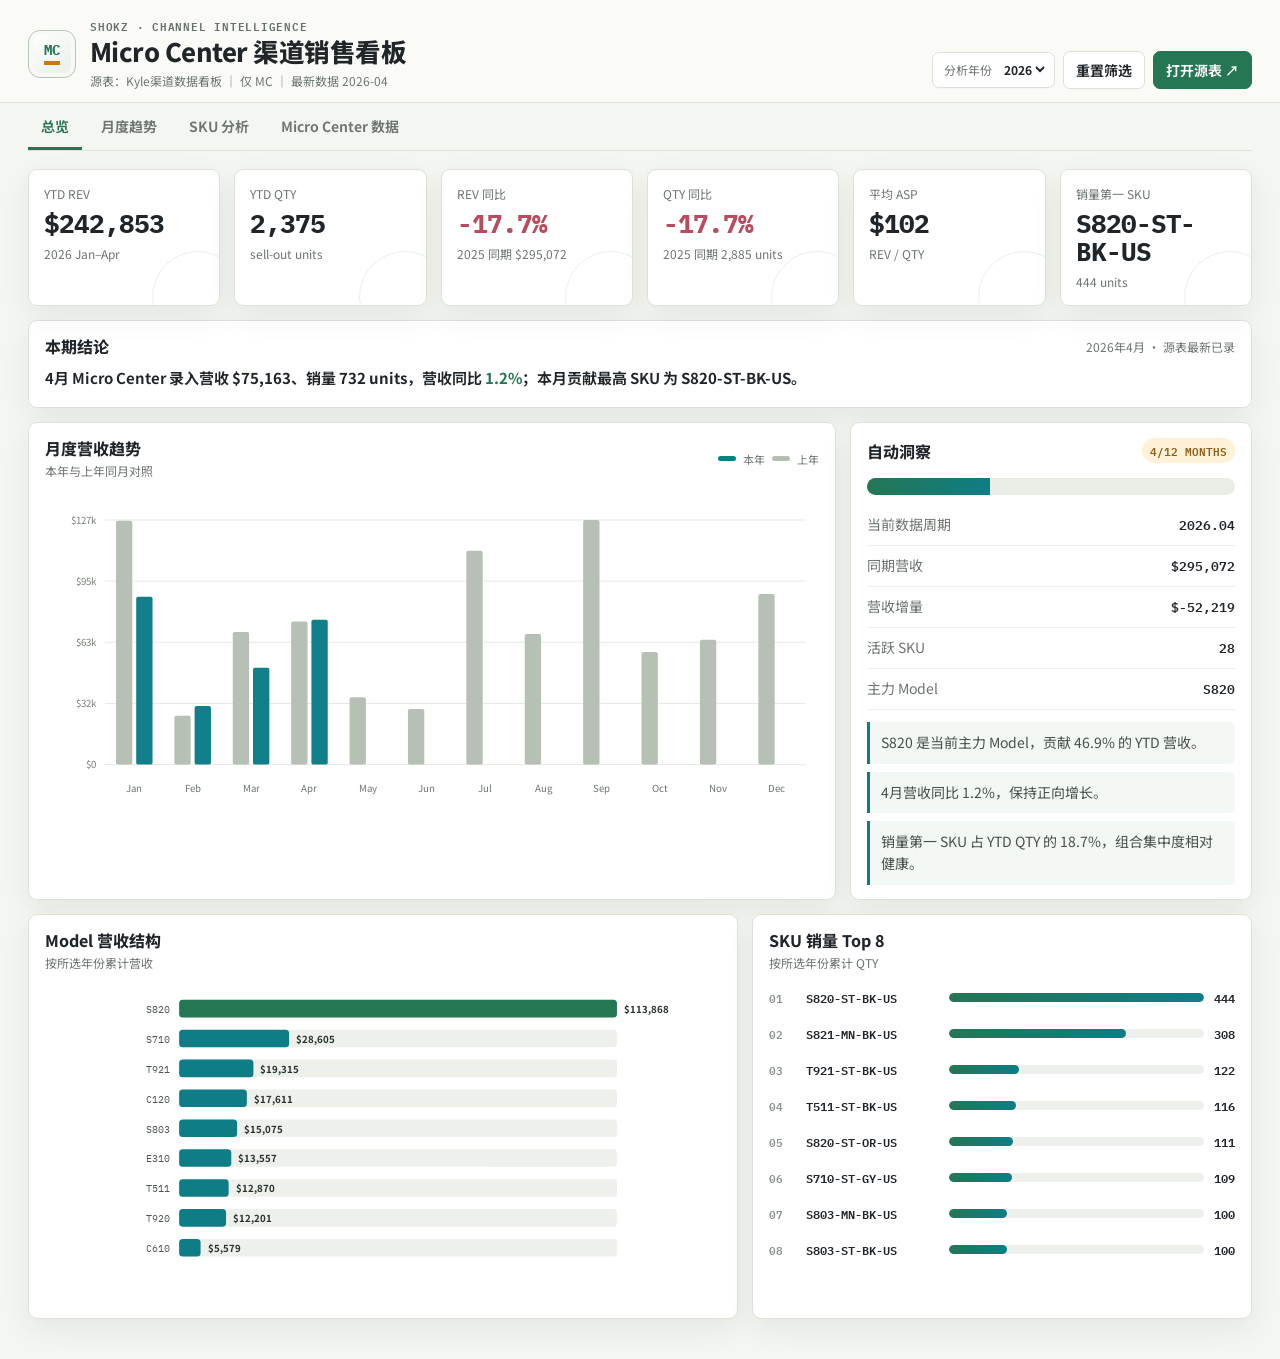
==== microcenter/index.html @ 4c3b42b7 "Add Micro Center channel dashboard" ====
<!doctype html>
<html lang="zh-CN">
  <head>
    <meta charset="utf-8" />
    <meta name="viewport" content="width=device-width, initial-scale=1" />
    <title>Micro Center 渠道销售看板</title>
    <meta name="description" content="Micro Center 渠道月度销售、SKU 与产品结构看板。" />
    <link rel="preconnect" href="https://fonts.googleapis.com" />
    <link rel="preconnect" href="https://fonts.gstatic.com" crossorigin />
    <link href="https://fonts.googleapis.com/css2?family=IBM+Plex+Mono:wght@500;600&family=Noto+Sans+SC:wght@400;500;600;700;800&display=swap" rel="stylesheet" />
    <link rel="stylesheet" href="./styles.css?v=20260821-1" />
  </head>
  <body>
    <header class="site-header">
      <div class="topbar">
        <div class="title-block">
          <div class="channel-mark" aria-hidden="true"><span>MC</span></div>
          <div>
            <p class="eyebrow">SHOKZ · CHANNEL INTELLIGENCE</p>
            <h1>Micro Center 渠道销售看板</h1>
            <p class="subtitle" id="sourceSummary">正在读取 Micro Center 数据…</p>
          </div>
        </div>
        <div class="controls">
          <label class="select-control">分析年份
            <select id="yearSelect" aria-label="分析年份"></select>
          </label>
          <button id="resetFilters" type="button">重置筛选</button>
          <a class="source-link" href="https://docs.google.com/spreadsheets/d/1EOU7HhL5MXJRx6fFAtRk_kKxCL78oFHpvCEOnhtqsZI/edit?gid=559434467#gid=559434467" target="_blank" rel="noopener noreferrer">打开源表 ↗</a>
        </div>
      </div>
    </header>

    <main>
      <nav class="tabs" aria-label="看板页面">
        <button class="tab active" data-view="overview" type="button">总览</button>
        <button class="tab" data-view="monthly" type="button">月度趋势</button>
        <button class="tab" data-view="sku" type="button">SKU 分析</button>
        <button class="tab" data-view="data" type="button">Micro Center 数据</button>
      </nav>

      <section class="view active" id="view-overview">
        <div class="kpi-grid" id="kpiGrid"></div>

        <article class="panel conclusion-panel">
          <div class="panel-head"><h2>本期结论</h2><span class="small-note" id="conclusionPeriod"></span></div>
          <p id="conclusionText"></p>
        </article>

        <div class="dashboard-grid">
          <article class="panel chart-panel">
            <div class="panel-head">
              <div><h2>月度营收趋势</h2><p>本年与上年同月对照</p></div>
              <span class="legend"><i class="current"></i>本年 <i class="prior"></i>上年</span>
            </div>
            <div class="chart" id="overviewMonthlyChart"></div>
          </article>
          <article class="panel insight-panel">
            <div class="panel-head"><h2>自动洞察</h2><span class="status-pill" id="coverageBadge"></span></div>
            <div class="progress-track"><span id="yearProgress"></span></div>
            <dl id="insightMetrics"></dl>
            <div class="insight-notes" id="insightNotes"></div>
          </article>
        </div>

        <div class="dashboard-grid lower-grid">
          <article class="panel chart-panel">
            <div class="panel-head"><div><h2>Model 营收结构</h2><p>按所选年份累计营收</p></div></div>
            <div class="chart" id="modelMixChart"></div>
          </article>
          <article class="panel ranking-panel">
            <div class="panel-head"><div><h2>SKU 销量 Top 8</h2><p>按所选年份累计 QTY</p></div></div>
            <div id="topSkuList"></div>
          </article>
        </div>
      </section>

      <section class="view" id="view-monthly">
        <div class="section-intro">
          <div><p class="eyebrow">MONTHLY PERFORMANCE</p><h2>月度销售表现</h2></div>
          <p>统一使用 sell-out QTY 与 REV 口径，未录月份不补零预测。</p>
        </div>
        <div class="two-chart-grid">
          <article class="panel chart-panel"><div class="panel-head"><h2>月度 REV</h2><span class="small-note">USD</span></div><div class="chart" id="monthlyRevenueChart"></div></article>
          <article class="panel chart-panel"><div class="panel-head"><h2>月度 QTY</h2><span class="small-note">Units</span></div><div class="chart" id="monthlyQtyChart"></div></article>
        </div>
        <article class="panel table-panel">
          <div class="panel-head"><h2>月度明细</h2><span class="small-note">同比按同月对照</span></div>
          <div class="table-wrap"><table><thead><tr><th>月份</th><th>QTY</th><th>QTY 同比</th><th>REV</th><th>REV 同比</th><th>ASP</th><th>活跃 SKU</th><th>销量第一 SKU</th></tr></thead><tbody id="monthlyTableBody"></tbody></table></div>
        </article>
      </section>

      <section class="view" id="view-sku">
        <div class="section-intro sku-intro">
          <div><p class="eyebrow">SKU PORTFOLIO</p><h2>SKU 与产品结构</h2></div>
          <label class="search-control"><span>筛选</span><input id="skuSearch" type="search" placeholder="搜索 SKU 或 Model" /></label>
        </div>
        <div class="dashboard-grid">
          <article class="panel chart-panel"><div class="panel-head"><div><h2>SKU 销量 Pareto</h2><p>柱：QTY · 线：累计占比</p></div></div><div class="chart tall" id="paretoChart"></div></article>
          <article class="panel chart-panel"><div class="panel-head"><div><h2>Model 表现</h2><p>REV 与 QTY 汇总</p></div></div><div class="chart tall" id="modelPerformanceChart"></div></article>
        </div>
        <article class="panel table-panel">
          <div class="panel-head"><h2>SKU 明细</h2><span class="small-note" id="skuCountLabel"></span></div>
          <div class="table-wrap"><table><thead><tr><th>SKU</th><th>Model</th><th>QTY</th><th>REV</th><th>ASP</th><th>营收占比</th><th>上年 QTY</th><th>QTY 同比</th></tr></thead><tbody id="skuTableBody"></tbody></table></div>
        </article>
      </section>

      <section class="view" id="view-data">
        <div class="section-intro">
          <div><p class="eyebrow">SOURCE DATA</p><h2>Micro Center 数据</h2></div>
          <p><span class="status-pill good">MC ONLY</span> 页面数据已按渠道字段严格筛选为 MC。</p>
        </div>
        <article class="panel data-audit">
          <div class="audit-card"><span>渠道筛选</span><strong>MC</strong><small>未混入其他渠道</small></div>
          <div class="audit-card"><span>数据行数</span><strong id="rowCount"></strong><small>SKU × 月份记录</small></div>
          <div class="audit-card"><span>覆盖周期</span><strong id="periodRange"></strong><small>源表已录周期</small></div>
          <div class="audit-card"><span>指标口径</span><strong>QTY / REV</strong><small>sell-out 销量与销售额</small></div>
        </article>
        <article class="panel table-panel">
          <div class="panel-head"><h2>原始明细</h2><span class="small-note">仅展示所选年份的 Micro Center 记录</span></div>
          <div class="table-wrap data-table-wrap"><table><thead><tr><th>Year</th><th>Month</th><th>Channel</th><th>SKU</th><th>Model</th><th>QTY</th><th>REV</th></tr></thead><tbody id="rawTableBody"></tbody></table></div>
        </article>
      </section>
    </main>

    <script src="./data.js?v=20260821-1"></script>
    <script src="./app.js?v=20260821-1"></script>
  </body>
</html>
---- microcenter/styles.css ----
:root {
  --bg: #f4f6f1;
  --panel: #fff;
  --ink: #20252a;
  --muted: #6d756f;
  --line: #dce2da;
  --green: #257653;
  --teal: #0e7d86;
  --amber: #c77a19;
  --rose: #b94b5d;
  --blue: #426ca6;
  --soft-green: #e6f1ea;
  --soft-amber: #fff1d7;
  --shadow: 0 10px 30px rgba(37, 47, 40, .075);
  font-family: "Noto Sans SC", "Microsoft YaHei", sans-serif;
}

* { box-sizing: border-box; }
html { scroll-behavior: smooth; }
body { margin: 0; color: var(--ink); background: var(--bg); font-size: 14px; }
button, input, select { font: inherit; }

.site-header { position: sticky; top: 0; z-index: 20; padding: 19px 28px 13px; border-bottom: 1px solid var(--line); background: rgba(250, 251, 247, .94); backdrop-filter: blur(16px); }
.topbar { max-width: 1500px; margin: 0 auto; display: flex; justify-content: space-between; align-items: end; gap: 24px; }
.title-block { display: flex; align-items: center; gap: 14px; min-width: 0; }
.channel-mark { width: 48px; height: 48px; flex: 0 0 48px; display: grid; place-items: center; border: 1px solid #b8c4b9; border-radius: 12px; background: linear-gradient(145deg, #fff, #e8eee8); box-shadow: inset 0 0 0 4px #f7f9f5; }
.channel-mark span { font: 700 14px/1 "IBM Plex Mono", monospace; color: var(--green); border-bottom: 4px solid var(--amber); padding-bottom: 4px; }
.eyebrow { margin: 0 0 4px; color: #66706a; font: 600 11px/1.2 "IBM Plex Mono", monospace; letter-spacing: .07em; text-transform: uppercase; }
h1 { margin: 0 0 5px; font-size: clamp(21px, 2vw, 27px); line-height: 1.2; font-weight: 800; letter-spacing: -.02em; }
.subtitle { margin: 0; color: var(--muted); font-size: 12px; }
.controls { display: flex; align-items: center; justify-content: flex-end; gap: 8px; flex-wrap: wrap; }
.controls button, .source-link, .select-control { min-height: 36px; border: 1px solid var(--line); border-radius: 7px; background: var(--panel); color: var(--ink); box-shadow: 0 1px 0 rgba(0,0,0,.02); }
.controls button, .source-link { padding: 8px 12px; font-weight: 650; cursor: pointer; text-decoration: none; }
.source-link { color: #fff; background: var(--green); border-color: var(--green); }
.select-control { display: inline-flex; align-items: center; gap: 8px; padding: 5px 6px 5px 11px; color: var(--muted); font-size: 12px; }
.select-control select { border: 0; outline: 0; color: var(--ink); background: transparent; font-weight: 700; }

main { max-width: 1500px; margin: 0 auto; padding: 0 28px 40px; }
.tabs { display: flex; gap: 6px; overflow-x: auto; border-bottom: 1px solid var(--line); margin-bottom: 18px; }
.tab { flex: 0 0 auto; border: 0; border-bottom: 3px solid transparent; padding: 13px 13px 11px; color: var(--muted); background: transparent; font-weight: 650; cursor: pointer; }
.tab.active { color: var(--green); border-bottom-color: var(--green); }
.view { display: none; }
.view.active { display: block; animation: reveal .32s ease both; }
@keyframes reveal { from { opacity: 0; transform: translateY(5px); } to { opacity: 1; transform: none; } }

.kpi-grid { display: grid; grid-template-columns: repeat(6, minmax(150px, 1fr)); gap: 14px; }
.panel { background: var(--panel); border: 1px solid var(--line); border-radius: 9px; box-shadow: var(--shadow); }
.kpi { min-height: 116px; padding: 15px; position: relative; overflow: hidden; }
.kpi::after { content: ""; position: absolute; right: -25px; bottom: -38px; width: 90px; height: 90px; border: 1px solid rgba(37,118,83,.11); border-radius: 50%; }
.kpi-label { color: var(--muted); font-size: 12px; margin-bottom: 8px; white-space: nowrap; }
.kpi-value { font: 700 clamp(21px, 2vw, 26px)/1.1 "IBM Plex Mono", monospace; letter-spacing: -.04em; margin-bottom: 8px; }
.kpi-sub { color: var(--muted); font-size: 12px; line-height: 1.35; }
.positive { color: var(--green); font-weight: 700; }
.negative { color: var(--rose); font-weight: 700; }

.panel-head { display: flex; justify-content: space-between; align-items: center; gap: 14px; padding: 15px 16px 9px; }
.panel-head h2, .section-intro h2 { margin: 0; font-size: 16px; line-height: 1.25; font-weight: 750; }
.panel-head p { margin: 4px 0 0; color: var(--muted); font-size: 12px; }
.small-note { color: var(--muted); font-size: 12px; }
.conclusion-panel { margin-top: 14px; }
.conclusion-panel p { margin: 0; padding: 1px 16px 16px; font-size: 15px; font-weight: 650; line-height: 1.65; }
.dashboard-grid { display: grid; grid-template-columns: minmax(0, 1.65fr) minmax(320px, .82fr); gap: 14px; margin-top: 14px; }
.lower-grid { grid-template-columns: minmax(0, 1.35fr) minmax(330px, .95fr); }
.chart { min-height: 332px; padding: 4px 12px 14px; }
.chart.tall { min-height: 440px; }
.chart svg { display: block; width: 100%; height: 320px; overflow: visible; }
.chart.tall svg { height: 425px; }
.legend { display: flex; align-items: center; gap: 7px; color: var(--muted); font-size: 11px; }
.legend i { width: 18px; height: 5px; border-radius: 6px; display: inline-block; }
.legend .current { background: var(--teal); }
.legend .prior { background: #b5beb2; }

.insight-panel { padding-bottom: 14px; }
.progress-track { height: 17px; margin: 6px 16px 10px; border-radius: 999px; overflow: hidden; background: #e8ede5; }
.progress-track span { display: block; height: 100%; width: 0; background: linear-gradient(90deg, var(--green), var(--teal)); transition: width .5s ease; }
.insight-panel dl { margin: 0 16px; }
.insight-panel dl div { display: flex; justify-content: space-between; gap: 12px; padding: 9px 0; border-bottom: 1px solid #edf0ea; }
.insight-panel dt { color: var(--muted); }
.insight-panel dd { margin: 0; font: 600 13px "IBM Plex Mono", monospace; }
.insight-notes { margin: 12px 16px 0; display: grid; gap: 8px; }
.insight-note { padding: 10px 11px; border-left: 3px solid var(--teal); border-radius: 0 6px 6px 0; background: #f4f8f5; color: #47514b; line-height: 1.55; }
.insight-note.warning { border-left-color: var(--rose); background: #fff6f7; }
.status-pill { display: inline-flex; align-items: center; min-height: 24px; padding: 3px 8px; border-radius: 999px; background: var(--soft-amber); color: #8e5c16; font: 600 11px "IBM Plex Mono", monospace; }
.status-pill.good { background: var(--soft-green); color: var(--green); }

.ranking-panel { padding-bottom: 14px; }
.rank-row { display: grid; grid-template-columns: 27px minmax(110px, 1.15fr) 2.2fr auto; gap: 10px; align-items: center; padding: 8px 16px; }
.rank-number { color: #8a928d; font: 600 11px "IBM Plex Mono", monospace; }
.rank-sku { min-width: 0; font: 600 12px "IBM Plex Mono", monospace; overflow: hidden; text-overflow: ellipsis; white-space: nowrap; }
.rank-track { height: 9px; border-radius: 99px; overflow: hidden; background: #edf0eb; }
.rank-track span { display: block; height: 100%; border-radius: inherit; background: linear-gradient(90deg, var(--green), var(--teal)); }
.rank-value { font: 600 12px "IBM Plex Mono", monospace; }

.section-intro { display: flex; justify-content: space-between; align-items: end; gap: 24px; margin: 1px 0 15px; }
.section-intro h2 { font-size: 20px; }
.section-intro > p { max-width: 620px; margin: 0; color: var(--muted); line-height: 1.55; text-align: right; }
.two-chart-grid { display: grid; grid-template-columns: 1fr 1fr; gap: 14px; }
.table-panel { margin-top: 14px; overflow: hidden; }
.table-wrap { overflow: auto; border-top: 1px solid #edf0ea; }
.data-table-wrap { max-height: 650px; }
table { width: 100%; border-collapse: collapse; min-width: 850px; }
th, td { padding: 10px 12px; border-bottom: 1px solid #e9ede7; text-align: right; white-space: nowrap; }
th { position: sticky; top: 0; z-index: 2; color: #5f6862; background: #f8faf6; font-size: 11px; text-transform: uppercase; letter-spacing: .03em; }
th:first-child, td:first-child, th:nth-child(2), td:nth-child(2) { text-align: left; }
tbody tr:hover { background: #f7faf6; }
td.mono { font-family: "IBM Plex Mono", monospace; font-size: 12px; }
.search-control { min-width: 290px; display: flex; align-items: center; gap: 9px; color: var(--muted); }
.search-control input { width: 100%; min-height: 38px; border: 1px solid var(--line); border-radius: 7px; padding: 8px 11px; outline: 0; background: #fff; }
.search-control input:focus { border-color: var(--green); box-shadow: 0 0 0 3px rgba(37,118,83,.1); }
.data-audit { display: grid; grid-template-columns: repeat(4, 1fr); gap: 1px; overflow: hidden; background: var(--line); }
.audit-card { padding: 18px; background: #fff; }
.audit-card span, .audit-card small { display: block; color: var(--muted); font-size: 12px; }
.audit-card strong { display: block; margin: 7px 0; font: 700 21px "IBM Plex Mono", monospace; }

.empty-chart { display: grid; place-items: center; height: 300px; color: var(--muted); }

@media (max-width: 1100px) {
  .kpi-grid { grid-template-columns: repeat(3, 1fr); }
  .dashboard-grid, .two-chart-grid { grid-template-columns: 1fr; }
  .data-audit { grid-template-columns: repeat(2, 1fr); }
}
@media (max-width: 700px) {
  .site-header { position: static; padding: 16px; }
  .topbar { align-items: stretch; flex-direction: column; }
  .controls { justify-content: flex-start; }
  main { padding: 0 14px 28px; }
  .kpi-grid { grid-template-columns: repeat(2, minmax(0, 1fr)); gap: 9px; }
  .kpi { min-height: 108px; padding: 13px; }
  .kpi-value { font-size: 19px; }
  .section-intro { align-items: stretch; flex-direction: column; }
  .section-intro > p { text-align: left; }
  .sku-intro .search-control { min-width: 0; width: 100%; }
  .data-audit { grid-template-columns: 1fr; }
  .rank-row { grid-template-columns: 24px minmax(100px, 1fr) auto; }
  .rank-track { display: none; }
}
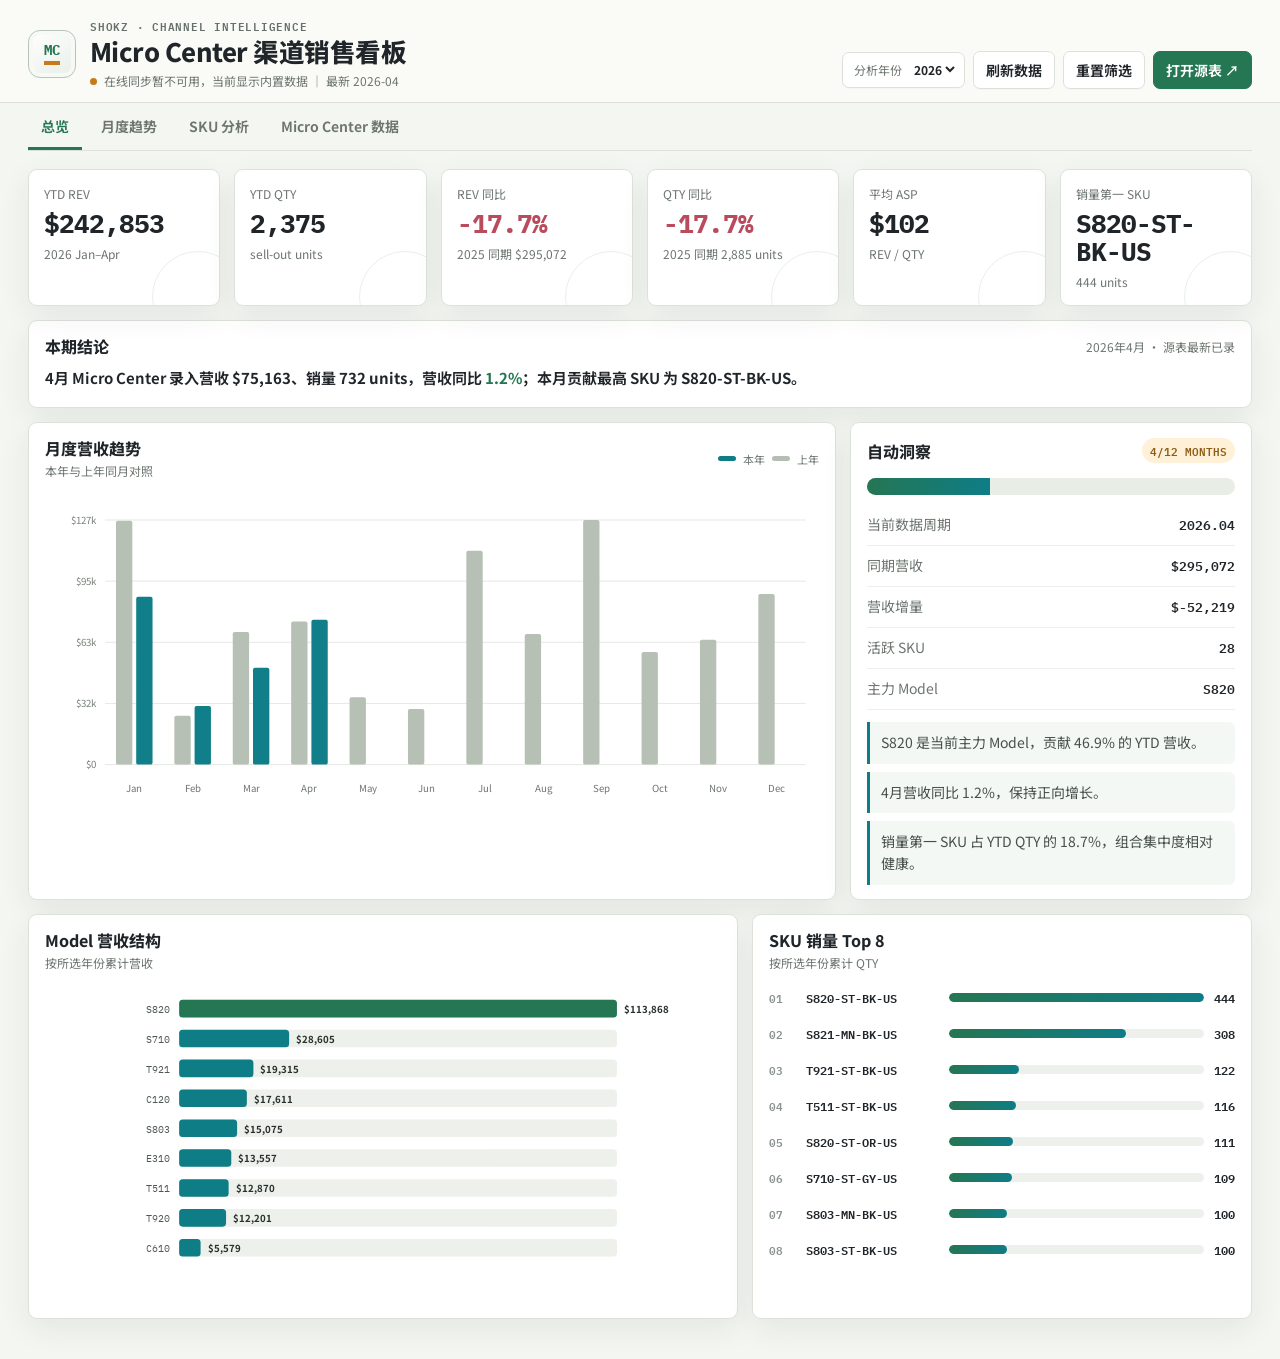
==== commit c109b2bd: "Auto-sync Micro Center dashboard from Google Sheets" ====
--- a/microcenter/index.html
+++ b/microcenter/index.html
@@ -8,7 +8,7 @@
     <link rel="preconnect" href="https://fonts.googleapis.com" />
     <link rel="preconnect" href="https://fonts.gstatic.com" crossorigin />
     <link href="https://fonts.googleapis.com/css2?family=IBM+Plex+Mono:wght@500;600&family=Noto+Sans+SC:wght@400;500;600;700;800&display=swap" rel="stylesheet" />
-    <link rel="stylesheet" href="./styles.css?v=20260821-1" />
+    <link rel="stylesheet" href="./styles.css?v=20260821-2" />
   </head>
   <body>
     <header class="site-header">
@@ -25,6 +25,7 @@
           <label class="select-control">分析年份
             <select id="yearSelect" aria-label="分析年份"></select>
           </label>
+          <button id="refreshData" type="button">刷新数据</button>
           <button id="resetFilters" type="button">重置筛选</button>
           <a class="source-link" href="https://docs.google.com/spreadsheets/d/1EOU7HhL5MXJRx6fFAtRk_kKxCL78oFHpvCEOnhtqsZI/edit?gid=559434467#gid=559434467" target="_blank" rel="noopener noreferrer">打开源表 ↗</a>
         </div>
@@ -124,6 +125,6 @@
     </main>
 
     <script src="./data.js?v=20260821-1"></script>
-    <script src="./app.js?v=20260821-1"></script>
+    <script src="./app.js?v=20260821-2"></script>
   </body>
 </html>
--- a/microcenter/styles.css
+++ b/microcenter/styles.css
@@ -28,6 +28,11 @@
 .eyebrow { margin: 0 0 4px; color: #66706a; font: 600 11px/1.2 "IBM Plex Mono", monospace; letter-spacing: .07em; text-transform: uppercase; }
 h1 { margin: 0 0 5px; font-size: clamp(21px, 2vw, 27px); line-height: 1.2; font-weight: 800; letter-spacing: -.02em; }
 .subtitle { margin: 0; color: var(--muted); font-size: 12px; }
+.subtitle.syncing::before, .subtitle.live::before, .subtitle.fallback::before { content: ""; display: inline-block; width: 7px; height: 7px; margin-right: 7px; border-radius: 50%; vertical-align: 1px; }
+.subtitle.syncing::before { border: 2px solid #b8c2ba; border-top-color: var(--green); animation: spin .8s linear infinite; }
+.subtitle.live::before { background: var(--green); box-shadow: 0 0 0 3px rgba(37,118,83,.12); }
+.subtitle.fallback::before { background: var(--amber); }
+@keyframes spin { to { transform: rotate(360deg); } }
 .controls { display: flex; align-items: center; justify-content: flex-end; gap: 8px; flex-wrap: wrap; }
 .controls button, .source-link, .select-control { min-height: 36px; border: 1px solid var(--line); border-radius: 7px; background: var(--panel); color: var(--ink); box-shadow: 0 1px 0 rgba(0,0,0,.02); }
 .controls button, .source-link { padding: 8px 12px; font-weight: 650; cursor: pointer; text-decoration: none; }
@@ -134,4 +139,3 @@
   .rank-row { grid-template-columns: 24px minmax(100px, 1fr) auto; }
   .rank-track { display: none; }
 }
-
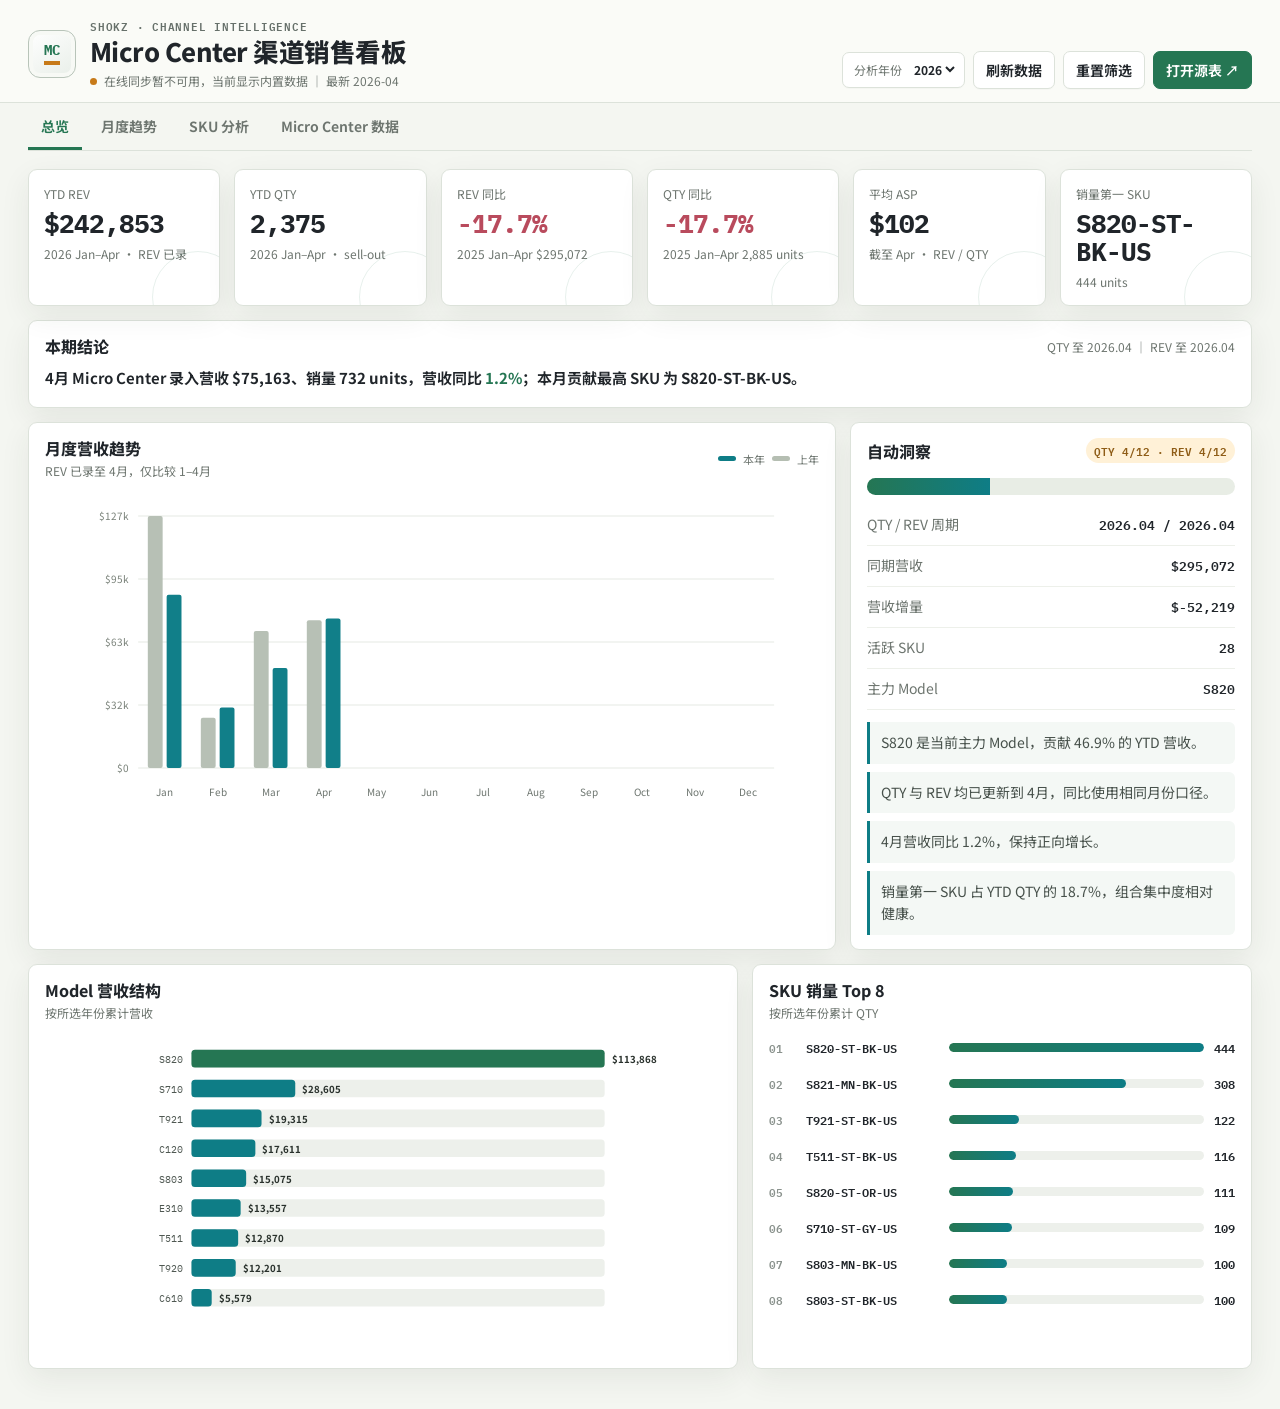
==== commit f71a34ca: "Fix Micro Center revenue period comparisons" ====
--- a/microcenter/index.html
+++ b/microcenter/index.html
@@ -8,9 +8,9 @@
     <link rel="preconnect" href="https://fonts.googleapis.com" />
     <link rel="preconnect" href="https://fonts.gstatic.com" crossorigin />
     <link href="https://fonts.googleapis.com/css2?family=IBM+Plex+Mono:wght@500;600&family=Noto+Sans+SC:wght@400;500;600;700;800&display=swap" rel="stylesheet" />
-    <link rel="stylesheet" href="./styles.css?v=20260821-2" />
+    <link rel="stylesheet" href="./styles.css?v=20260821-3" />
   </head>
-  <body>
+  <body class="initial-sync">
     <header class="site-header">
       <div class="topbar">
         <div class="title-block">
@@ -40,6 +40,11 @@
         <button class="tab" data-view="data" type="button">Micro Center 数据</button>
       </nav>
 
+      <section class="initial-loading" aria-live="polite">
+        <span class="loading-spinner" aria-hidden="true"></span>
+        <div><strong>正在读取 Google Sheet</strong><p>同步 Micro Center 最新 QTY 与 REV 数据…</p></div>
+      </section>
+
       <section class="view active" id="view-overview">
         <div class="kpi-grid" id="kpiGrid"></div>
 
@@ -51,7 +56,7 @@
         <div class="dashboard-grid">
           <article class="panel chart-panel">
             <div class="panel-head">
-              <div><h2>月度营收趋势</h2><p>本年与上年同月对照</p></div>
+              <div><h2>月度营收趋势</h2><p id="overviewRevenueNote">本年与上年同月对照</p></div>
               <span class="legend"><i class="current"></i>本年 <i class="prior"></i>上年</span>
             </div>
             <div class="chart" id="overviewMonthlyChart"></div>
@@ -82,7 +87,7 @@
           <p>统一使用 sell-out QTY 与 REV 口径，未录月份不补零预测。</p>
         </div>
         <div class="two-chart-grid">
-          <article class="panel chart-panel"><div class="panel-head"><h2>月度 REV</h2><span class="small-note">USD</span></div><div class="chart" id="monthlyRevenueChart"></div></article>
+          <article class="panel chart-panel"><div class="panel-head"><h2>月度 REV</h2><span class="small-note" id="monthlyRevenueNote">USD</span></div><div class="chart" id="monthlyRevenueChart"></div></article>
           <article class="panel chart-panel"><div class="panel-head"><h2>月度 QTY</h2><span class="small-note">Units</span></div><div class="chart" id="monthlyQtyChart"></div></article>
         </div>
         <article class="panel table-panel">
@@ -125,6 +130,6 @@
     </main>
 
     <script src="./data.js?v=20260821-1"></script>
-    <script src="./app.js?v=20260821-2"></script>
+    <script src="./app.js?v=20260821-3"></script>
   </body>
 </html>
--- a/microcenter/styles.css
+++ b/microcenter/styles.css
@@ -41,6 +41,12 @@
 .select-control select { border: 0; outline: 0; color: var(--ink); background: transparent; font-weight: 700; }
 
 main { max-width: 1500px; margin: 0 auto; padding: 0 28px 40px; }
+.initial-loading { display: none; min-height: 280px; align-items: center; justify-content: center; gap: 16px; color: var(--muted); }
+.initial-loading strong { display: block; margin-bottom: 5px; color: var(--ink); font-size: 16px; }
+.initial-loading p { margin: 0; }
+.loading-spinner { width: 34px; height: 34px; border: 3px solid #d7dfd7; border-top-color: var(--green); border-radius: 50%; animation: spin .8s linear infinite; }
+.initial-sync .initial-loading { display: flex; }
+.initial-sync .view { display: none !important; }
 .tabs { display: flex; gap: 6px; overflow-x: auto; border-bottom: 1px solid var(--line); margin-bottom: 18px; }
 .tab { flex: 0 0 auto; border: 0; border-bottom: 3px solid transparent; padding: 13px 13px 11px; color: var(--muted); background: transparent; font-weight: 650; cursor: pointer; }
 .tab.active { color: var(--green); border-bottom-color: var(--green); }
@@ -118,6 +124,7 @@
 .audit-card strong { display: block; margin: 7px 0; font: 700 21px "IBM Plex Mono", monospace; }
 
 .empty-chart { display: grid; place-items: center; height: 300px; color: var(--muted); }
+.pending-value { color: var(--amber); font-weight: 650; }
 
 @media (max-width: 1100px) {
   .kpi-grid { grid-template-columns: repeat(3, 1fr); }
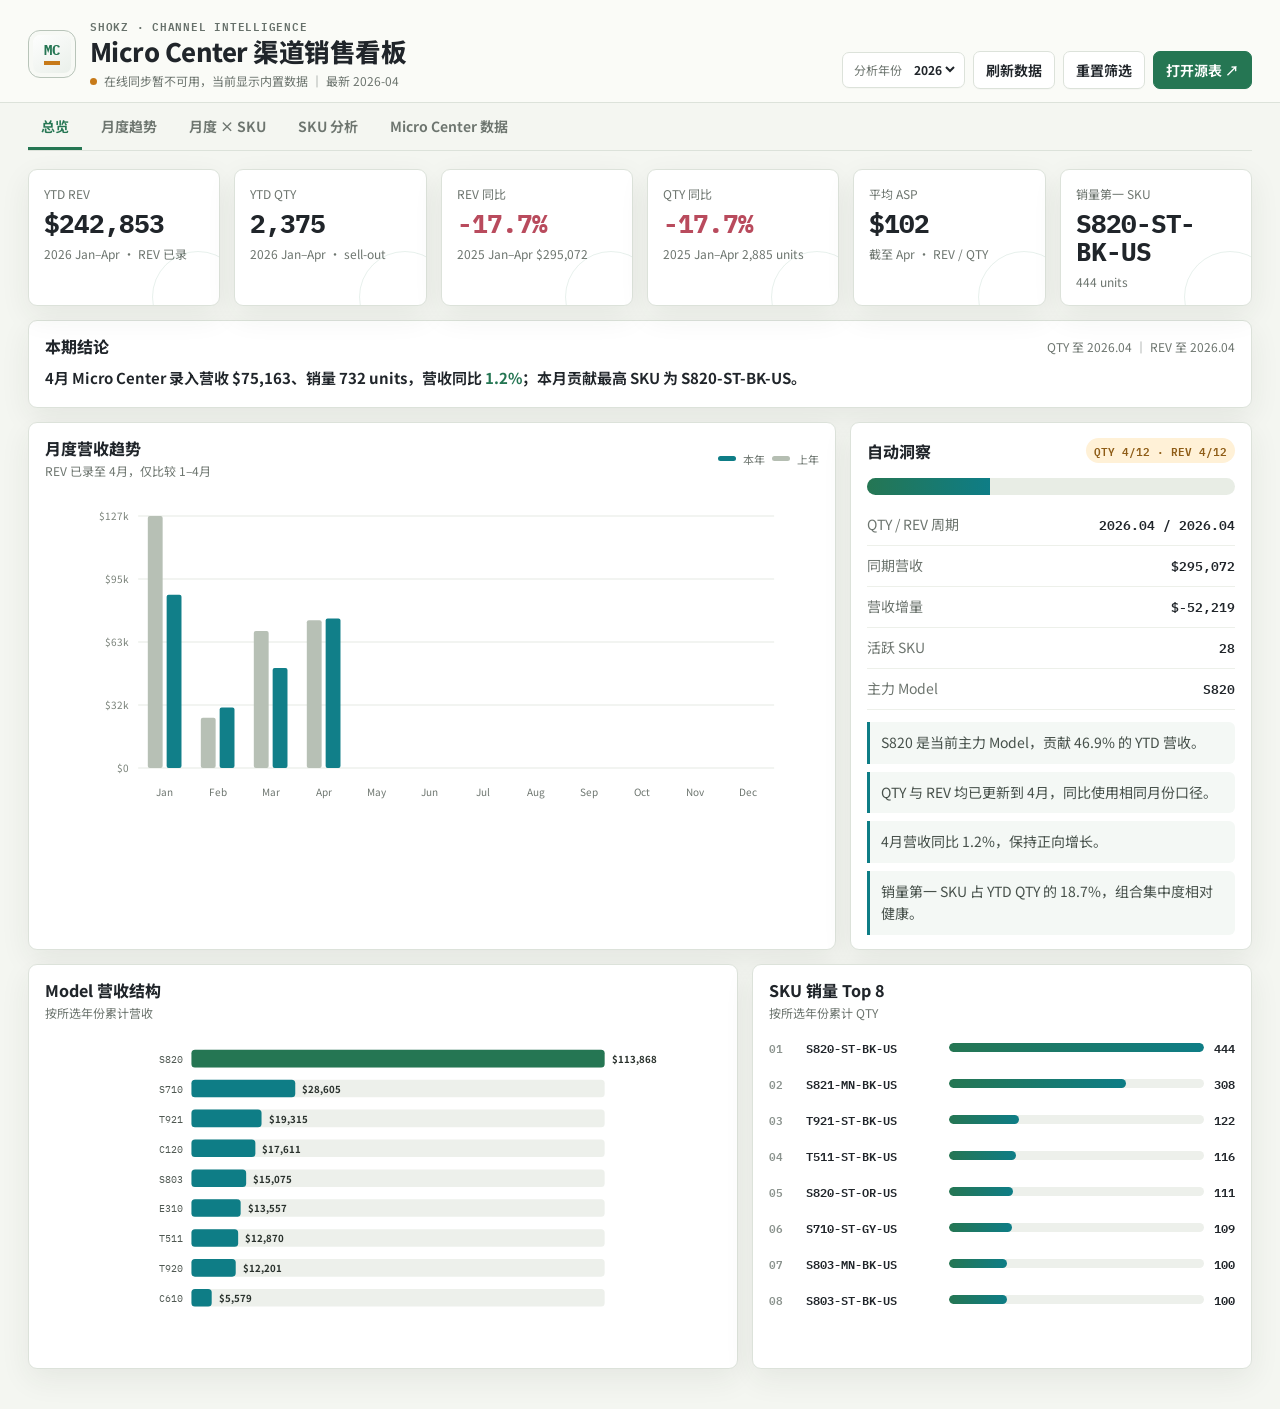
==== commit a304cd7c: "Add monthly SKU drilldown and matrix" ====
--- a/microcenter/index.html
+++ b/microcenter/index.html
@@ -8,7 +8,7 @@
     <link rel="preconnect" href="https://fonts.googleapis.com" />
     <link rel="preconnect" href="https://fonts.gstatic.com" crossorigin />
     <link href="https://fonts.googleapis.com/css2?family=IBM+Plex+Mono:wght@500;600&family=Noto+Sans+SC:wght@400;500;600;700;800&display=swap" rel="stylesheet" />
-    <link rel="stylesheet" href="./styles.css?v=20260821-3" />
+    <link rel="stylesheet" href="./styles.css?v=20260821-4" />
   </head>
   <body class="initial-sync">
     <header class="site-header">
@@ -36,6 +36,7 @@
       <nav class="tabs" aria-label="看板页面">
         <button class="tab active" data-view="overview" type="button">总览</button>
         <button class="tab" data-view="monthly" type="button">月度趋势</button>
+        <button class="tab" data-view="month-sku" type="button">月度 × SKU</button>
         <button class="tab" data-view="sku" type="button">SKU 分析</button>
         <button class="tab" data-view="data" type="button">Micro Center 数据</button>
       </nav>
@@ -96,6 +97,28 @@
         </article>
       </section>
 
+      <section class="view" id="view-month-sku">
+        <div class="section-intro month-sku-intro">
+          <div><p class="eyebrow">MONTH × SKU DETAIL</p><h2>每月每个 SKU 表现</h2></div>
+          <div class="detail-controls">
+            <label class="select-control">查看月份<select id="monthSkuSelect" aria-label="查看月份"></select></label>
+            <label class="search-control compact"><span>筛选</span><input id="monthSkuSearch" type="search" placeholder="搜索 SKU 或 Model" /></label>
+          </div>
+        </div>
+        <div class="month-kpi-grid" id="monthSkuKpis"></div>
+        <article class="panel table-panel">
+          <div class="panel-head"><div><h2 id="monthSkuTableTitle">SKU 月度明细</h2><p id="monthSkuTableNote"></p></div><span class="small-note" id="monthSkuCount"></span></div>
+          <div class="table-wrap month-detail-wrap"><table><thead><tr><th>排名</th><th>SKU</th><th>Model</th><th>QTY</th><th>QTY 占比</th><th>QTY 同比</th><th>REV</th><th>REV 同比</th><th>ASP</th></tr></thead><tbody id="monthSkuTableBody"></tbody></table></div>
+        </article>
+        <article class="panel matrix-panel">
+          <div class="panel-head">
+            <div><h2>SKU 12个月矩阵</h2><p>横向查看每个 SKU 的月度变化，颜色越深代表数值越高</p></div>
+            <div class="metric-toggle" role="group" aria-label="矩阵指标"><button class="active" data-matrix-metric="qty" type="button">QTY</button><button data-matrix-metric="revenue" type="button">REV</button></div>
+          </div>
+          <div class="table-wrap matrix-wrap"><table class="matrix-table"><thead id="monthSkuMatrixHead"></thead><tbody id="monthSkuMatrixBody"></tbody></table></div>
+        </article>
+      </section>
+
       <section class="view" id="view-sku">
         <div class="section-intro sku-intro">
           <div><p class="eyebrow">SKU PORTFOLIO</p><h2>SKU 与产品结构</h2></div>
@@ -130,6 +153,6 @@
     </main>
 
     <script src="./data.js?v=20260821-1"></script>
-    <script src="./app.js?v=20260821-3"></script>
+    <script src="./app.js?v=20260821-4"></script>
   </body>
 </html>
--- a/microcenter/styles.css
+++ b/microcenter/styles.css
@@ -105,6 +105,26 @@
 .section-intro { display: flex; justify-content: space-between; align-items: end; gap: 24px; margin: 1px 0 15px; }
 .section-intro h2 { font-size: 20px; }
 .section-intro > p { max-width: 620px; margin: 0; color: var(--muted); line-height: 1.55; text-align: right; }
+.detail-controls { display: flex; align-items: center; justify-content: flex-end; gap: 9px; flex-wrap: wrap; }
+.search-control.compact { min-width: 255px; }
+.month-kpi-grid { display: grid; grid-template-columns: repeat(5, minmax(150px, 1fr)); gap: 12px; }
+.month-kpi-grid .kpi { min-height: 104px; }
+.month-detail-wrap { max-height: 640px; }
+.matrix-panel { margin-top: 14px; overflow: hidden; }
+.metric-toggle { display: inline-flex; padding: 3px; border: 1px solid var(--line); border-radius: 7px; background: #f2f5f0; }
+.metric-toggle button { min-width: 54px; border: 0; border-radius: 5px; padding: 6px 10px; color: var(--muted); background: transparent; font-weight: 700; cursor: pointer; }
+.metric-toggle button.active { color: #fff; background: var(--green); box-shadow: 0 2px 8px rgba(37,118,83,.18); }
+.matrix-wrap { max-height: 720px; }
+.matrix-table { min-width: 1180px; }
+.matrix-table th:first-child, .matrix-table td:first-child { position: sticky; left: 0; z-index: 3; min-width: 175px; max-width: 175px; background: #fff; text-align: left; }
+.matrix-table th:nth-child(2), .matrix-table td:nth-child(2) { position: sticky; left: 175px; z-index: 3; min-width: 74px; background: #fff; text-align: left; box-shadow: 8px 0 12px rgba(35,45,38,.04); }
+.matrix-table thead th:first-child, .matrix-table thead th:nth-child(2) { z-index: 5; background: #f8faf6; }
+.matrix-table td { min-width: 66px; padding: 9px 8px; font: 600 11px "IBM Plex Mono", monospace; text-align: center; }
+.matrix-cell { background: rgba(14,125,134,var(--heat,0)); }
+.matrix-revenue .matrix-cell { background: rgba(199,122,25,var(--heat,0)); }
+.matrix-cell.zero { color: #a0a8a1; }
+.matrix-cell.pending { color: var(--amber); background: repeating-linear-gradient(135deg,#fff8ea,#fff8ea 5px,#fff 5px,#fff 10px); }
+.matrix-total td { position: sticky; bottom: 0; z-index: 2; background: #eff5ef !important; font-weight: 800; border-top: 2px solid #cdd8ce; }
 .two-chart-grid { display: grid; grid-template-columns: 1fr 1fr; gap: 14px; }
 .table-panel { margin-top: 14px; overflow: hidden; }
 .table-wrap { overflow: auto; border-top: 1px solid #edf0ea; }
@@ -142,6 +162,8 @@
   .section-intro { align-items: stretch; flex-direction: column; }
   .section-intro > p { text-align: left; }
   .sku-intro .search-control { min-width: 0; width: 100%; }
+  .detail-controls, .detail-controls .search-control { width: 100%; min-width: 0; }
+  .month-kpi-grid { grid-template-columns: repeat(2, minmax(0, 1fr)); }
   .data-audit { grid-template-columns: 1fr; }
   .rank-row { grid-template-columns: 24px minmax(100px, 1fr) auto; }
   .rank-track { display: none; }
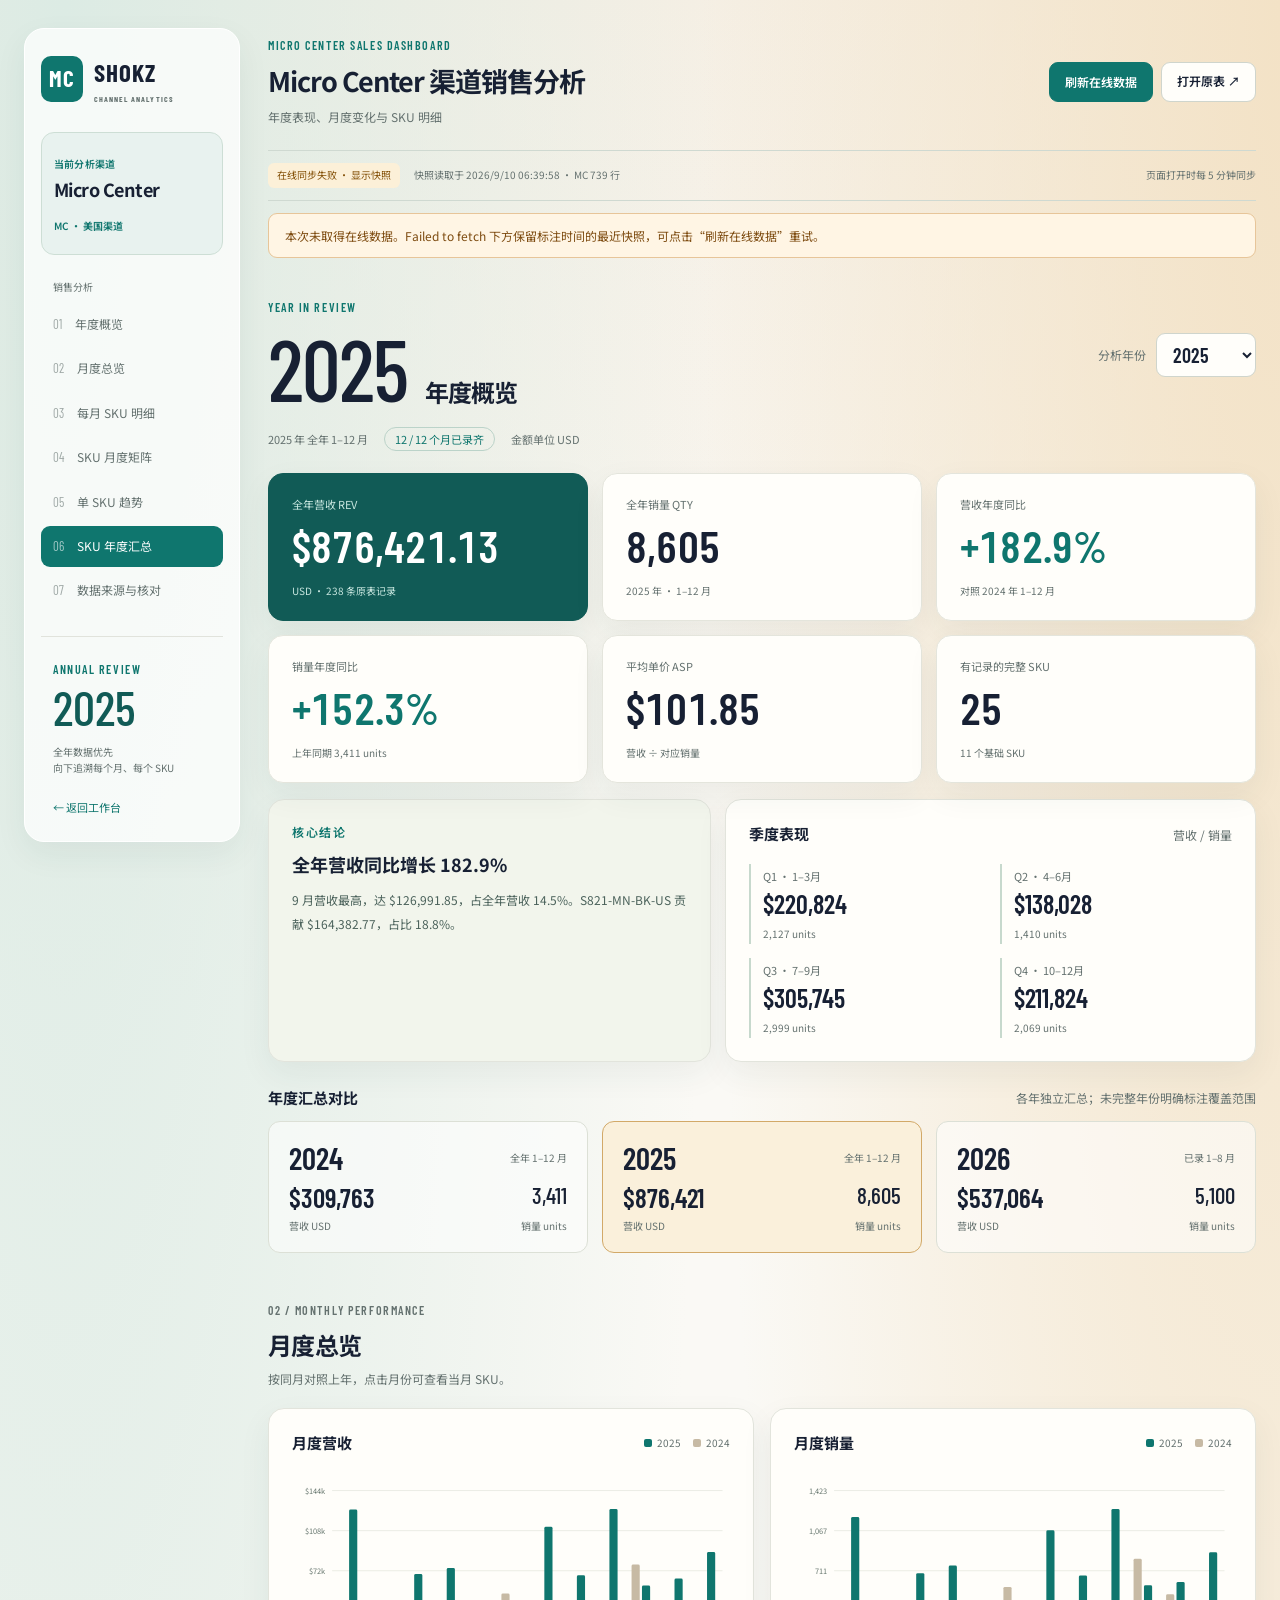
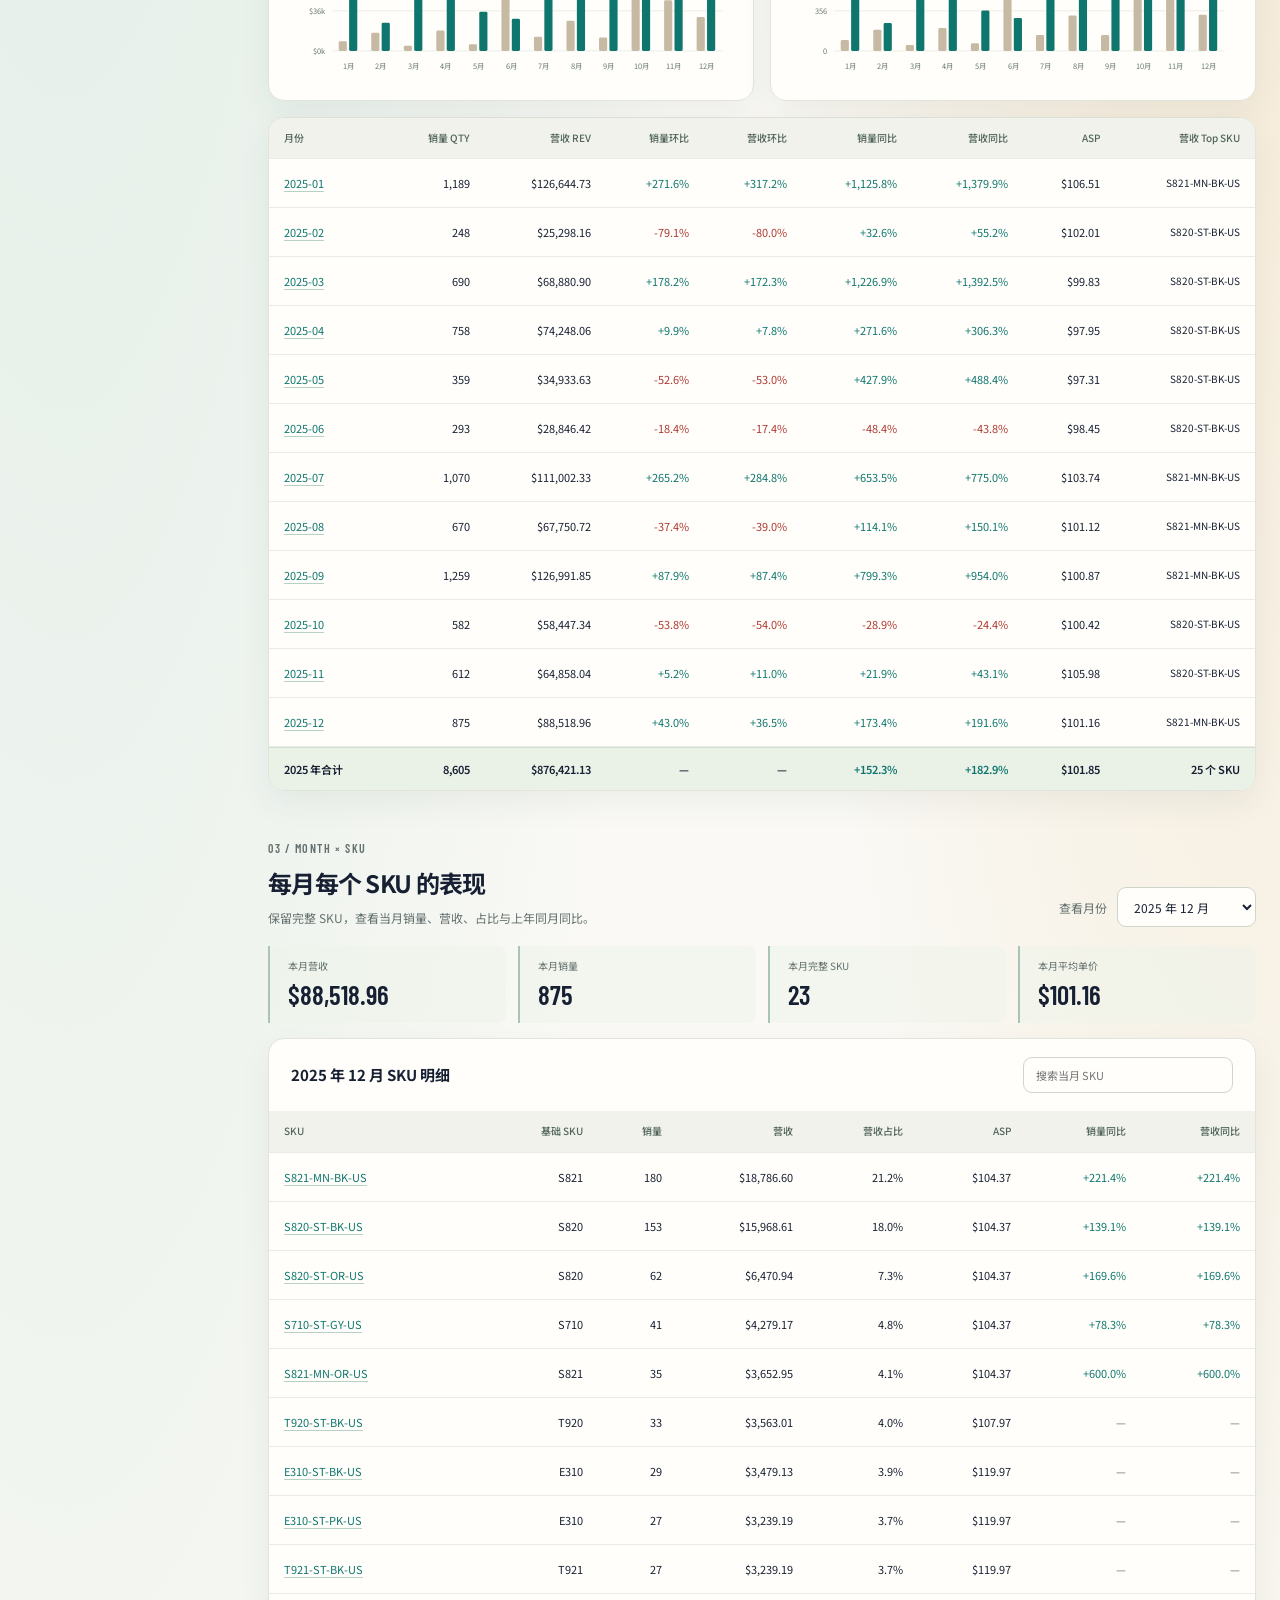
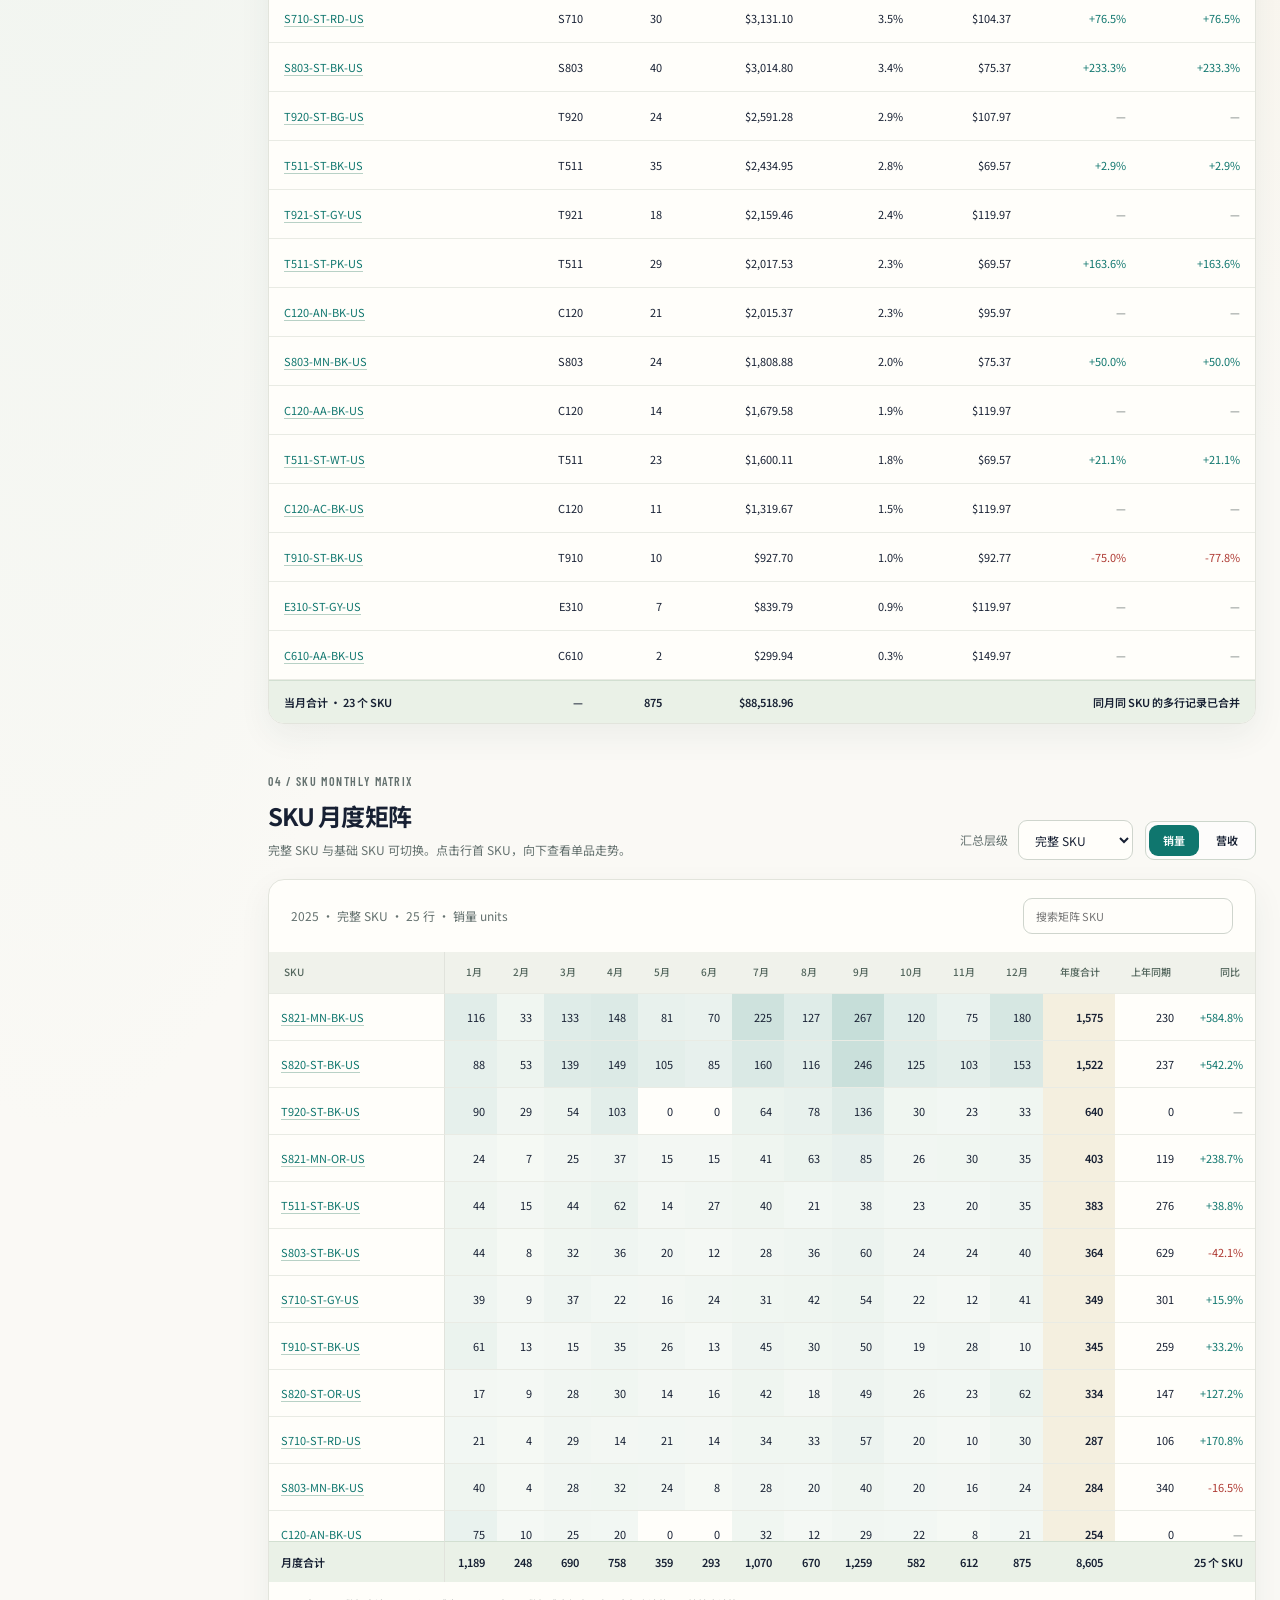
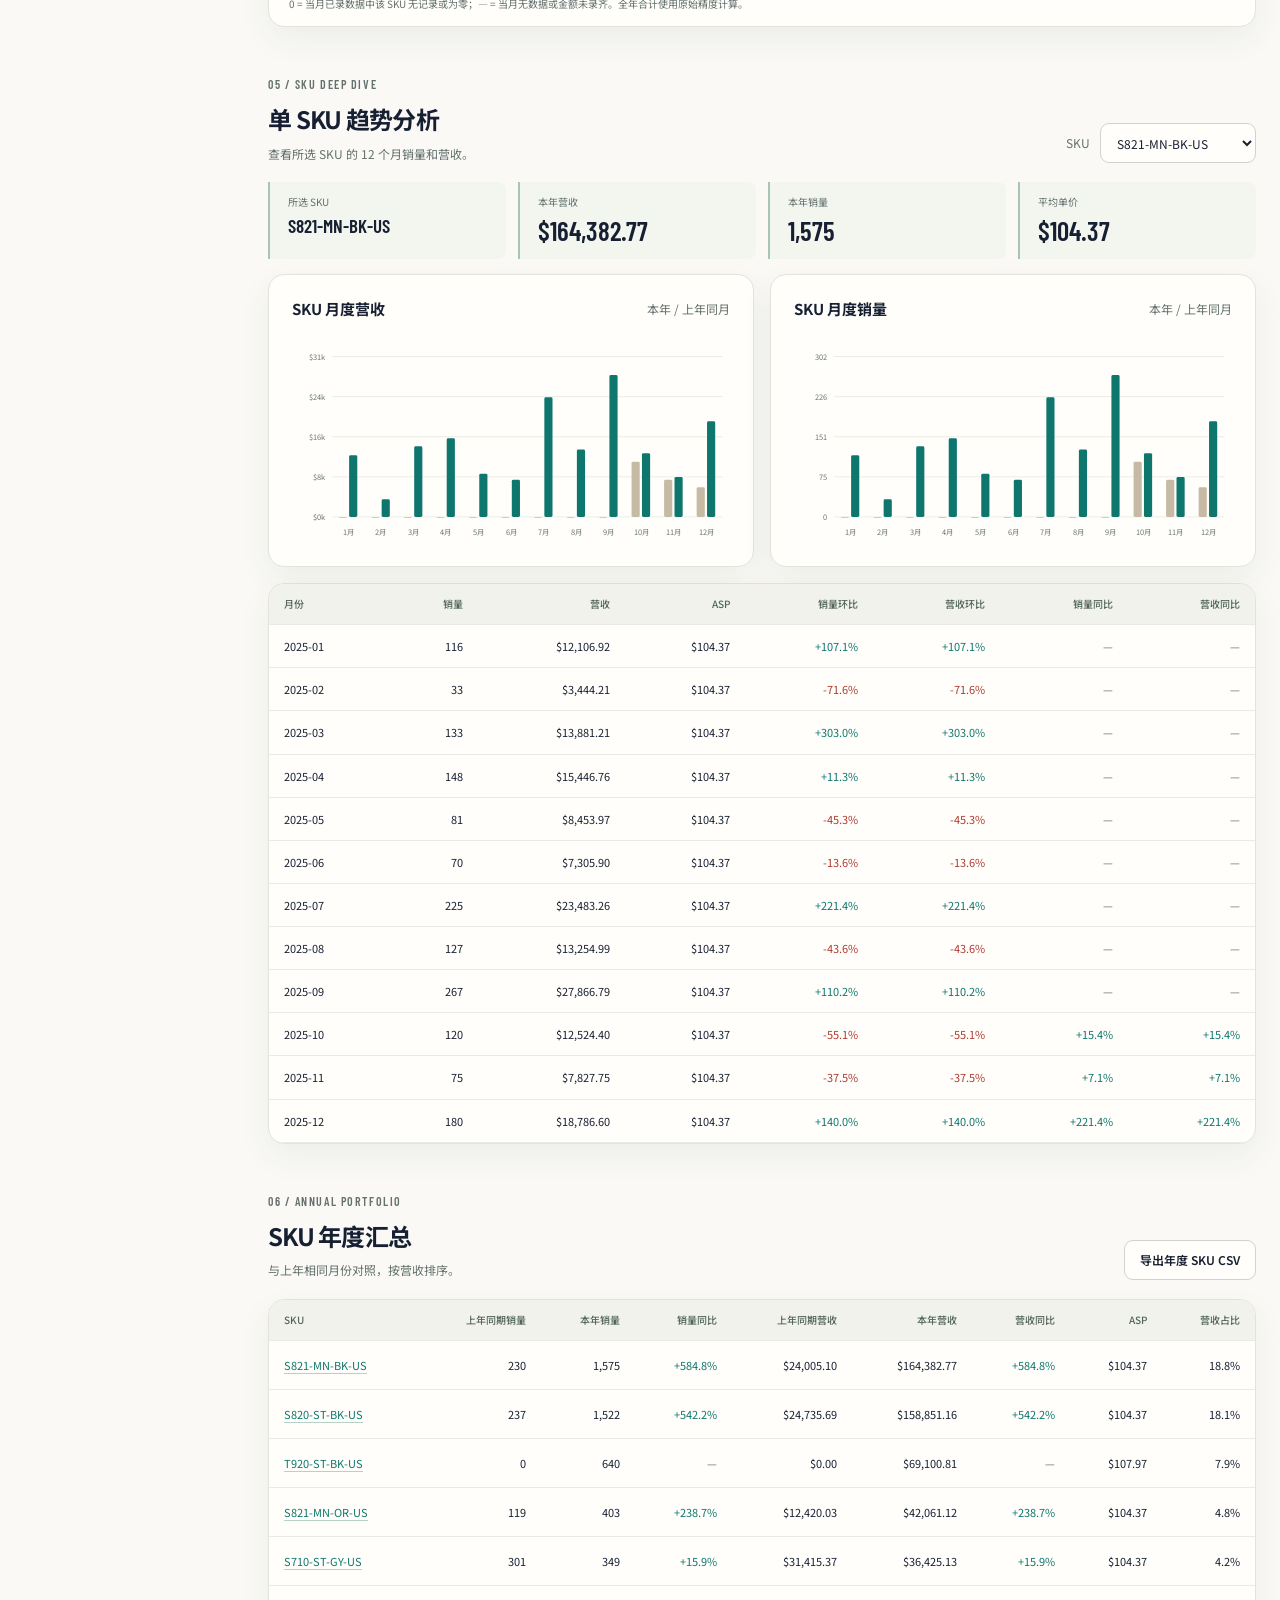
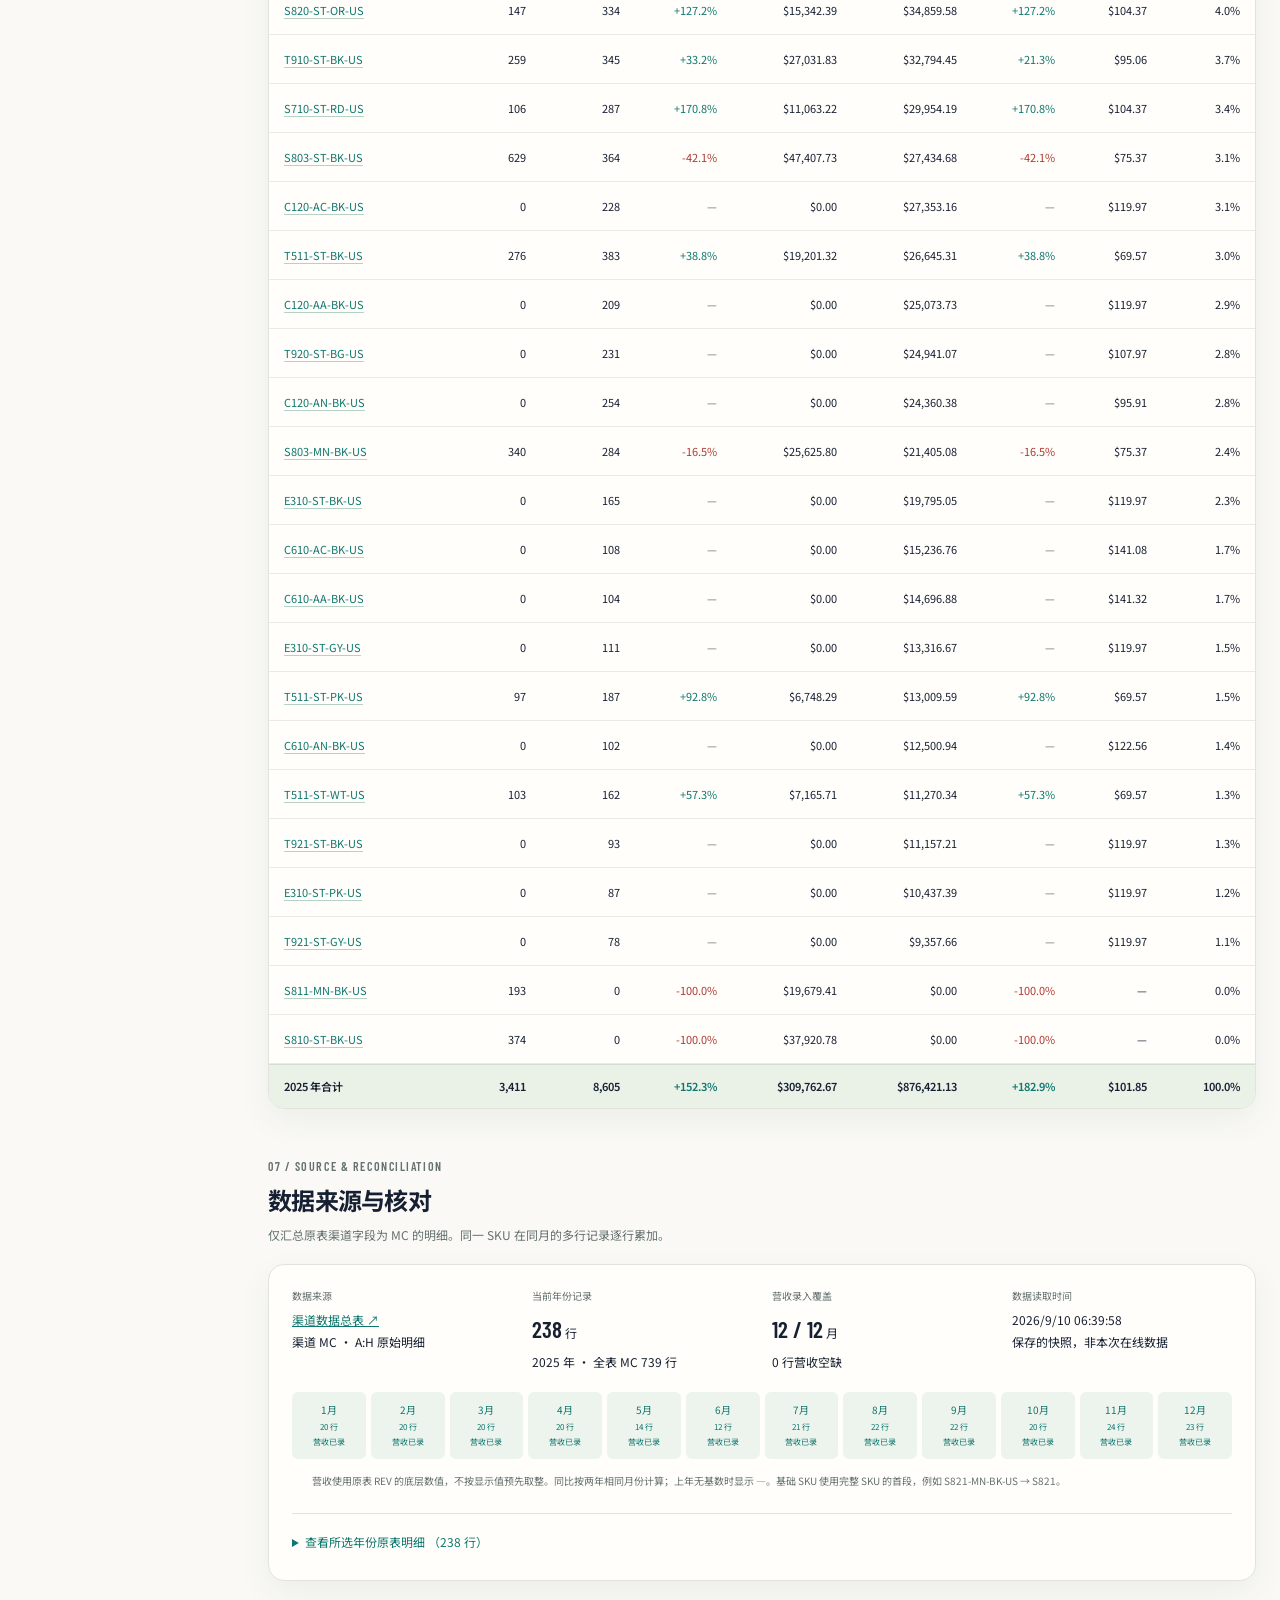
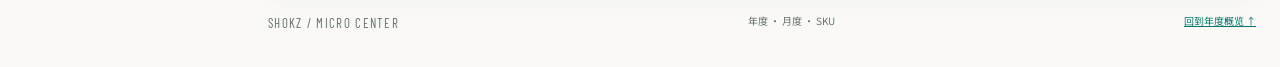
==== commit f61d3694: "Rebuild Micro Center annual dashboard around 2025 with raw workbook sync" ====
--- a/microcenter/index.html
+++ b/microcenter/index.html
@@ -1,158 +1,91 @@
 <!doctype html>
 <html lang="zh-CN">
-  <head>
-    <meta charset="utf-8" />
-    <meta name="viewport" content="width=device-width, initial-scale=1" />
-    <title>Micro Center 渠道销售看板</title>
-    <meta name="description" content="Micro Center 渠道月度销售、SKU 与产品结构看板。" />
-    <link rel="preconnect" href="https://fonts.googleapis.com" />
-    <link rel="preconnect" href="https://fonts.gstatic.com" crossorigin />
-    <link href="https://fonts.googleapis.com/css2?family=IBM+Plex+Mono:wght@500;600&family=Noto+Sans+SC:wght@400;500;600;700;800&display=swap" rel="stylesheet" />
-    <link rel="stylesheet" href="./styles.css?v=20260821-4" />
-  </head>
-  <body class="initial-sync">
-    <header class="site-header">
-      <div class="topbar">
-        <div class="title-block">
-          <div class="channel-mark" aria-hidden="true"><span>MC</span></div>
-          <div>
-            <p class="eyebrow">SHOKZ · CHANNEL INTELLIGENCE</p>
-            <h1>Micro Center 渠道销售看板</h1>
-            <p class="subtitle" id="sourceSummary">正在读取 Micro Center 数据…</p>
-          </div>
-        </div>
-        <div class="controls">
-          <label class="select-control">分析年份
-            <select id="yearSelect" aria-label="分析年份"></select>
-          </label>
-          <button id="refreshData" type="button">刷新数据</button>
-          <button id="resetFilters" type="button">重置筛选</button>
-          <a class="source-link" href="https://docs.google.com/spreadsheets/d/1EOU7HhL5MXJRx6fFAtRk_kKxCL78oFHpvCEOnhtqsZI/edit?gid=559434467#gid=559434467" target="_blank" rel="noopener noreferrer">打开源表 ↗</a>
-        </div>
-      </div>
-    </header>
+<head>
+  <meta charset="utf-8" />
+  <meta name="viewport" content="width=device-width,initial-scale=1" />
+  <title>Micro Center | 2025 年度销售看板</title>
+  <meta name="description" content="Micro Center 年度销售、月度趋势与逐 SKU 明细。默认呈现 2025 全年，自动同步 Google Sheet。" />
+  <link rel="preconnect" href="https://fonts.googleapis.com" />
+  <link rel="preconnect" href="https://fonts.gstatic.com" crossorigin />
+  <link href="https://fonts.googleapis.com/css2?family=Barlow+Condensed:wght@500;600;700&family=Noto+Sans+SC:wght@400;500;600;700&display=swap" rel="stylesheet" />
+  <link rel="stylesheet" href="./styles.css?v=20260910-1" />
+  <script defer src="./vendor/jszip.min.js"></script>
+  <script defer src="./data-core.js?v=20260910-1"></script>
+  <script defer src="./data-source.js?v=20260910-1"></script>
+  <script defer src="./data.js?v=20260910-1"></script>
+  <script defer src="./app.js?v=20260910-1"></script>
+</head>
+<body>
+  <a class="skip-link" href="#activeChannelSection">跳到年度概览</a>
+  <div class="layout-shell">
+    <aside class="page-nav">
+      <a class="brand" href="../"><span class="brand-mark">MC</span><span>SHOKZ<small>CHANNEL ANALYTICS</small></span></a>
+      <div class="channel-card"><span class="eyebrow">当前分析渠道</span><strong>Micro Center</strong><span class="channel-tag">MC · 美国渠道</span></div>
+      <nav aria-label="销售分析导航">
+        <p class="nav-label">销售分析</p>
+        <a class="nav-link active" href="#activeChannelSection"><span>01</span>年度概览</a>
+        <a class="nav-link" href="#monthlySection"><span>02</span>月度总览</a>
+        <a class="nav-link" href="#monthSkuSection"><span>03</span>每月 SKU 明细</a>
+        <a class="nav-link" href="#matrixSection"><span>04</span>SKU 月度矩阵</a>
+        <a class="nav-link" href="#skuTrendSection"><span>05</span>单 SKU 趋势</a>
+        <a class="nav-link" href="#skuSummarySection"><span>06</span>SKU 年度汇总</a>
+        <a class="nav-link" href="#sourceSection"><span>07</span>数据来源与核对</a>
+      </nav>
+      <div class="nav-footer"><span class="eyebrow">ANNUAL REVIEW</span><strong id="navYear">2025</strong><p>全年数据优先<br />向下追溯每个月、每个 SKU</p><a href="../">← 返回工作台</a></div>
+    </aside>
 
     <main>
-      <nav class="tabs" aria-label="看板页面">
-        <button class="tab active" data-view="overview" type="button">总览</button>
-        <button class="tab" data-view="monthly" type="button">月度趋势</button>
-        <button class="tab" data-view="month-sku" type="button">月度 × SKU</button>
-        <button class="tab" data-view="sku" type="button">SKU 分析</button>
-        <button class="tab" data-view="data" type="button">Micro Center 数据</button>
-      </nav>
+      <header class="page-header">
+        <div><p class="eyebrow">MICRO CENTER SALES DASHBOARD</p><h1>Micro Center 渠道销售分析</h1><p class="muted">年度表现、月度变化与 SKU 明细</p></div>
+        <div class="header-actions"><button type="button" id="refreshData" class="primary">刷新在线数据</button><a class="button" id="sourceLink" target="_blank" rel="noopener noreferrer">打开原表 ↗</a></div>
+      </header>
+      <div class="sync-strip" aria-live="polite"><span class="status loading" id="sourceStatus">正在同步原表</span><span id="sourceSummary">正在读取 Micro Center 数据…</span><span class="sync-frequency">页面打开时每 5 分钟同步</span></div>
+      <p id="syncError" class="error-note" role="status" hidden></p>
+      <noscript><p class="error-note">请启用 JavaScript 以读取销售看板。</p></noscript>
 
-      <section class="initial-loading" aria-live="polite">
-        <span class="loading-spinner" aria-hidden="true"></span>
-        <div><strong>正在读取 Google Sheet</strong><p>同步 Micro Center 最新 QTY 与 REV 数据…</p></div>
+      <section id="activeChannelSection" class="section">
+        <div class="annual-heading"><div><p class="eyebrow">YEAR IN REVIEW</p><h2><span id="annualYear">2025</span><span class="year-label">年度概览</span></h2></div><label class="year-control">分析年份<select id="yearSelect"><option value="2025">2025</option></select></label></div>
+        <div class="period-line"><span id="annualPeriod">2025 年 1–12 月</span><span id="coverageBadge" class="coverage">等待核对</span><span>金额单位 USD</span></div>
+        <div id="kpiGrid" class="kpi-grid"></div>
+        <div class="insight-grid"><article class="panel conclusion"><p class="eyebrow">核心结论</p><h3 id="conclusionTitle">正在汇总全年表现</h3><p id="conclusionText"></p></article><article class="panel quarter-panel"><div class="panel-head"><h3>季度表现</h3><span class="muted">营收 / 销量</span></div><div id="quarterGrid" class="quarter-grid"></div></article></div>
+        <div class="section-head compact"><h3>年度汇总对比</h3><p>各年独立汇总；未完整年份明确标注覆盖范围</p></div><div id="yearComparison" class="year-comparison"></div>
       </section>
 
-      <section class="view active" id="view-overview">
-        <div class="kpi-grid" id="kpiGrid"></div>
-
-        <article class="panel conclusion-panel">
-          <div class="panel-head"><h2>本期结论</h2><span class="small-note" id="conclusionPeriod"></span></div>
-          <p id="conclusionText"></p>
-        </article>
-
-        <div class="dashboard-grid">
-          <article class="panel chart-panel">
-            <div class="panel-head">
-              <div><h2>月度营收趋势</h2><p id="overviewRevenueNote">本年与上年同月对照</p></div>
-              <span class="legend"><i class="current"></i>本年 <i class="prior"></i>上年</span>
-            </div>
-            <div class="chart" id="overviewMonthlyChart"></div>
-          </article>
-          <article class="panel insight-panel">
-            <div class="panel-head"><h2>自动洞察</h2><span class="status-pill" id="coverageBadge"></span></div>
-            <div class="progress-track"><span id="yearProgress"></span></div>
-            <dl id="insightMetrics"></dl>
-            <div class="insight-notes" id="insightNotes"></div>
-          </article>
-        </div>
-
-        <div class="dashboard-grid lower-grid">
-          <article class="panel chart-panel">
-            <div class="panel-head"><div><h2>Model 营收结构</h2><p>按所选年份累计营收</p></div></div>
-            <div class="chart" id="modelMixChart"></div>
-          </article>
-          <article class="panel ranking-panel">
-            <div class="panel-head"><div><h2>SKU 销量 Top 8</h2><p>按所选年份累计 QTY</p></div></div>
-            <div id="topSkuList"></div>
-          </article>
-        </div>
+      <section id="monthlySection" class="section">
+        <div class="section-head"><div><p class="eyebrow">02 / MONTHLY PERFORMANCE</p><h2>月度总览</h2><p>按同月对照上年，点击月份可查看当月 SKU。</p></div></div>
+        <div class="two-charts"><article class="panel"><div class="panel-head"><h3>月度营收</h3><div class="legend"><span><i class="teal"></i><b class="selected-year">2025</b></span><span><i class="sand"></i><b class="prior-year">2024</b></span></div></div><div class="chart" id="revenueChart"></div></article><article class="panel"><div class="panel-head"><h3>月度销量</h3><div class="legend"><span><i class="teal"></i><b class="selected-year">2025</b></span><span><i class="sand"></i><b class="prior-year">2024</b></span></div></div><div class="chart" id="qtyChart"></div></article></div>
+        <article class="panel table-panel"><div class="table-wrap"><table id="monthlyTable"><caption class="sr-only">所选年份各月营收与销量</caption><thead><tr><th>月份</th><th>销量 QTY</th><th>营收 REV</th><th>销量环比</th><th>营收环比</th><th>销量同比</th><th>营收同比</th><th>ASP</th><th>营收 Top SKU</th></tr></thead><tbody id="monthlyBody"></tbody><tfoot id="monthlyFoot"></tfoot></table></div></article>
       </section>
 
-      <section class="view" id="view-monthly">
-        <div class="section-intro">
-          <div><p class="eyebrow">MONTHLY PERFORMANCE</p><h2>月度销售表现</h2></div>
-          <p>统一使用 sell-out QTY 与 REV 口径，未录月份不补零预测。</p>
-        </div>
-        <div class="two-chart-grid">
-          <article class="panel chart-panel"><div class="panel-head"><h2>月度 REV</h2><span class="small-note" id="monthlyRevenueNote">USD</span></div><div class="chart" id="monthlyRevenueChart"></div></article>
-          <article class="panel chart-panel"><div class="panel-head"><h2>月度 QTY</h2><span class="small-note">Units</span></div><div class="chart" id="monthlyQtyChart"></div></article>
-        </div>
-        <article class="panel table-panel">
-          <div class="panel-head"><h2>月度明细</h2><span class="small-note">同比按同月对照</span></div>
-          <div class="table-wrap"><table><thead><tr><th>月份</th><th>QTY</th><th>QTY 同比</th><th>REV</th><th>REV 同比</th><th>ASP</th><th>活跃 SKU</th><th>销量第一 SKU</th></tr></thead><tbody id="monthlyTableBody"></tbody></table></div>
-        </article>
+      <section id="monthSkuSection" class="section">
+        <div class="section-head"><div><p class="eyebrow">03 / MONTH × SKU</p><h2>每月每个 SKU 的表现</h2><p>保留完整 SKU，查看当月销量、营收、占比与上年同月同比。</p></div><label>查看月份<select id="monthSelect" aria-label="查看月份"></select></label></div>
+        <div id="monthMetrics" class="mini-metrics"></div>
+        <article class="panel table-panel"><div class="panel-head padded"><h3 id="monthDetailTitle">月度 SKU 明细</h3><label class="search"><span class="sr-only">搜索当月 SKU</span><input type="search" id="monthSearch" placeholder="搜索当月 SKU" /></label></div><div class="table-wrap"><table id="monthSkuTable"><caption class="sr-only">当月逐 SKU 明细</caption><thead><tr><th>SKU</th><th>基础 SKU</th><th>销量</th><th>营收</th><th>营收占比</th><th>ASP</th><th>销量同比</th><th>营收同比</th></tr></thead><tbody id="monthSkuBody"></tbody><tfoot id="monthSkuFoot"></tfoot></table></div></article>
       </section>
 
-      <section class="view" id="view-month-sku">
-        <div class="section-intro month-sku-intro">
-          <div><p class="eyebrow">MONTH × SKU DETAIL</p><h2>每月每个 SKU 表现</h2></div>
-          <div class="detail-controls">
-            <label class="select-control">查看月份<select id="monthSkuSelect" aria-label="查看月份"></select></label>
-            <label class="search-control compact"><span>筛选</span><input id="monthSkuSearch" type="search" placeholder="搜索 SKU 或 Model" /></label>
-          </div>
-        </div>
-        <div class="month-kpi-grid" id="monthSkuKpis"></div>
-        <article class="panel table-panel">
-          <div class="panel-head"><div><h2 id="monthSkuTableTitle">SKU 月度明细</h2><p id="monthSkuTableNote"></p></div><span class="small-note" id="monthSkuCount"></span></div>
-          <div class="table-wrap month-detail-wrap"><table><thead><tr><th>排名</th><th>SKU</th><th>Model</th><th>QTY</th><th>QTY 占比</th><th>QTY 同比</th><th>REV</th><th>REV 同比</th><th>ASP</th></tr></thead><tbody id="monthSkuTableBody"></tbody></table></div>
-        </article>
-        <article class="panel matrix-panel">
-          <div class="panel-head">
-            <div><h2>SKU 12个月矩阵</h2><p>横向查看每个 SKU 的月度变化，颜色越深代表数值越高</p></div>
-            <div class="metric-toggle" role="group" aria-label="矩阵指标"><button class="active" data-matrix-metric="qty" type="button">QTY</button><button data-matrix-metric="revenue" type="button">REV</button></div>
-          </div>
-          <div class="table-wrap matrix-wrap"><table class="matrix-table"><thead id="monthSkuMatrixHead"></thead><tbody id="monthSkuMatrixBody"></tbody></table></div>
-        </article>
+      <section id="matrixSection" class="section">
+        <div class="section-head"><div><p class="eyebrow">04 / SKU MONTHLY MATRIX</p><h2>SKU 月度矩阵</h2><p>完整 SKU 与基础 SKU 可切换。点击行首 SKU，向下查看单品走势。</p></div><div class="controls"><label>汇总层级<select id="levelSelect"><option value="sku">完整 SKU</option><option value="baseSku">基础 SKU</option></select></label><div class="metric-toggle" role="group" aria-label="矩阵指标"><button type="button" data-metric="qty" aria-pressed="true">销量</button><button type="button" data-metric="revenue" aria-pressed="false">营收</button></div></div></div>
+        <article class="panel table-panel"><div class="panel-head padded"><span class="muted" id="matrixNote"></span><label class="search"><span class="sr-only">搜索矩阵 SKU</span><input type="search" id="matrixSearch" placeholder="搜索矩阵 SKU" /></label></div><div class="table-wrap matrix-wrap"><table id="matrixTable"><caption class="sr-only">SKU 全年月度矩阵</caption><thead id="matrixHead"></thead><tbody id="matrixBody"></tbody><tfoot id="matrixFoot"></tfoot></table></div><p class="table-note">0 = 当月已录数据中该 SKU 无记录或为零；— = 当月无数据或金额未录齐。全年合计使用原始精度计算。</p></article>
       </section>
 
-      <section class="view" id="view-sku">
-        <div class="section-intro sku-intro">
-          <div><p class="eyebrow">SKU PORTFOLIO</p><h2>SKU 与产品结构</h2></div>
-          <label class="search-control"><span>筛选</span><input id="skuSearch" type="search" placeholder="搜索 SKU 或 Model" /></label>
-        </div>
-        <div class="dashboard-grid">
-          <article class="panel chart-panel"><div class="panel-head"><div><h2>SKU 销量 Pareto</h2><p>柱：QTY · 线：累计占比</p></div></div><div class="chart tall" id="paretoChart"></div></article>
-          <article class="panel chart-panel"><div class="panel-head"><div><h2>Model 表现</h2><p>REV 与 QTY 汇总</p></div></div><div class="chart tall" id="modelPerformanceChart"></div></article>
-        </div>
-        <article class="panel table-panel">
-          <div class="panel-head"><h2>SKU 明细</h2><span class="small-note" id="skuCountLabel"></span></div>
-          <div class="table-wrap"><table><thead><tr><th>SKU</th><th>Model</th><th>QTY</th><th>REV</th><th>ASP</th><th>营收占比</th><th>上年 QTY</th><th>QTY 同比</th></tr></thead><tbody id="skuTableBody"></tbody></table></div>
-        </article>
+      <section id="skuTrendSection" class="section">
+        <div class="section-head"><div><p class="eyebrow">05 / SKU DEEP DIVE</p><h2>单 SKU 趋势分析</h2><p>查看所选 SKU 的 12 个月销量和营收。</p></div><label>SKU<select id="skuSelect" aria-label="分析 SKU"></select></label></div>
+        <div id="skuMetrics" class="mini-metrics"></div>
+        <div class="two-charts"><article class="panel"><div class="panel-head"><h3>SKU 月度营收</h3><span class="muted">本年 / 上年同月</span></div><div class="chart" id="skuRevenueChart"></div></article><article class="panel"><div class="panel-head"><h3>SKU 月度销量</h3><span class="muted">本年 / 上年同月</span></div><div class="chart" id="skuQtyChart"></div></article></div>
+        <article class="panel table-panel"><div class="table-wrap"><table><caption class="sr-only">所选 SKU 月度变化</caption><thead><tr><th>月份</th><th>销量</th><th>营收</th><th>ASP</th><th>销量环比</th><th>营收环比</th><th>销量同比</th><th>营收同比</th></tr></thead><tbody id="skuTrendBody"></tbody></table></div></article>
       </section>
 
-      <section class="view" id="view-data">
-        <div class="section-intro">
-          <div><p class="eyebrow">SOURCE DATA</p><h2>Micro Center 数据</h2></div>
-          <p><span class="status-pill good">MC ONLY</span> 页面数据已按渠道字段严格筛选为 MC。</p>
-        </div>
-        <article class="panel data-audit">
-          <div class="audit-card"><span>渠道筛选</span><strong>MC</strong><small>未混入其他渠道</small></div>
-          <div class="audit-card"><span>数据行数</span><strong id="rowCount"></strong><small>SKU × 月份记录</small></div>
-          <div class="audit-card"><span>覆盖周期</span><strong id="periodRange"></strong><small>源表已录周期</small></div>
-          <div class="audit-card"><span>指标口径</span><strong>QTY / REV</strong><small>sell-out 销量与销售额</small></div>
-        </article>
-        <article class="panel table-panel">
-          <div class="panel-head"><h2>原始明细</h2><span class="small-note">仅展示所选年份的 Micro Center 记录</span></div>
-          <div class="table-wrap data-table-wrap"><table><thead><tr><th>Year</th><th>Month</th><th>Channel</th><th>SKU</th><th>Model</th><th>QTY</th><th>REV</th></tr></thead><tbody id="rawTableBody"></tbody></table></div>
-        </article>
+      <section id="skuSummarySection" class="section">
+        <div class="section-head"><div><p class="eyebrow">06 / ANNUAL PORTFOLIO</p><h2>SKU 年度汇总</h2><p>与上年相同月份对照，按营收排序。</p></div><button type="button" id="exportSummary">导出年度 SKU CSV</button></div>
+        <article class="panel table-panel"><div class="table-wrap"><table id="skuSummaryTable"><caption class="sr-only">SKU 年度汇总与同比</caption><thead><tr><th>SKU</th><th>上年同期销量</th><th>本年销量</th><th>销量同比</th><th>上年同期营收</th><th>本年营收</th><th>营收同比</th><th>ASP</th><th>营收占比</th></tr></thead><tbody id="skuSummaryBody"></tbody><tfoot id="skuSummaryFoot"></tfoot></table></div></article>
       </section>
+
+      <section id="sourceSection" class="section">
+        <div class="section-head"><div><p class="eyebrow">07 / SOURCE & RECONCILIATION</p><h2>数据来源与核对</h2><p>仅汇总原表渠道字段为 MC 的明细。同一 SKU 在同月的多行记录逐行累加。</p></div></div>
+        <article class="panel"><dl class="source-grid" id="auditGrid"></dl><div id="coverageGrid" class="coverage-grid"></div><p class="table-note">营收使用原表 REV 的底层数值，不按显示值预先取整。同比按两年相同月份计算；上年无基数时显示 —。基础 SKU 使用完整 SKU 的首段，例如 S821-MN-BK-US → S821。</p><details id="rawDetails"><summary>查看所选年份原表明细 <span id="rawCount"></span></summary><div class="table-wrap raw-wrap"><table><caption class="sr-only">原表 MC 逐行明细</caption><thead><tr><th>原表行号</th><th>年份</th><th>月份</th><th>渠道</th><th>SKU</th><th>原表 Model</th><th>QTY</th><th>REV</th></tr></thead><tbody id="rawBody"></tbody></table></div></details></article>
+      </section>
+      <footer><span>SHOKZ / MICRO CENTER</span><span>年度 · 月度 · SKU</span><a href="#activeChannelSection">回到年度概览 ↑</a></footer>
     </main>
-
-    <script src="./data.js?v=20260821-1"></script>
-    <script src="./app.js?v=20260821-4"></script>
-  </body>
+  </div>
+</body>
 </html>
--- a/microcenter/styles.css
+++ b/microcenter/styles.css
@@ -1,170 +1,7 @@
-:root {
-  --bg: #f4f6f1;
-  --panel: #fff;
-  --ink: #20252a;
-  --muted: #6d756f;
-  --line: #dce2da;
-  --green: #257653;
-  --teal: #0e7d86;
-  --amber: #c77a19;
-  --rose: #b94b5d;
-  --blue: #426ca6;
-  --soft-green: #e6f1ea;
-  --soft-amber: #fff1d7;
-  --shadow: 0 10px 30px rgba(37, 47, 40, .075);
-  font-family: "Noto Sans SC", "Microsoft YaHei", sans-serif;
-}
-
-* { box-sizing: border-box; }
-html { scroll-behavior: smooth; }
-body { margin: 0; color: var(--ink); background: var(--bg); font-size: 14px; }
-button, input, select { font: inherit; }
-
-.site-header { position: sticky; top: 0; z-index: 20; padding: 19px 28px 13px; border-bottom: 1px solid var(--line); background: rgba(250, 251, 247, .94); backdrop-filter: blur(16px); }
-.topbar { max-width: 1500px; margin: 0 auto; display: flex; justify-content: space-between; align-items: end; gap: 24px; }
-.title-block { display: flex; align-items: center; gap: 14px; min-width: 0; }
-.channel-mark { width: 48px; height: 48px; flex: 0 0 48px; display: grid; place-items: center; border: 1px solid #b8c4b9; border-radius: 12px; background: linear-gradient(145deg, #fff, #e8eee8); box-shadow: inset 0 0 0 4px #f7f9f5; }
-.channel-mark span { font: 700 14px/1 "IBM Plex Mono", monospace; color: var(--green); border-bottom: 4px solid var(--amber); padding-bottom: 4px; }
-.eyebrow { margin: 0 0 4px; color: #66706a; font: 600 11px/1.2 "IBM Plex Mono", monospace; letter-spacing: .07em; text-transform: uppercase; }
-h1 { margin: 0 0 5px; font-size: clamp(21px, 2vw, 27px); line-height: 1.2; font-weight: 800; letter-spacing: -.02em; }
-.subtitle { margin: 0; color: var(--muted); font-size: 12px; }
-.subtitle.syncing::before, .subtitle.live::before, .subtitle.fallback::before { content: ""; display: inline-block; width: 7px; height: 7px; margin-right: 7px; border-radius: 50%; vertical-align: 1px; }
-.subtitle.syncing::before { border: 2px solid #b8c2ba; border-top-color: var(--green); animation: spin .8s linear infinite; }
-.subtitle.live::before { background: var(--green); box-shadow: 0 0 0 3px rgba(37,118,83,.12); }
-.subtitle.fallback::before { background: var(--amber); }
-@keyframes spin { to { transform: rotate(360deg); } }
-.controls { display: flex; align-items: center; justify-content: flex-end; gap: 8px; flex-wrap: wrap; }
-.controls button, .source-link, .select-control { min-height: 36px; border: 1px solid var(--line); border-radius: 7px; background: var(--panel); color: var(--ink); box-shadow: 0 1px 0 rgba(0,0,0,.02); }
-.controls button, .source-link { padding: 8px 12px; font-weight: 650; cursor: pointer; text-decoration: none; }
-.source-link { color: #fff; background: var(--green); border-color: var(--green); }
-.select-control { display: inline-flex; align-items: center; gap: 8px; padding: 5px 6px 5px 11px; color: var(--muted); font-size: 12px; }
-.select-control select { border: 0; outline: 0; color: var(--ink); background: transparent; font-weight: 700; }
-
-main { max-width: 1500px; margin: 0 auto; padding: 0 28px 40px; }
-.initial-loading { display: none; min-height: 280px; align-items: center; justify-content: center; gap: 16px; color: var(--muted); }
-.initial-loading strong { display: block; margin-bottom: 5px; color: var(--ink); font-size: 16px; }
-.initial-loading p { margin: 0; }
-.loading-spinner { width: 34px; height: 34px; border: 3px solid #d7dfd7; border-top-color: var(--green); border-radius: 50%; animation: spin .8s linear infinite; }
-.initial-sync .initial-loading { display: flex; }
-.initial-sync .view { display: none !important; }
-.tabs { display: flex; gap: 6px; overflow-x: auto; border-bottom: 1px solid var(--line); margin-bottom: 18px; }
-.tab { flex: 0 0 auto; border: 0; border-bottom: 3px solid transparent; padding: 13px 13px 11px; color: var(--muted); background: transparent; font-weight: 650; cursor: pointer; }
-.tab.active { color: var(--green); border-bottom-color: var(--green); }
-.view { display: none; }
-.view.active { display: block; animation: reveal .32s ease both; }
-@keyframes reveal { from { opacity: 0; transform: translateY(5px); } to { opacity: 1; transform: none; } }
-
-.kpi-grid { display: grid; grid-template-columns: repeat(6, minmax(150px, 1fr)); gap: 14px; }
-.panel { background: var(--panel); border: 1px solid var(--line); border-radius: 9px; box-shadow: var(--shadow); }
-.kpi { min-height: 116px; padding: 15px; position: relative; overflow: hidden; }
-.kpi::after { content: ""; position: absolute; right: -25px; bottom: -38px; width: 90px; height: 90px; border: 1px solid rgba(37,118,83,.11); border-radius: 50%; }
-.kpi-label { color: var(--muted); font-size: 12px; margin-bottom: 8px; white-space: nowrap; }
-.kpi-value { font: 700 clamp(21px, 2vw, 26px)/1.1 "IBM Plex Mono", monospace; letter-spacing: -.04em; margin-bottom: 8px; }
-.kpi-sub { color: var(--muted); font-size: 12px; line-height: 1.35; }
-.positive { color: var(--green); font-weight: 700; }
-.negative { color: var(--rose); font-weight: 700; }
-
-.panel-head { display: flex; justify-content: space-between; align-items: center; gap: 14px; padding: 15px 16px 9px; }
-.panel-head h2, .section-intro h2 { margin: 0; font-size: 16px; line-height: 1.25; font-weight: 750; }
-.panel-head p { margin: 4px 0 0; color: var(--muted); font-size: 12px; }
-.small-note { color: var(--muted); font-size: 12px; }
-.conclusion-panel { margin-top: 14px; }
-.conclusion-panel p { margin: 0; padding: 1px 16px 16px; font-size: 15px; font-weight: 650; line-height: 1.65; }
-.dashboard-grid { display: grid; grid-template-columns: minmax(0, 1.65fr) minmax(320px, .82fr); gap: 14px; margin-top: 14px; }
-.lower-grid { grid-template-columns: minmax(0, 1.35fr) minmax(330px, .95fr); }
-.chart { min-height: 332px; padding: 4px 12px 14px; }
-.chart.tall { min-height: 440px; }
-.chart svg { display: block; width: 100%; height: 320px; overflow: visible; }
-.chart.tall svg { height: 425px; }
-.legend { display: flex; align-items: center; gap: 7px; color: var(--muted); font-size: 11px; }
-.legend i { width: 18px; height: 5px; border-radius: 6px; display: inline-block; }
-.legend .current { background: var(--teal); }
-.legend .prior { background: #b5beb2; }
-
-.insight-panel { padding-bottom: 14px; }
-.progress-track { height: 17px; margin: 6px 16px 10px; border-radius: 999px; overflow: hidden; background: #e8ede5; }
-.progress-track span { display: block; height: 100%; width: 0; background: linear-gradient(90deg, var(--green), var(--teal)); transition: width .5s ease; }
-.insight-panel dl { margin: 0 16px; }
-.insight-panel dl div { display: flex; justify-content: space-between; gap: 12px; padding: 9px 0; border-bottom: 1px solid #edf0ea; }
-.insight-panel dt { color: var(--muted); }
-.insight-panel dd { margin: 0; font: 600 13px "IBM Plex Mono", monospace; }
-.insight-notes { margin: 12px 16px 0; display: grid; gap: 8px; }
-.insight-note { padding: 10px 11px; border-left: 3px solid var(--teal); border-radius: 0 6px 6px 0; background: #f4f8f5; color: #47514b; line-height: 1.55; }
-.insight-note.warning { border-left-color: var(--rose); background: #fff6f7; }
-.status-pill { display: inline-flex; align-items: center; min-height: 24px; padding: 3px 8px; border-radius: 999px; background: var(--soft-amber); color: #8e5c16; font: 600 11px "IBM Plex Mono", monospace; }
-.status-pill.good { background: var(--soft-green); color: var(--green); }
-
-.ranking-panel { padding-bottom: 14px; }
-.rank-row { display: grid; grid-template-columns: 27px minmax(110px, 1.15fr) 2.2fr auto; gap: 10px; align-items: center; padding: 8px 16px; }
-.rank-number { color: #8a928d; font: 600 11px "IBM Plex Mono", monospace; }
-.rank-sku { min-width: 0; font: 600 12px "IBM Plex Mono", monospace; overflow: hidden; text-overflow: ellipsis; white-space: nowrap; }
-.rank-track { height: 9px; border-radius: 99px; overflow: hidden; background: #edf0eb; }
-.rank-track span { display: block; height: 100%; border-radius: inherit; background: linear-gradient(90deg, var(--green), var(--teal)); }
-.rank-value { font: 600 12px "IBM Plex Mono", monospace; }
-
-.section-intro { display: flex; justify-content: space-between; align-items: end; gap: 24px; margin: 1px 0 15px; }
-.section-intro h2 { font-size: 20px; }
-.section-intro > p { max-width: 620px; margin: 0; color: var(--muted); line-height: 1.55; text-align: right; }
-.detail-controls { display: flex; align-items: center; justify-content: flex-end; gap: 9px; flex-wrap: wrap; }
-.search-control.compact { min-width: 255px; }
-.month-kpi-grid { display: grid; grid-template-columns: repeat(5, minmax(150px, 1fr)); gap: 12px; }
-.month-kpi-grid .kpi { min-height: 104px; }
-.month-detail-wrap { max-height: 640px; }
-.matrix-panel { margin-top: 14px; overflow: hidden; }
-.metric-toggle { display: inline-flex; padding: 3px; border: 1px solid var(--line); border-radius: 7px; background: #f2f5f0; }
-.metric-toggle button { min-width: 54px; border: 0; border-radius: 5px; padding: 6px 10px; color: var(--muted); background: transparent; font-weight: 700; cursor: pointer; }
-.metric-toggle button.active { color: #fff; background: var(--green); box-shadow: 0 2px 8px rgba(37,118,83,.18); }
-.matrix-wrap { max-height: 720px; }
-.matrix-table { min-width: 1180px; }
-.matrix-table th:first-child, .matrix-table td:first-child { position: sticky; left: 0; z-index: 3; min-width: 175px; max-width: 175px; background: #fff; text-align: left; }
-.matrix-table th:nth-child(2), .matrix-table td:nth-child(2) { position: sticky; left: 175px; z-index: 3; min-width: 74px; background: #fff; text-align: left; box-shadow: 8px 0 12px rgba(35,45,38,.04); }
-.matrix-table thead th:first-child, .matrix-table thead th:nth-child(2) { z-index: 5; background: #f8faf6; }
-.matrix-table td { min-width: 66px; padding: 9px 8px; font: 600 11px "IBM Plex Mono", monospace; text-align: center; }
-.matrix-cell { background: rgba(14,125,134,var(--heat,0)); }
-.matrix-revenue .matrix-cell { background: rgba(199,122,25,var(--heat,0)); }
-.matrix-cell.zero { color: #a0a8a1; }
-.matrix-cell.pending { color: var(--amber); background: repeating-linear-gradient(135deg,#fff8ea,#fff8ea 5px,#fff 5px,#fff 10px); }
-.matrix-total td { position: sticky; bottom: 0; z-index: 2; background: #eff5ef !important; font-weight: 800; border-top: 2px solid #cdd8ce; }
-.two-chart-grid { display: grid; grid-template-columns: 1fr 1fr; gap: 14px; }
-.table-panel { margin-top: 14px; overflow: hidden; }
-.table-wrap { overflow: auto; border-top: 1px solid #edf0ea; }
-.data-table-wrap { max-height: 650px; }
-table { width: 100%; border-collapse: collapse; min-width: 850px; }
-th, td { padding: 10px 12px; border-bottom: 1px solid #e9ede7; text-align: right; white-space: nowrap; }
-th { position: sticky; top: 0; z-index: 2; color: #5f6862; background: #f8faf6; font-size: 11px; text-transform: uppercase; letter-spacing: .03em; }
-th:first-child, td:first-child, th:nth-child(2), td:nth-child(2) { text-align: left; }
-tbody tr:hover { background: #f7faf6; }
-td.mono { font-family: "IBM Plex Mono", monospace; font-size: 12px; }
-.search-control { min-width: 290px; display: flex; align-items: center; gap: 9px; color: var(--muted); }
-.search-control input { width: 100%; min-height: 38px; border: 1px solid var(--line); border-radius: 7px; padding: 8px 11px; outline: 0; background: #fff; }
-.search-control input:focus { border-color: var(--green); box-shadow: 0 0 0 3px rgba(37,118,83,.1); }
-.data-audit { display: grid; grid-template-columns: repeat(4, 1fr); gap: 1px; overflow: hidden; background: var(--line); }
-.audit-card { padding: 18px; background: #fff; }
-.audit-card span, .audit-card small { display: block; color: var(--muted); font-size: 12px; }
-.audit-card strong { display: block; margin: 7px 0; font: 700 21px "IBM Plex Mono", monospace; }
-
-.empty-chart { display: grid; place-items: center; height: 300px; color: var(--muted); }
-.pending-value { color: var(--amber); font-weight: 650; }
-
-@media (max-width: 1100px) {
-  .kpi-grid { grid-template-columns: repeat(3, 1fr); }
-  .dashboard-grid, .two-chart-grid { grid-template-columns: 1fr; }
-  .data-audit { grid-template-columns: repeat(2, 1fr); }
-}
-@media (max-width: 700px) {
-  .site-header { position: static; padding: 16px; }
-  .topbar { align-items: stretch; flex-direction: column; }
-  .controls { justify-content: flex-start; }
-  main { padding: 0 14px 28px; }
-  .kpi-grid { grid-template-columns: repeat(2, minmax(0, 1fr)); gap: 9px; }
-  .kpi { min-height: 108px; padding: 13px; }
-  .kpi-value { font-size: 19px; }
-  .section-intro { align-items: stretch; flex-direction: column; }
-  .section-intro > p { text-align: left; }
-  .sku-intro .search-control { min-width: 0; width: 100%; }
-  .detail-controls, .detail-controls .search-control { width: 100%; min-width: 0; }
-  .month-kpi-grid { grid-template-columns: repeat(2, minmax(0, 1fr)); }
-  .data-audit { grid-template-columns: 1fr; }
-  .rank-row { grid-template-columns: 24px minmax(100px, 1fr) auto; }
-  .rank-track { display: none; }
-}
+:root{--bg:#f5efe4;--paper:#fffefa;--ink:#172033;--muted:#64716f;--teal:#0f766e;--teal-dark:#115b56;--teal-soft:#e8f2ef;--amber:#ae5c17;--sand:#c7baa4;--red:#ae3932;--line:#e1e3dc;--shadow:0 12px 32px #263b3910;--display:"Barlow Condensed","Noto Sans SC",sans-serif}
+*{box-sizing:border-box}html{scroll-behavior:smooth;scroll-padding-top:24px}body{margin:0;color:var(--ink);font:14px/1.65 "Noto Sans SC",sans-serif;background:radial-gradient(ellipse at 5% 0,#dcebe4 0,transparent 38%),radial-gradient(ellipse at 100% 0,#f3e2c6 0,transparent 32%),linear-gradient(var(--bg),#faf9f5 1000px);min-height:100vh}button,input,select{font:inherit}button,.button,select,input{border:1px solid #cfd5cd;background:var(--paper);border-radius:9px;color:var(--ink);min-height:40px}button,.button{padding:8px 15px;cursor:pointer;font-size:12px;font-weight:600;white-space:nowrap;text-decoration:none}button:hover,.button:hover{border-color:var(--teal);background:var(--teal-soft)}button:disabled{cursor:wait;opacity:.6}.primary{background:var(--teal);color:white;border-color:var(--teal)}.primary:hover{background:var(--teal-dark);color:white}a{color:var(--teal)}button:focus-visible,a:focus-visible,input:focus-visible,select:focus-visible,summary:focus-visible{outline:3px solid #cc8b37;outline-offset:3px}select{padding:8px 30px 8px 12px;cursor:pointer}input{padding:8px 12px;max-width:100%}h1,h2,h3,p{margin:0}h1{font-size:27px;line-height:1.35;letter-spacing:-.04em}h2{font-size:24px;line-height:1.4;letter-spacing:-.03em}h3{font-size:15px;line-height:1.5}label{display:flex;gap:10px;align-items:center;color:var(--muted);font-size:12px}.muted,.section-head p,.table-note{color:var(--muted);font-size:12px}.eyebrow{font-family:var(--display);font-size:12px;font-weight:600;letter-spacing:.13em;color:var(--teal);margin-bottom:7px}.layout-shell{width:min(1680px,calc(100% - 48px));margin:28px auto;display:grid;grid-template-columns:216px minmax(0,1fr);gap:28px;align-items:start}.page-nav{position:sticky;top:24px;padding:23px 16px;background:#ffffffbb;border:1px solid #ffffff;border-radius:20px;box-shadow:var(--shadow)}.brand{display:flex;gap:11px;align-items:center;text-decoration:none;color:var(--ink);font-family:var(--display);font-size:25px;font-weight:700;letter-spacing:.04em}.brand small{display:block;font-size:8px;color:var(--muted);letter-spacing:.13em}.brand-mark{display:grid;place-items:center;background:var(--teal);color:#fff;border-radius:10px;width:42px;height:46px;font-size:23px}.channel-card{margin:26px 0 24px;padding:18px 12px;border-radius:13px;background:var(--teal-soft);border:1px solid #cdded5}.channel-card strong{display:block;font-size:18px;margin-bottom:9px;letter-spacing:-.03em}.channel-card .eyebrow{font-family:inherit;letter-spacing:.02em;font-size:10px}.channel-tag{font-size:10px;color:var(--teal);font-weight:600}.nav-label{font-size:10px;color:var(--muted);margin:0 12px 8px}.nav-link{display:flex;gap:13px;padding:10px 12px;border-radius:9px;font-size:12px;color:var(--muted);text-decoration:none;margin:3px 0}.nav-link span{font-family:var(--display);font-size:13px;opacity:.6}.nav-link:hover,.nav-link.active{background:var(--teal);color:white}.nav-footer{border-top:1px solid var(--line);margin-top:24px;padding:20px 12px 0}.nav-footer strong{display:block;font-family:var(--display);font-size:49px;font-weight:500;line-height:1.1;color:var(--teal-dark)}.nav-footer p{color:var(--muted);font-size:10px;margin:10px 0 18px}.nav-footer a{font-size:11px;text-decoration:none}main{min-width:0}.page-header{display:flex;justify-content:space-between;gap:20px;align-items:center;padding:8px 0 23px}.page-header .muted{margin-top:8px}.header-actions{display:flex;gap:8px}.sync-strip{display:flex;gap:14px;align-items:center;flex-wrap:wrap;font-size:10px;color:var(--muted);border-block:1px solid #cfd9d1;padding:12px 0}.sync-frequency{margin-left:auto}.status{font-size:10px;white-space:nowrap;padding:4px 9px;border-radius:6px;background:#e6e9e4;color:var(--muted)}.status.live{background:var(--teal-soft);color:var(--teal-dark)}.status.live:before{content:"";display:inline-block;width:6px;height:6px;background:var(--teal);border-radius:50%;margin-right:6px}.status.loading,.status.cached{background:#fcf0d8;color:#845109}.error-note{border:1px solid #e7c599;background:#fff5e4;padding:12px 16px;border-radius:9px;margin-top:12px;font-size:12px;color:#7e4c11}.section{margin-top:40px;scroll-margin-top:24px}.annual-heading{display:flex;align-items:center;justify-content:space-between}.annual-heading h2{display:flex;align-items:baseline;gap:18px}.annual-heading h2>span:first-child{font:500 86px/1 var(--display);letter-spacing:-.02em}.year-label{font-size:24px;letter-spacing:-.04em}.year-control select{font:600 20px var(--display);min-width:100px}.period-line{display:flex;gap:16px;align-items:center;flex-wrap:wrap;color:var(--muted);font-size:11px;margin:16px 0 22px}.coverage{border:1px solid #bbd3c9;border-radius:99px;color:var(--teal);padding:2px 10px}.coverage.incomplete{color:var(--amber);border-color:#e7c79c}.kpi-grid{display:grid;grid-template-columns:repeat(3,minmax(0,1fr));gap:14px}.kpi{background:var(--paper);border:1px solid #e4e5dc;border-radius:15px;padding:21px 23px;box-shadow:var(--shadow);min-width:0;position:relative}.kpi:first-child{background:var(--teal-dark);color:white;border-color:var(--teal-dark)}.kpi:first-child .kpi-label,.kpi:first-child small{color:#c7e6df}.kpi-label{display:block;font-size:11px;color:var(--muted);margin-bottom:9px}.kpi-value{font-family:var(--display);font-size:44px;font-weight:600;line-height:1.1;letter-spacing:.005em;font-variant-numeric:tabular-nums}.kpi small{display:block;color:var(--muted);font-size:10px;margin-top:12px}.positive{color:var(--teal)}.negative{color:var(--red)}.neutral{color:var(--muted)}.kpi small strong{font-weight:500}.panel{background:var(--paper);border:1px solid #e2e4dc;border-radius:16px;padding:23px;box-shadow:var(--shadow);min-width:0}.insight-grid{display:grid;grid-template-columns:1fr 1.2fr;gap:14px;margin-top:16px}.conclusion{background:#f2f5ec}.conclusion h3{font-size:18px;margin:8px 0 10px}.conclusion>p:last-child{font-size:12px;color:#4b625b;line-height:1.95}.panel-head{display:flex;align-items:center;justify-content:space-between;gap:16px;margin-bottom:18px}.quarter-grid{display:grid;grid-template-columns:repeat(2,1fr);gap:14px 20px}.quarter{border-left:2px solid #c7d9cd;padding-left:12px;min-width:0}.quarter span{font-size:11px;color:var(--muted)}.quarter strong{display:block;font:600 26px/1.3 var(--display)}.quarter small{font-size:10px;color:var(--muted)}.section-head{display:flex;align-items:end;justify-content:space-between;gap:20px;margin-bottom:19px}.section-head p{margin-top:8px}.section-head.compact{margin:25px 0 12px;align-items:center}.section-head.compact p{margin:0}.year-comparison{display:grid;grid-template-columns:repeat(3,minmax(0,1fr));gap:14px}.year-card{border:1px solid #dce0d6;border-radius:12px;background:#ffffff91;padding:17px 20px;display:grid;grid-template-columns:1fr 1fr;gap:5px 12px}.year-card.selected{border-color:#d2a968;background:#faf0db}.year-card .year-name{font:600 31px var(--display)}.year-card .year-period{font-size:10px;text-align:right;color:var(--muted);align-self:center}.year-card strong{font:600 27px var(--display)}.year-card .year-qty{font:500 23px var(--display);text-align:right}.year-card small{font-size:10px;color:var(--muted)}.year-card .right{text-align:right}.two-charts{display:grid;grid-template-columns:repeat(2,minmax(0,1fr));gap:16px;margin-bottom:16px}.legend{display:flex;gap:12px;font-size:10px;color:var(--muted)}.legend span{display:flex;gap:5px;align-items:center}.legend b{font-weight:400}.legend i{width:8px;height:8px;border-radius:2px;display:inline-block}.teal{background:var(--teal)}.sand{background:var(--sand)}.chart svg{display:block;width:100%;height:auto;overflow:visible}.chart{min-height:160px}.chart text{font-family:"Noto Sans SC",sans-serif;font-size:10px;fill:#687870}.chart .chart-title{font-size:10px}.chart .chart-hit:hover rect{opacity:.7}.chart .chart-hit:focus{outline:none}.chart .chart-hit:focus rect{stroke:var(--amber);stroke-width:2px}.table-panel{padding:0;overflow:hidden}.table-wrap{overflow:auto;scrollbar-width:thin;scrollbar-color:#bbc8be #f4f4ed}table{width:100%;border-collapse:separate;border-spacing:0;font-variant-numeric:tabular-nums;font-size:11px;white-space:nowrap}th,td{padding:12px 15px;text-align:right;border-bottom:1px solid #e9ebe4}th{background:#f0f2eb;font-size:10px;font-weight:500;color:#52655c;position:sticky;top:0;z-index:2}td:first-child,th:first-child{text-align:left}tbody tr:hover td{background:#eef5ef}tfoot td{font-weight:600;background:#eaf1e7;border-top:1px solid #d2dfd1;border-bottom:0}td.product{font-size:10px}td small{display:block;font-size:9px;color:var(--muted)}.table-note{font-size:10px;padding:13px 20px;margin:0;line-height:1.8}.text-button{border:0;background:transparent;color:var(--teal);min-height:24px;padding:0;font:inherit;text-align:left;border-radius:2px;text-decoration:underline;text-decoration-color:#b8d1c6;text-underline-offset:3px}.text-button:hover{background:transparent;color:var(--amber)}.table-wrap .empty{text-align:center;padding:26px;color:var(--muted)}.padded{padding:18px 22px 0}.mini-metrics{display:grid;grid-template-columns:repeat(4,minmax(0,1fr));gap:12px;margin-bottom:15px}.mini-metric{padding:12px 18px;border-left:2px solid #a8c4b6;background:#eef3e980;border-radius:0 8px 8px 0;min-width:0}.mini-metric small{display:block;font-size:10px;color:var(--muted);margin-bottom:3px}.mini-metric strong{font:600 27px var(--display);word-break:break-word}.mini-metric strong.product{font-size:19px}.controls{display:flex;align-items:center;gap:12px;flex-wrap:wrap}.metric-toggle{display:flex;border:1px solid #cdd6cc;padding:3px;border-radius:9px;gap:3px;background:#ffffff99}.metric-toggle button{border:0;min-height:31px;padding:5px 14px;font-size:11px;background:transparent}.metric-toggle button[aria-pressed=true]{background:var(--teal);color:white}.matrix-wrap{max-height:630px}.matrix-wrap th:first-child,.matrix-wrap td:first-child{position:sticky;left:0;background:var(--paper);z-index:1;min-width:172px;border-right:1px solid var(--line)}.matrix-wrap th:first-child{background:#f0f2eb;z-index:3}.matrix-wrap tfoot td{position:sticky;bottom:0;z-index:2;background:#eaf1e7}.matrix-wrap tfoot td:first-child{z-index:3;background:#eaf1e7}.matrix-wrap td{padding:11px 12px}.matrix-total{font-weight:600;background:#f4efdf}.search input{width:210px;font-size:11px;min-height:36px}.source-grid{display:grid;grid-template-columns:repeat(4,minmax(0,1fr));gap:20px;margin:0 0 20px}.source-grid dt{font-size:10px;color:var(--muted);margin-bottom:5px}.source-grid dd{margin:0;font-size:12px;line-height:1.8;overflow-wrap:anywhere}.source-grid strong{font-family:var(--display);font-size:23px;font-weight:600}.coverage-grid{display:grid;grid-template-columns:repeat(12,minmax(0,1fr));gap:5px}.month-cover{text-align:center;padding:10px 3px;background:#ecf4ed;border-radius:6px;font-size:10px;color:var(--teal)}.month-cover.incomplete{background:#fbefd8;color:var(--amber)}.month-cover small{display:block;font-size:8px;line-height:1.9}details{border-top:1px solid var(--line);margin-top:10px;padding-top:13px}summary{cursor:pointer;font-size:12px;color:var(--teal);padding:5px 0}.raw-wrap{max-height:450px;margin-top:15px}.source-row-link{font-size:11px}footer{display:flex;justify-content:space-between;gap:15px;flex-wrap:wrap;padding:32px 0 5px;color:var(--muted);font-size:10px}footer>span:first-child{font-family:var(--display);letter-spacing:.1em;font-size:13px}.sr-only{position:absolute;width:1px;height:1px;padding:0;margin:-1px;overflow:hidden;clip:rect(0,0,0,0);white-space:nowrap;border:0}.skip-link{position:fixed;top:-100px;left:20px;z-index:100;background:white;padding:12px}.skip-link:focus{top:12px}[hidden]{display:none!important}
+@media(max-width:1150px){.layout-shell{grid-template-columns:176px minmax(0,1fr);gap:20px;width:calc(100% - 32px)}.page-nav{padding:20px 10px}.brand{font-size:21px}.header-actions{flex-wrap:wrap;justify-content:flex-end}.page-header h1{font-size:22px}.kpi{padding:18px}.kpi-value{font-size:38px}.insight-grid{grid-template-columns:1fr}.quarter-grid{grid-template-columns:repeat(4,1fr)}.two-charts{grid-template-columns:1fr}.chart svg{max-height:290px}.year-comparison{gap:10px}.year-card{padding:15px 12px}.year-card strong{font-size:23px}.year-card .year-qty{font-size:21px}.source-grid{grid-template-columns:repeat(2,1fr)}.section-head{flex-wrap:wrap}}
+@media(max-width:760px){.layout-shell{display:block;width:calc(100% - 28px);margin:15px auto}.page-nav{position:static;padding:13px;border-radius:13px;margin-bottom:22px}.brand{font-size:22px}.brand-mark{width:34px;height:38px}.channel-card,.nav-footer,.nav-label{display:none}.page-nav nav{display:flex;overflow-x:auto;margin-top:13px;gap:4px;scrollbar-width:none}.nav-link{white-space:nowrap;font-size:10px;padding:7px 10px;gap:6px;flex-shrink:0}.page-header{display:block;padding-top:0}.page-header h1{font-size:24px}.header-actions{justify-content:flex-start;margin-top:18px}.sync-strip{gap:8px 10px;align-items:flex-start}.sync-frequency{width:100%;margin:0}.section{margin-top:30px}.annual-heading h2>span:first-child{font-size:65px}.year-label{font-size:18px}.annual-heading h2{gap:10px}.annual-heading .eyebrow{font-size:10px}.year-control{display:grid;gap:3px}.year-control select{font-size:18px;min-width:84px}.kpi-grid{grid-template-columns:repeat(2,minmax(0,1fr));gap:10px}.kpi{padding:17px 15px;border-radius:12px}.kpi-value{font-size:37px}.kpi small{font-size:9px}.period-line{gap:8px;font-size:10px}.panel{padding:18px;border-radius:12px}.table-panel{padding:0}.quarter-grid{grid-template-columns:repeat(2,1fr)}.year-comparison{grid-template-columns:1fr}.year-card{grid-template-columns:1fr 1fr 1fr;align-items:center;padding:12px 16px}.year-card .year-name{grid-row:span 2}.year-card .year-period{order:5}.year-card .right{display:none}.year-card strong{font-size:25px}.section-head.compact{display:block}.section-head.compact p{margin-top:6px}.section-head p{font-size:11px}h2{font-size:21px}.section-head{gap:12px}.mini-metrics{grid-template-columns:repeat(2,minmax(0,1fr));gap:10px}.mini-metric{padding:9px 12px}.mini-metric strong{font-size:25px}.controls{gap:8px}.coverage-grid{grid-template-columns:repeat(6,1fr);gap:7px}.source-grid{gap:20px 12px}.source-grid dd{font-size:11px}.padded{padding:15px 15px 0;flex-wrap:wrap}.table-note{padding:13px 15px}.matrix-wrap td:first-child,.matrix-wrap th:first-child{min-width:148px}.search input{width:180px}.chart{min-height:140px}footer{font-size:9px}.chart text{font-size:11px}}
+@media(prefers-reduced-motion:reduce){html{scroll-behavior:auto}}
+@media(max-width:760px){.kpi:first-child,.kpi:last-child{grid-column:1/-1}}
+@media print{.page-nav,.header-actions,.sync-frequency,#sourceSection,footer,button,.controls,.search{display:none!important}.layout-shell{display:block;width:100%;margin:0}body{background:#fff;font-size:10px}.panel,.kpi{box-shadow:none;break-inside:avoid}.section{margin-top:25px}.table-wrap{overflow:visible;max-height:none}table{font-size:8px}th,td{padding:6px}.two-charts{grid-template-columns:1fr 1fr}}
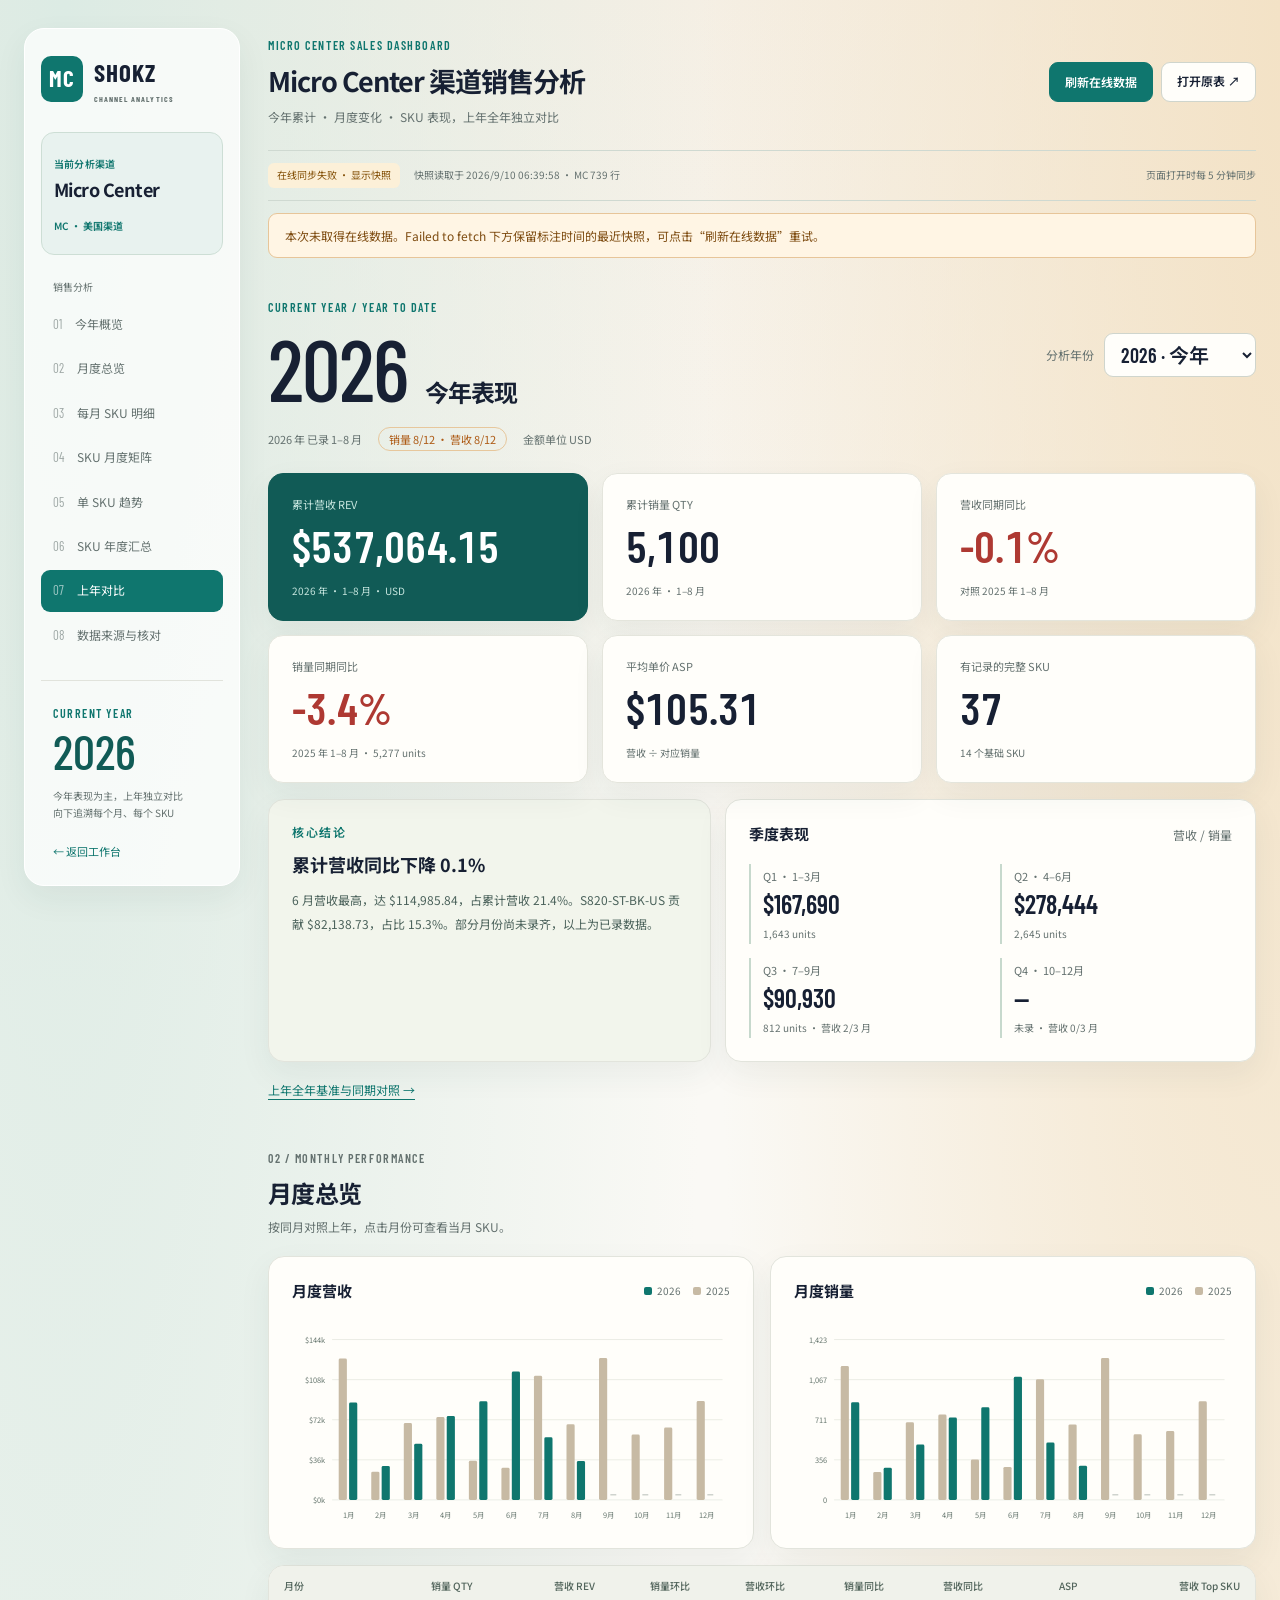
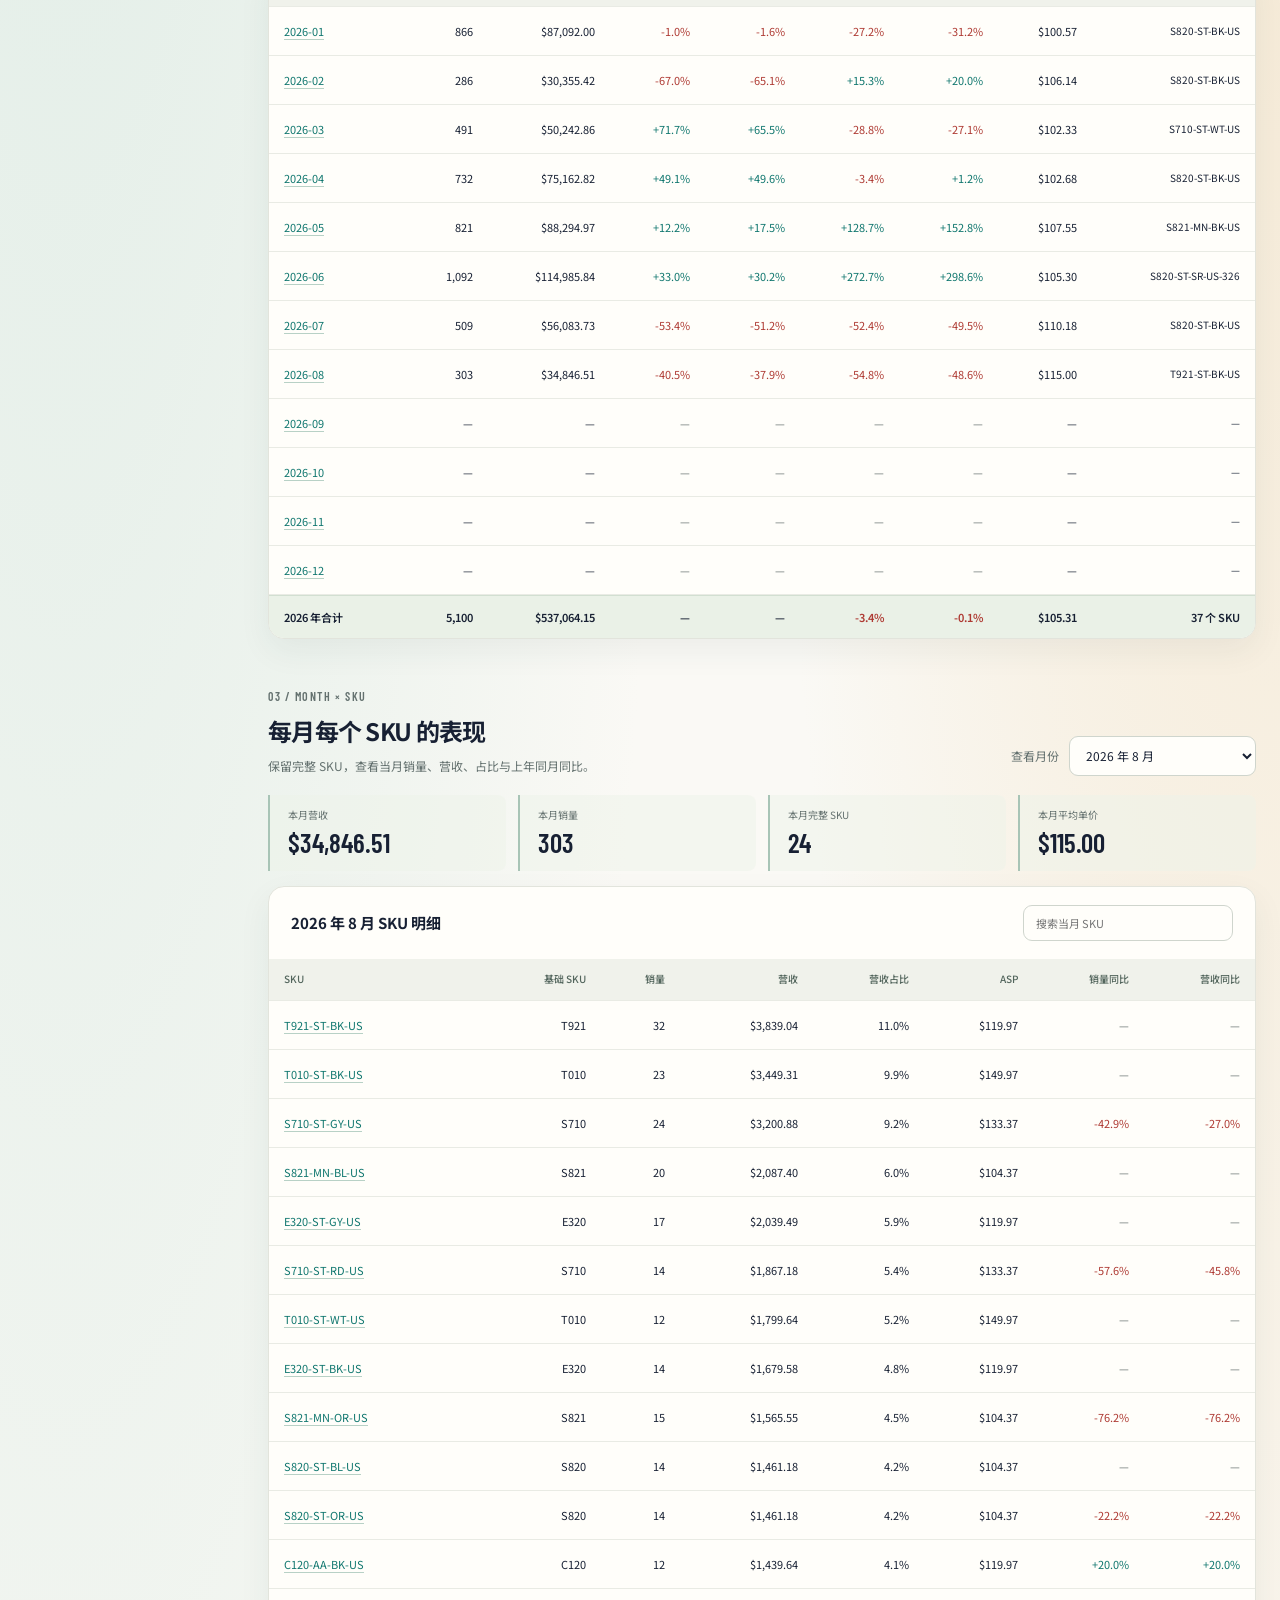
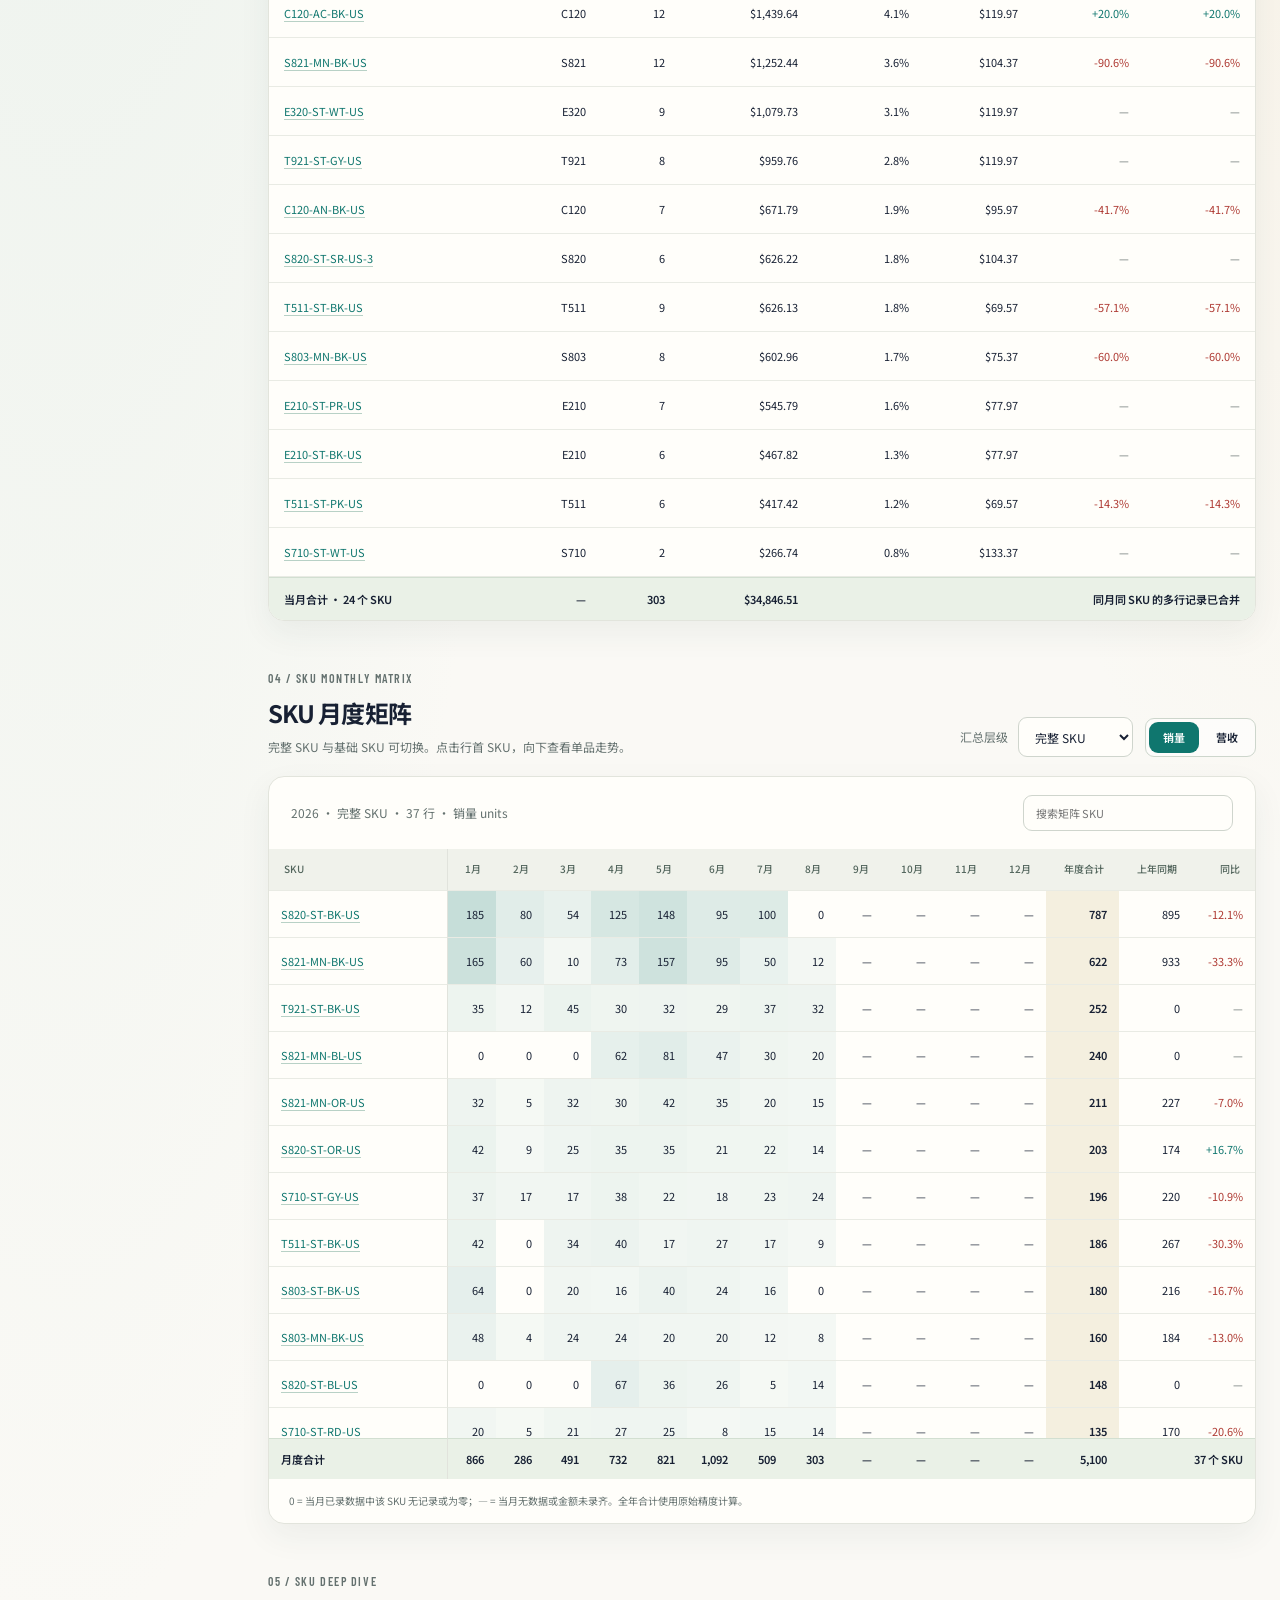
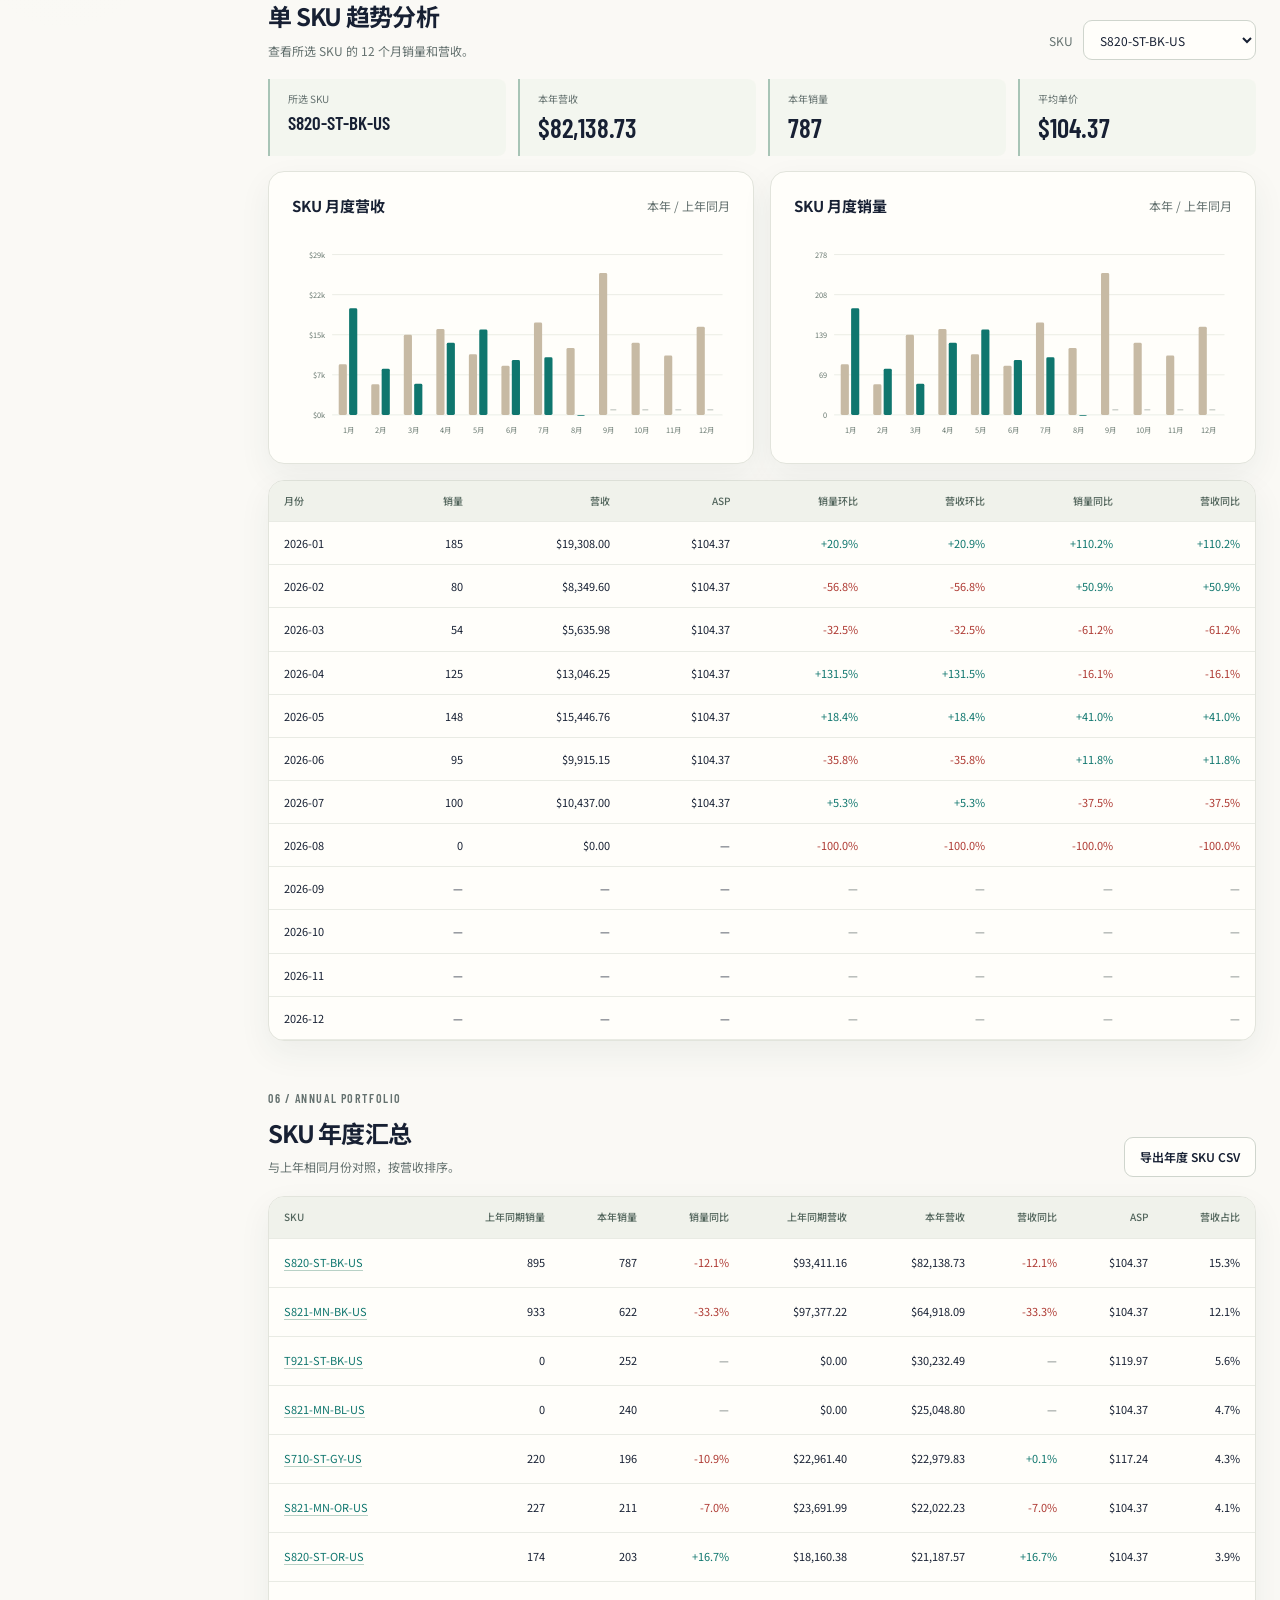
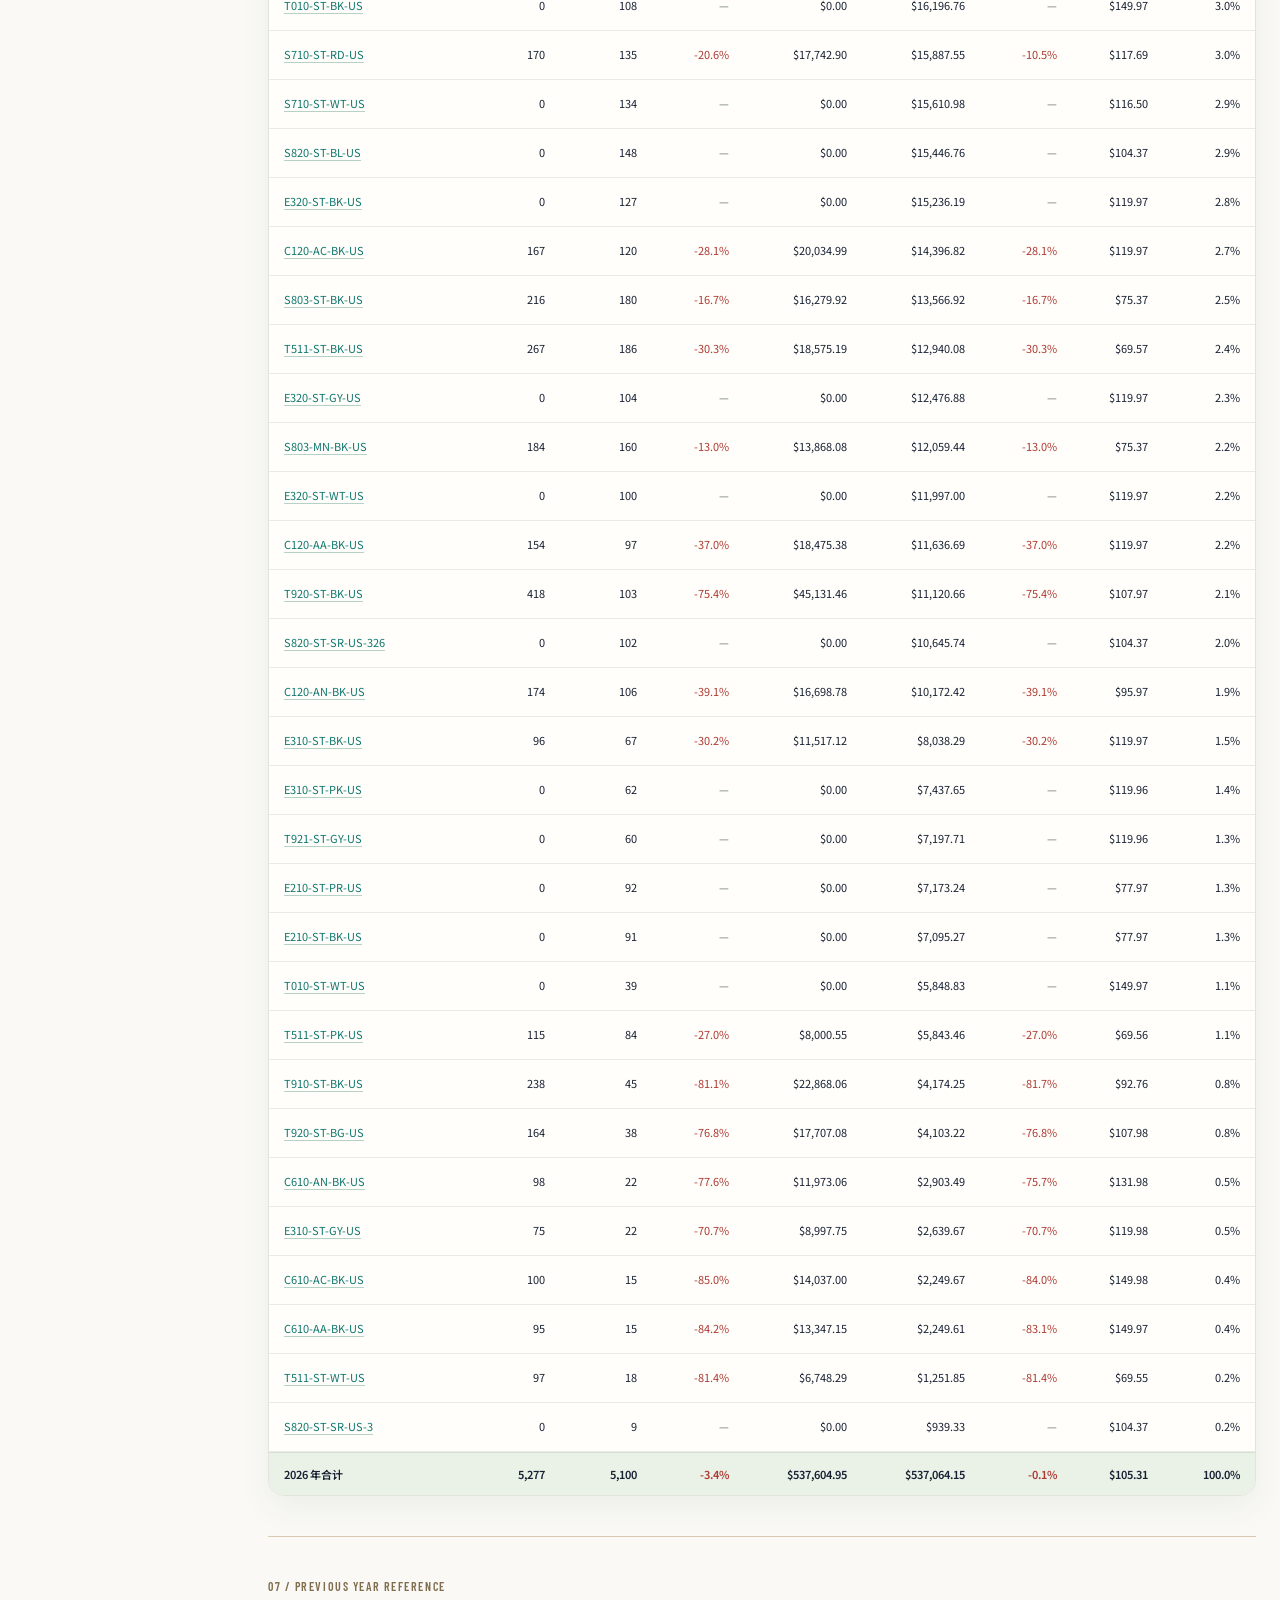
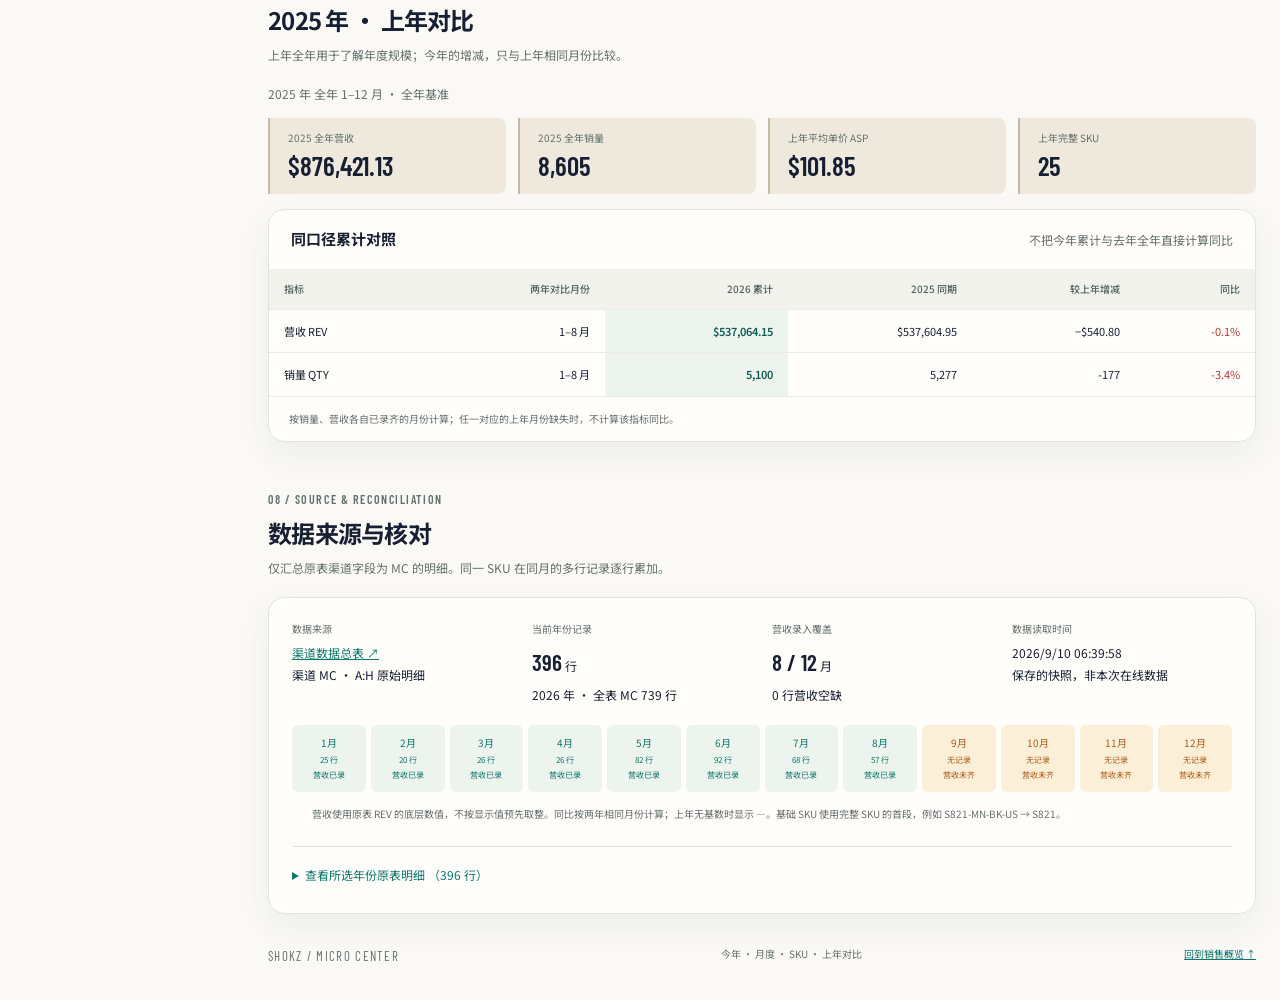
==== commit ab960113: "Prioritize current-year Micro Center performance and separate prior-year reference" ====
--- a/microcenter/index.html
+++ b/microcenter/index.html
@@ -3,40 +3,41 @@
 <head>
   <meta charset="utf-8" />
   <meta name="viewport" content="width=device-width,initial-scale=1" />
-  <title>Micro Center | 2025 年度销售看板</title>
-  <meta name="description" content="Micro Center 年度销售、月度趋势与逐 SKU 明细。默认呈现 2025 全年，自动同步 Google Sheet。" />
+  <title>Micro Center | 今年销售看板</title>
+  <meta name="description" content="Micro Center 今年累计销售、月度趋势与逐 SKU 明细。上年全年独立作为对比，自动同步 Google Sheet。" />
   <link rel="preconnect" href="https://fonts.googleapis.com" />
   <link rel="preconnect" href="https://fonts.gstatic.com" crossorigin />
   <link href="https://fonts.googleapis.com/css2?family=Barlow+Condensed:wght@500;600;700&family=Noto+Sans+SC:wght@400;500;600;700&display=swap" rel="stylesheet" />
-  <link rel="stylesheet" href="./styles.css?v=20260910-1" />
+  <link rel="stylesheet" href="./styles.css?v=20260910-2" />
   <script defer src="./vendor/jszip.min.js"></script>
   <script defer src="./data-core.js?v=20260910-1"></script>
   <script defer src="./data-source.js?v=20260910-1"></script>
   <script defer src="./data.js?v=20260910-1"></script>
-  <script defer src="./app.js?v=20260910-1"></script>
+  <script defer src="./app.js?v=20260910-2"></script>
 </head>
 <body>
-  <a class="skip-link" href="#activeChannelSection">跳到年度概览</a>
+  <a class="skip-link" href="#activeChannelSection">跳到销售概览</a>
   <div class="layout-shell">
     <aside class="page-nav">
       <a class="brand" href="../"><span class="brand-mark">MC</span><span>SHOKZ<small>CHANNEL ANALYTICS</small></span></a>
       <div class="channel-card"><span class="eyebrow">当前分析渠道</span><strong>Micro Center</strong><span class="channel-tag">MC · 美国渠道</span></div>
       <nav aria-label="销售分析导航">
         <p class="nav-label">销售分析</p>
-        <a class="nav-link active" href="#activeChannelSection"><span>01</span>年度概览</a>
+        <a class="nav-link active" href="#activeChannelSection"><span>01</span><b id="overviewNavLabel">今年概览</b></a>
         <a class="nav-link" href="#monthlySection"><span>02</span>月度总览</a>
         <a class="nav-link" href="#monthSkuSection"><span>03</span>每月 SKU 明细</a>
         <a class="nav-link" href="#matrixSection"><span>04</span>SKU 月度矩阵</a>
         <a class="nav-link" href="#skuTrendSection"><span>05</span>单 SKU 趋势</a>
         <a class="nav-link" href="#skuSummarySection"><span>06</span>SKU 年度汇总</a>
-        <a class="nav-link" href="#sourceSection"><span>07</span>数据来源与核对</a>
+        <a class="nav-link" href="#previousYearSection"><span>07</span>上年对比</a>
+        <a class="nav-link" href="#sourceSection"><span>08</span>数据来源与核对</a>
       </nav>
-      <div class="nav-footer"><span class="eyebrow">ANNUAL REVIEW</span><strong id="navYear">2025</strong><p>全年数据优先<br />向下追溯每个月、每个 SKU</p><a href="../">← 返回工作台</a></div>
+      <div class="nav-footer"><span class="eyebrow" id="navPeriodLabel">CURRENT YEAR</span><strong id="navYear">—</strong><p>今年表现为主，上年独立对比<br />向下追溯每个月、每个 SKU</p><a href="../">← 返回工作台</a></div>
     </aside>
 
     <main>
       <header class="page-header">
-        <div><p class="eyebrow">MICRO CENTER SALES DASHBOARD</p><h1>Micro Center 渠道销售分析</h1><p class="muted">年度表现、月度变化与 SKU 明细</p></div>
+        <div><p class="eyebrow">MICRO CENTER SALES DASHBOARD</p><h1>Micro Center 渠道销售分析</h1><p class="muted">今年累计 · 月度变化 · SKU 表现，上年全年独立对比</p></div>
         <div class="header-actions"><button type="button" id="refreshData" class="primary">刷新在线数据</button><a class="button" id="sourceLink" target="_blank" rel="noopener noreferrer">打开原表 ↗</a></div>
       </header>
       <div class="sync-strip" aria-live="polite"><span class="status loading" id="sourceStatus">正在同步原表</span><span id="sourceSummary">正在读取 Micro Center 数据…</span><span class="sync-frequency">页面打开时每 5 分钟同步</span></div>
@@ -44,16 +45,16 @@
       <noscript><p class="error-note">请启用 JavaScript 以读取销售看板。</p></noscript>
 
       <section id="activeChannelSection" class="section">
-        <div class="annual-heading"><div><p class="eyebrow">YEAR IN REVIEW</p><h2><span id="annualYear">2025</span><span class="year-label">年度概览</span></h2></div><label class="year-control">分析年份<select id="yearSelect"><option value="2025">2025</option></select></label></div>
-        <div class="period-line"><span id="annualPeriod">2025 年 1–12 月</span><span id="coverageBadge" class="coverage">等待核对</span><span>金额单位 USD</span></div>
+        <div class="annual-heading"><div><p class="eyebrow" id="overviewEyebrow">CURRENT YEAR / YEAR TO DATE</p><h2><span id="annualYear">—</span><span class="year-label" id="annualLabel">今年表现</span></h2></div><label class="year-control">分析年份<select id="yearSelect"><option>正在读取</option></select></label></div>
+        <div class="period-line"><span id="annualPeriod">正在核对今年数据范围</span><span id="coverageBadge" class="coverage">等待核对</span><span>金额单位 USD</span></div>
         <div id="kpiGrid" class="kpi-grid"></div>
-        <div class="insight-grid"><article class="panel conclusion"><p class="eyebrow">核心结论</p><h3 id="conclusionTitle">正在汇总全年表现</h3><p id="conclusionText"></p></article><article class="panel quarter-panel"><div class="panel-head"><h3>季度表现</h3><span class="muted">营收 / 销量</span></div><div id="quarterGrid" class="quarter-grid"></div></article></div>
-        <div class="section-head compact"><h3>年度汇总对比</h3><p>各年独立汇总；未完整年份明确标注覆盖范围</p></div><div id="yearComparison" class="year-comparison"></div>
+        <div class="insight-grid"><article class="panel conclusion"><p class="eyebrow">核心结论</p><h3 id="conclusionTitle">正在汇总累计表现</h3><p id="conclusionText"></p></article><article class="panel quarter-panel"><div class="panel-head"><h3>季度表现</h3><span class="muted">营收 / 销量</span></div><div id="quarterGrid" class="quarter-grid"></div></article></div>
+        <a class="comparison-jump" href="#previousYearSection">上年全年基准与同期对照 →</a>
       </section>
 
       <section id="monthlySection" class="section">
         <div class="section-head"><div><p class="eyebrow">02 / MONTHLY PERFORMANCE</p><h2>月度总览</h2><p>按同月对照上年，点击月份可查看当月 SKU。</p></div></div>
-        <div class="two-charts"><article class="panel"><div class="panel-head"><h3>月度营收</h3><div class="legend"><span><i class="teal"></i><b class="selected-year">2025</b></span><span><i class="sand"></i><b class="prior-year">2024</b></span></div></div><div class="chart" id="revenueChart"></div></article><article class="panel"><div class="panel-head"><h3>月度销量</h3><div class="legend"><span><i class="teal"></i><b class="selected-year">2025</b></span><span><i class="sand"></i><b class="prior-year">2024</b></span></div></div><div class="chart" id="qtyChart"></div></article></div>
+        <div class="two-charts"><article class="panel"><div class="panel-head"><h3>月度营收</h3><div class="legend"><span><i class="teal"></i><b class="selected-year">本年</b></span><span><i class="sand"></i><b class="prior-year">上年</b></span></div></div><div class="chart" id="revenueChart"></div></article><article class="panel"><div class="panel-head"><h3>月度销量</h3><div class="legend"><span><i class="teal"></i><b class="selected-year">本年</b></span><span><i class="sand"></i><b class="prior-year">上年</b></span></div></div><div class="chart" id="qtyChart"></div></article></div>
         <article class="panel table-panel"><div class="table-wrap"><table id="monthlyTable"><caption class="sr-only">所选年份各月营收与销量</caption><thead><tr><th>月份</th><th>销量 QTY</th><th>营收 REV</th><th>销量环比</th><th>营收环比</th><th>销量同比</th><th>营收同比</th><th>ASP</th><th>营收 Top SKU</th></tr></thead><tbody id="monthlyBody"></tbody><tfoot id="monthlyFoot"></tfoot></table></div></article>
       </section>
 
@@ -80,11 +81,18 @@
         <article class="panel table-panel"><div class="table-wrap"><table id="skuSummaryTable"><caption class="sr-only">SKU 年度汇总与同比</caption><thead><tr><th>SKU</th><th>上年同期销量</th><th>本年销量</th><th>销量同比</th><th>上年同期营收</th><th>本年营收</th><th>营收同比</th><th>ASP</th><th>营收占比</th></tr></thead><tbody id="skuSummaryBody"></tbody><tfoot id="skuSummaryFoot"></tfoot></table></div></article>
       </section>
 
+      <section id="previousYearSection" class="section previous-year-section">
+        <div class="section-head"><div><p class="eyebrow">07 / PREVIOUS YEAR REFERENCE</p><h2 id="previousYearTitle">上年对比</h2><p>上年全年用于了解年度规模；今年的增减，只与上年相同月份比较。</p></div></div>
+        <p class="reference-period" id="previousYearPeriod"></p>
+        <div id="previousYearMetrics" class="mini-metrics"></div>
+        <article class="panel table-panel"><div class="panel-head padded"><h3>同口径累计对照</h3><span class="muted">不把今年累计与去年全年直接计算同比</span></div><div class="table-wrap"><table><caption class="sr-only">本年累计与上年相同月份对比</caption><thead><tr><th>指标</th><th>两年对比月份</th><th id="comparisonCurrentYear">本年累计</th><th id="comparisonPriorYear">上年同期</th><th>较上年增减</th><th>同比</th></tr></thead><tbody id="comparisonBody"></tbody></table></div><p class="table-note">按销量、营收各自已录齐的月份计算；任一对应的上年月份缺失时，不计算该指标同比。</p></article>
+      </section>
+
       <section id="sourceSection" class="section">
-        <div class="section-head"><div><p class="eyebrow">07 / SOURCE & RECONCILIATION</p><h2>数据来源与核对</h2><p>仅汇总原表渠道字段为 MC 的明细。同一 SKU 在同月的多行记录逐行累加。</p></div></div>
+        <div class="section-head"><div><p class="eyebrow">08 / SOURCE & RECONCILIATION</p><h2>数据来源与核对</h2><p>仅汇总原表渠道字段为 MC 的明细。同一 SKU 在同月的多行记录逐行累加。</p></div></div>
         <article class="panel"><dl class="source-grid" id="auditGrid"></dl><div id="coverageGrid" class="coverage-grid"></div><p class="table-note">营收使用原表 REV 的底层数值，不按显示值预先取整。同比按两年相同月份计算；上年无基数时显示 —。基础 SKU 使用完整 SKU 的首段，例如 S821-MN-BK-US → S821。</p><details id="rawDetails"><summary>查看所选年份原表明细 <span id="rawCount"></span></summary><div class="table-wrap raw-wrap"><table><caption class="sr-only">原表 MC 逐行明细</caption><thead><tr><th>原表行号</th><th>年份</th><th>月份</th><th>渠道</th><th>SKU</th><th>原表 Model</th><th>QTY</th><th>REV</th></tr></thead><tbody id="rawBody"></tbody></table></div></details></article>
       </section>
-      <footer><span>SHOKZ / MICRO CENTER</span><span>年度 · 月度 · SKU</span><a href="#activeChannelSection">回到年度概览 ↑</a></footer>
+      <footer><span>SHOKZ / MICRO CENTER</span><span>今年 · 月度 · SKU · 上年对比</span><a href="#activeChannelSection">回到销售概览 ↑</a></footer>
     </main>
   </div>
 </body>
--- a/microcenter/styles.css
+++ b/microcenter/styles.css
@@ -1,7 +1,8 @@
 :root{--bg:#f5efe4;--paper:#fffefa;--ink:#172033;--muted:#64716f;--teal:#0f766e;--teal-dark:#115b56;--teal-soft:#e8f2ef;--amber:#ae5c17;--sand:#c7baa4;--red:#ae3932;--line:#e1e3dc;--shadow:0 12px 32px #263b3910;--display:"Barlow Condensed","Noto Sans SC",sans-serif}
-*{box-sizing:border-box}html{scroll-behavior:smooth;scroll-padding-top:24px}body{margin:0;color:var(--ink);font:14px/1.65 "Noto Sans SC",sans-serif;background:radial-gradient(ellipse at 5% 0,#dcebe4 0,transparent 38%),radial-gradient(ellipse at 100% 0,#f3e2c6 0,transparent 32%),linear-gradient(var(--bg),#faf9f5 1000px);min-height:100vh}button,input,select{font:inherit}button,.button,select,input{border:1px solid #cfd5cd;background:var(--paper);border-radius:9px;color:var(--ink);min-height:40px}button,.button{padding:8px 15px;cursor:pointer;font-size:12px;font-weight:600;white-space:nowrap;text-decoration:none}button:hover,.button:hover{border-color:var(--teal);background:var(--teal-soft)}button:disabled{cursor:wait;opacity:.6}.primary{background:var(--teal);color:white;border-color:var(--teal)}.primary:hover{background:var(--teal-dark);color:white}a{color:var(--teal)}button:focus-visible,a:focus-visible,input:focus-visible,select:focus-visible,summary:focus-visible{outline:3px solid #cc8b37;outline-offset:3px}select{padding:8px 30px 8px 12px;cursor:pointer}input{padding:8px 12px;max-width:100%}h1,h2,h3,p{margin:0}h1{font-size:27px;line-height:1.35;letter-spacing:-.04em}h2{font-size:24px;line-height:1.4;letter-spacing:-.03em}h3{font-size:15px;line-height:1.5}label{display:flex;gap:10px;align-items:center;color:var(--muted);font-size:12px}.muted,.section-head p,.table-note{color:var(--muted);font-size:12px}.eyebrow{font-family:var(--display);font-size:12px;font-weight:600;letter-spacing:.13em;color:var(--teal);margin-bottom:7px}.layout-shell{width:min(1680px,calc(100% - 48px));margin:28px auto;display:grid;grid-template-columns:216px minmax(0,1fr);gap:28px;align-items:start}.page-nav{position:sticky;top:24px;padding:23px 16px;background:#ffffffbb;border:1px solid #ffffff;border-radius:20px;box-shadow:var(--shadow)}.brand{display:flex;gap:11px;align-items:center;text-decoration:none;color:var(--ink);font-family:var(--display);font-size:25px;font-weight:700;letter-spacing:.04em}.brand small{display:block;font-size:8px;color:var(--muted);letter-spacing:.13em}.brand-mark{display:grid;place-items:center;background:var(--teal);color:#fff;border-radius:10px;width:42px;height:46px;font-size:23px}.channel-card{margin:26px 0 24px;padding:18px 12px;border-radius:13px;background:var(--teal-soft);border:1px solid #cdded5}.channel-card strong{display:block;font-size:18px;margin-bottom:9px;letter-spacing:-.03em}.channel-card .eyebrow{font-family:inherit;letter-spacing:.02em;font-size:10px}.channel-tag{font-size:10px;color:var(--teal);font-weight:600}.nav-label{font-size:10px;color:var(--muted);margin:0 12px 8px}.nav-link{display:flex;gap:13px;padding:10px 12px;border-radius:9px;font-size:12px;color:var(--muted);text-decoration:none;margin:3px 0}.nav-link span{font-family:var(--display);font-size:13px;opacity:.6}.nav-link:hover,.nav-link.active{background:var(--teal);color:white}.nav-footer{border-top:1px solid var(--line);margin-top:24px;padding:20px 12px 0}.nav-footer strong{display:block;font-family:var(--display);font-size:49px;font-weight:500;line-height:1.1;color:var(--teal-dark)}.nav-footer p{color:var(--muted);font-size:10px;margin:10px 0 18px}.nav-footer a{font-size:11px;text-decoration:none}main{min-width:0}.page-header{display:flex;justify-content:space-between;gap:20px;align-items:center;padding:8px 0 23px}.page-header .muted{margin-top:8px}.header-actions{display:flex;gap:8px}.sync-strip{display:flex;gap:14px;align-items:center;flex-wrap:wrap;font-size:10px;color:var(--muted);border-block:1px solid #cfd9d1;padding:12px 0}.sync-frequency{margin-left:auto}.status{font-size:10px;white-space:nowrap;padding:4px 9px;border-radius:6px;background:#e6e9e4;color:var(--muted)}.status.live{background:var(--teal-soft);color:var(--teal-dark)}.status.live:before{content:"";display:inline-block;width:6px;height:6px;background:var(--teal);border-radius:50%;margin-right:6px}.status.loading,.status.cached{background:#fcf0d8;color:#845109}.error-note{border:1px solid #e7c599;background:#fff5e4;padding:12px 16px;border-radius:9px;margin-top:12px;font-size:12px;color:#7e4c11}.section{margin-top:40px;scroll-margin-top:24px}.annual-heading{display:flex;align-items:center;justify-content:space-between}.annual-heading h2{display:flex;align-items:baseline;gap:18px}.annual-heading h2>span:first-child{font:500 86px/1 var(--display);letter-spacing:-.02em}.year-label{font-size:24px;letter-spacing:-.04em}.year-control select{font:600 20px var(--display);min-width:100px}.period-line{display:flex;gap:16px;align-items:center;flex-wrap:wrap;color:var(--muted);font-size:11px;margin:16px 0 22px}.coverage{border:1px solid #bbd3c9;border-radius:99px;color:var(--teal);padding:2px 10px}.coverage.incomplete{color:var(--amber);border-color:#e7c79c}.kpi-grid{display:grid;grid-template-columns:repeat(3,minmax(0,1fr));gap:14px}.kpi{background:var(--paper);border:1px solid #e4e5dc;border-radius:15px;padding:21px 23px;box-shadow:var(--shadow);min-width:0;position:relative}.kpi:first-child{background:var(--teal-dark);color:white;border-color:var(--teal-dark)}.kpi:first-child .kpi-label,.kpi:first-child small{color:#c7e6df}.kpi-label{display:block;font-size:11px;color:var(--muted);margin-bottom:9px}.kpi-value{font-family:var(--display);font-size:44px;font-weight:600;line-height:1.1;letter-spacing:.005em;font-variant-numeric:tabular-nums}.kpi small{display:block;color:var(--muted);font-size:10px;margin-top:12px}.positive{color:var(--teal)}.negative{color:var(--red)}.neutral{color:var(--muted)}.kpi small strong{font-weight:500}.panel{background:var(--paper);border:1px solid #e2e4dc;border-radius:16px;padding:23px;box-shadow:var(--shadow);min-width:0}.insight-grid{display:grid;grid-template-columns:1fr 1.2fr;gap:14px;margin-top:16px}.conclusion{background:#f2f5ec}.conclusion h3{font-size:18px;margin:8px 0 10px}.conclusion>p:last-child{font-size:12px;color:#4b625b;line-height:1.95}.panel-head{display:flex;align-items:center;justify-content:space-between;gap:16px;margin-bottom:18px}.quarter-grid{display:grid;grid-template-columns:repeat(2,1fr);gap:14px 20px}.quarter{border-left:2px solid #c7d9cd;padding-left:12px;min-width:0}.quarter span{font-size:11px;color:var(--muted)}.quarter strong{display:block;font:600 26px/1.3 var(--display)}.quarter small{font-size:10px;color:var(--muted)}.section-head{display:flex;align-items:end;justify-content:space-between;gap:20px;margin-bottom:19px}.section-head p{margin-top:8px}.section-head.compact{margin:25px 0 12px;align-items:center}.section-head.compact p{margin:0}.year-comparison{display:grid;grid-template-columns:repeat(3,minmax(0,1fr));gap:14px}.year-card{border:1px solid #dce0d6;border-radius:12px;background:#ffffff91;padding:17px 20px;display:grid;grid-template-columns:1fr 1fr;gap:5px 12px}.year-card.selected{border-color:#d2a968;background:#faf0db}.year-card .year-name{font:600 31px var(--display)}.year-card .year-period{font-size:10px;text-align:right;color:var(--muted);align-self:center}.year-card strong{font:600 27px var(--display)}.year-card .year-qty{font:500 23px var(--display);text-align:right}.year-card small{font-size:10px;color:var(--muted)}.year-card .right{text-align:right}.two-charts{display:grid;grid-template-columns:repeat(2,minmax(0,1fr));gap:16px;margin-bottom:16px}.legend{display:flex;gap:12px;font-size:10px;color:var(--muted)}.legend span{display:flex;gap:5px;align-items:center}.legend b{font-weight:400}.legend i{width:8px;height:8px;border-radius:2px;display:inline-block}.teal{background:var(--teal)}.sand{background:var(--sand)}.chart svg{display:block;width:100%;height:auto;overflow:visible}.chart{min-height:160px}.chart text{font-family:"Noto Sans SC",sans-serif;font-size:10px;fill:#687870}.chart .chart-title{font-size:10px}.chart .chart-hit:hover rect{opacity:.7}.chart .chart-hit:focus{outline:none}.chart .chart-hit:focus rect{stroke:var(--amber);stroke-width:2px}.table-panel{padding:0;overflow:hidden}.table-wrap{overflow:auto;scrollbar-width:thin;scrollbar-color:#bbc8be #f4f4ed}table{width:100%;border-collapse:separate;border-spacing:0;font-variant-numeric:tabular-nums;font-size:11px;white-space:nowrap}th,td{padding:12px 15px;text-align:right;border-bottom:1px solid #e9ebe4}th{background:#f0f2eb;font-size:10px;font-weight:500;color:#52655c;position:sticky;top:0;z-index:2}td:first-child,th:first-child{text-align:left}tbody tr:hover td{background:#eef5ef}tfoot td{font-weight:600;background:#eaf1e7;border-top:1px solid #d2dfd1;border-bottom:0}td.product{font-size:10px}td small{display:block;font-size:9px;color:var(--muted)}.table-note{font-size:10px;padding:13px 20px;margin:0;line-height:1.8}.text-button{border:0;background:transparent;color:var(--teal);min-height:24px;padding:0;font:inherit;text-align:left;border-radius:2px;text-decoration:underline;text-decoration-color:#b8d1c6;text-underline-offset:3px}.text-button:hover{background:transparent;color:var(--amber)}.table-wrap .empty{text-align:center;padding:26px;color:var(--muted)}.padded{padding:18px 22px 0}.mini-metrics{display:grid;grid-template-columns:repeat(4,minmax(0,1fr));gap:12px;margin-bottom:15px}.mini-metric{padding:12px 18px;border-left:2px solid #a8c4b6;background:#eef3e980;border-radius:0 8px 8px 0;min-width:0}.mini-metric small{display:block;font-size:10px;color:var(--muted);margin-bottom:3px}.mini-metric strong{font:600 27px var(--display);word-break:break-word}.mini-metric strong.product{font-size:19px}.controls{display:flex;align-items:center;gap:12px;flex-wrap:wrap}.metric-toggle{display:flex;border:1px solid #cdd6cc;padding:3px;border-radius:9px;gap:3px;background:#ffffff99}.metric-toggle button{border:0;min-height:31px;padding:5px 14px;font-size:11px;background:transparent}.metric-toggle button[aria-pressed=true]{background:var(--teal);color:white}.matrix-wrap{max-height:630px}.matrix-wrap th:first-child,.matrix-wrap td:first-child{position:sticky;left:0;background:var(--paper);z-index:1;min-width:172px;border-right:1px solid var(--line)}.matrix-wrap th:first-child{background:#f0f2eb;z-index:3}.matrix-wrap tfoot td{position:sticky;bottom:0;z-index:2;background:#eaf1e7}.matrix-wrap tfoot td:first-child{z-index:3;background:#eaf1e7}.matrix-wrap td{padding:11px 12px}.matrix-total{font-weight:600;background:#f4efdf}.search input{width:210px;font-size:11px;min-height:36px}.source-grid{display:grid;grid-template-columns:repeat(4,minmax(0,1fr));gap:20px;margin:0 0 20px}.source-grid dt{font-size:10px;color:var(--muted);margin-bottom:5px}.source-grid dd{margin:0;font-size:12px;line-height:1.8;overflow-wrap:anywhere}.source-grid strong{font-family:var(--display);font-size:23px;font-weight:600}.coverage-grid{display:grid;grid-template-columns:repeat(12,minmax(0,1fr));gap:5px}.month-cover{text-align:center;padding:10px 3px;background:#ecf4ed;border-radius:6px;font-size:10px;color:var(--teal)}.month-cover.incomplete{background:#fbefd8;color:var(--amber)}.month-cover small{display:block;font-size:8px;line-height:1.9}details{border-top:1px solid var(--line);margin-top:10px;padding-top:13px}summary{cursor:pointer;font-size:12px;color:var(--teal);padding:5px 0}.raw-wrap{max-height:450px;margin-top:15px}.source-row-link{font-size:11px}footer{display:flex;justify-content:space-between;gap:15px;flex-wrap:wrap;padding:32px 0 5px;color:var(--muted);font-size:10px}footer>span:first-child{font-family:var(--display);letter-spacing:.1em;font-size:13px}.sr-only{position:absolute;width:1px;height:1px;padding:0;margin:-1px;overflow:hidden;clip:rect(0,0,0,0);white-space:nowrap;border:0}.skip-link{position:fixed;top:-100px;left:20px;z-index:100;background:white;padding:12px}.skip-link:focus{top:12px}[hidden]{display:none!important}
-@media(max-width:1150px){.layout-shell{grid-template-columns:176px minmax(0,1fr);gap:20px;width:calc(100% - 32px)}.page-nav{padding:20px 10px}.brand{font-size:21px}.header-actions{flex-wrap:wrap;justify-content:flex-end}.page-header h1{font-size:22px}.kpi{padding:18px}.kpi-value{font-size:38px}.insight-grid{grid-template-columns:1fr}.quarter-grid{grid-template-columns:repeat(4,1fr)}.two-charts{grid-template-columns:1fr}.chart svg{max-height:290px}.year-comparison{gap:10px}.year-card{padding:15px 12px}.year-card strong{font-size:23px}.year-card .year-qty{font-size:21px}.source-grid{grid-template-columns:repeat(2,1fr)}.section-head{flex-wrap:wrap}}
-@media(max-width:760px){.layout-shell{display:block;width:calc(100% - 28px);margin:15px auto}.page-nav{position:static;padding:13px;border-radius:13px;margin-bottom:22px}.brand{font-size:22px}.brand-mark{width:34px;height:38px}.channel-card,.nav-footer,.nav-label{display:none}.page-nav nav{display:flex;overflow-x:auto;margin-top:13px;gap:4px;scrollbar-width:none}.nav-link{white-space:nowrap;font-size:10px;padding:7px 10px;gap:6px;flex-shrink:0}.page-header{display:block;padding-top:0}.page-header h1{font-size:24px}.header-actions{justify-content:flex-start;margin-top:18px}.sync-strip{gap:8px 10px;align-items:flex-start}.sync-frequency{width:100%;margin:0}.section{margin-top:30px}.annual-heading h2>span:first-child{font-size:65px}.year-label{font-size:18px}.annual-heading h2{gap:10px}.annual-heading .eyebrow{font-size:10px}.year-control{display:grid;gap:3px}.year-control select{font-size:18px;min-width:84px}.kpi-grid{grid-template-columns:repeat(2,minmax(0,1fr));gap:10px}.kpi{padding:17px 15px;border-radius:12px}.kpi-value{font-size:37px}.kpi small{font-size:9px}.period-line{gap:8px;font-size:10px}.panel{padding:18px;border-radius:12px}.table-panel{padding:0}.quarter-grid{grid-template-columns:repeat(2,1fr)}.year-comparison{grid-template-columns:1fr}.year-card{grid-template-columns:1fr 1fr 1fr;align-items:center;padding:12px 16px}.year-card .year-name{grid-row:span 2}.year-card .year-period{order:5}.year-card .right{display:none}.year-card strong{font-size:25px}.section-head.compact{display:block}.section-head.compact p{margin-top:6px}.section-head p{font-size:11px}h2{font-size:21px}.section-head{gap:12px}.mini-metrics{grid-template-columns:repeat(2,minmax(0,1fr));gap:10px}.mini-metric{padding:9px 12px}.mini-metric strong{font-size:25px}.controls{gap:8px}.coverage-grid{grid-template-columns:repeat(6,1fr);gap:7px}.source-grid{gap:20px 12px}.source-grid dd{font-size:11px}.padded{padding:15px 15px 0;flex-wrap:wrap}.table-note{padding:13px 15px}.matrix-wrap td:first-child,.matrix-wrap th:first-child{min-width:148px}.search input{width:180px}.chart{min-height:140px}footer{font-size:9px}.chart text{font-size:11px}}
+*{box-sizing:border-box}html{scroll-behavior:smooth;scroll-padding-top:24px}body{margin:0;color:var(--ink);font:14px/1.65 "Noto Sans SC",sans-serif;background:radial-gradient(ellipse at 5% 0,#dcebe4 0,transparent 38%),radial-gradient(ellipse at 100% 0,#f3e2c6 0,transparent 32%),linear-gradient(var(--bg),#faf9f5 1000px);min-height:100vh}button,input,select{font:inherit}button,.button,select,input{border:1px solid #cfd5cd;background:var(--paper);border-radius:9px;color:var(--ink);min-height:40px}button,.button{padding:8px 15px;cursor:pointer;font-size:12px;font-weight:600;white-space:nowrap;text-decoration:none}button:hover,.button:hover{border-color:var(--teal);background:var(--teal-soft)}button:disabled{cursor:wait;opacity:.6}.primary{background:var(--teal);color:white;border-color:var(--teal)}.primary:hover{background:var(--teal-dark);color:white}a{color:var(--teal)}button:focus-visible,a:focus-visible,input:focus-visible,select:focus-visible,summary:focus-visible{outline:3px solid #cc8b37;outline-offset:3px}select{padding:8px 30px 8px 12px;cursor:pointer}input{padding:8px 12px;max-width:100%}h1,h2,h3,p{margin:0}h1{font-size:27px;line-height:1.35;letter-spacing:-.04em}h2{font-size:24px;line-height:1.4;letter-spacing:-.03em}h3{font-size:15px;line-height:1.5}label{display:flex;gap:10px;align-items:center;color:var(--muted);font-size:12px}.muted,.section-head p,.table-note{color:var(--muted);font-size:12px}.eyebrow{font-family:var(--display);font-size:12px;font-weight:600;letter-spacing:.13em;color:var(--teal);margin-bottom:7px}.layout-shell{width:min(1680px,calc(100% - 48px));margin:28px auto;display:grid;grid-template-columns:216px minmax(0,1fr);gap:28px;align-items:start}.page-nav{position:sticky;top:24px;padding:23px 16px;background:#ffffffbb;border:1px solid #ffffff;border-radius:20px;box-shadow:var(--shadow)}.brand{display:flex;gap:11px;align-items:center;text-decoration:none;color:var(--ink);font-family:var(--display);font-size:25px;font-weight:700;letter-spacing:.04em}.brand small{display:block;font-size:8px;color:var(--muted);letter-spacing:.13em}.brand-mark{display:grid;place-items:center;background:var(--teal);color:#fff;border-radius:10px;width:42px;height:46px;font-size:23px}.channel-card{margin:26px 0 24px;padding:18px 12px;border-radius:13px;background:var(--teal-soft);border:1px solid #cdded5}.channel-card strong{display:block;font-size:18px;margin-bottom:9px;letter-spacing:-.03em}.channel-card .eyebrow{font-family:inherit;letter-spacing:.02em;font-size:10px}.channel-tag{font-size:10px;color:var(--teal);font-weight:600}.nav-label{font-size:10px;color:var(--muted);margin:0 12px 8px}.nav-link{display:flex;gap:13px;padding:10px 12px;border-radius:9px;font-size:12px;color:var(--muted);text-decoration:none;margin:3px 0}.nav-link span{font-family:var(--display);font-size:13px;opacity:.6}.nav-link:hover,.nav-link.active{background:var(--teal);color:white}.nav-footer{border-top:1px solid var(--line);margin-top:24px;padding:20px 12px 0}.nav-footer strong{display:block;font-family:var(--display);font-size:49px;font-weight:500;line-height:1.1;color:var(--teal-dark)}.nav-footer p{color:var(--muted);font-size:10px;margin:10px 0 18px}.nav-footer a{font-size:11px;text-decoration:none}main{min-width:0}.page-header{display:flex;justify-content:space-between;gap:20px;align-items:center;padding:8px 0 23px}.page-header .muted{margin-top:8px}.header-actions{display:flex;gap:8px}.sync-strip{display:flex;gap:14px;align-items:center;flex-wrap:wrap;font-size:10px;color:var(--muted);border-block:1px solid #cfd9d1;padding:12px 0}.sync-frequency{margin-left:auto}.status{font-size:10px;white-space:nowrap;padding:4px 9px;border-radius:6px;background:#e6e9e4;color:var(--muted)}.status.live{background:var(--teal-soft);color:var(--teal-dark)}.status.live:before{content:"";display:inline-block;width:6px;height:6px;background:var(--teal);border-radius:50%;margin-right:6px}.status.loading,.status.cached{background:#fcf0d8;color:#845109}.error-note{border:1px solid #e7c599;background:#fff5e4;padding:12px 16px;border-radius:9px;margin-top:12px;font-size:12px;color:#7e4c11}.section{margin-top:40px;scroll-margin-top:24px}.annual-heading{display:flex;align-items:center;justify-content:space-between}.annual-heading h2{display:flex;align-items:baseline;gap:18px}.annual-heading h2>span:first-child{font:500 86px/1 var(--display);letter-spacing:-.02em}.year-label{font-size:24px;letter-spacing:-.04em}.year-control select{font:600 20px var(--display);min-width:100px}.period-line{display:flex;gap:16px;align-items:center;flex-wrap:wrap;color:var(--muted);font-size:11px;margin:16px 0 22px}.coverage{border:1px solid #bbd3c9;border-radius:99px;color:var(--teal);padding:2px 10px}.coverage.incomplete{color:var(--amber);border-color:#e7c79c}.kpi-grid{display:grid;grid-template-columns:repeat(3,minmax(0,1fr));gap:14px}.kpi{background:var(--paper);border:1px solid #e4e5dc;border-radius:15px;padding:21px 23px;box-shadow:var(--shadow);min-width:0;position:relative}.kpi:first-child{background:var(--teal-dark);color:white;border-color:var(--teal-dark)}.kpi:first-child .kpi-label,.kpi:first-child small{color:#c7e6df}.kpi-label{display:block;font-size:11px;color:var(--muted);margin-bottom:9px}.kpi-value{font-family:var(--display);font-size:44px;font-weight:600;line-height:1.1;letter-spacing:.005em;font-variant-numeric:tabular-nums}.kpi small{display:block;color:var(--muted);font-size:10px;margin-top:12px}.positive{color:var(--teal)}.negative{color:var(--red)}.neutral{color:var(--muted)}.kpi small strong{font-weight:500}.panel{background:var(--paper);border:1px solid #e2e4dc;border-radius:16px;padding:23px;box-shadow:var(--shadow);min-width:0}.insight-grid{display:grid;grid-template-columns:1fr 1.2fr;gap:14px;margin-top:16px}.conclusion{background:#f2f5ec}.conclusion h3{font-size:18px;margin:8px 0 10px}.conclusion>p:last-child{font-size:12px;color:#4b625b;line-height:1.95}.panel-head{display:flex;align-items:center;justify-content:space-between;gap:16px;margin-bottom:18px}.quarter-grid{display:grid;grid-template-columns:repeat(2,1fr);gap:14px 20px}.quarter{border-left:2px solid #c7d9cd;padding-left:12px;min-width:0}.quarter span{font-size:11px;color:var(--muted)}.quarter strong{display:block;font:600 26px/1.3 var(--display)}.quarter small{font-size:10px;color:var(--muted)}.section-head{display:flex;align-items:end;justify-content:space-between;gap:20px;margin-bottom:19px}.section-head p{margin-top:8px}.two-charts{display:grid;grid-template-columns:repeat(2,minmax(0,1fr));gap:16px;margin-bottom:16px}.legend{display:flex;gap:12px;font-size:10px;color:var(--muted)}.legend span{display:flex;gap:5px;align-items:center}.legend b{font-weight:400}.legend i{width:8px;height:8px;border-radius:2px;display:inline-block}.teal{background:var(--teal)}.sand{background:var(--sand)}.chart svg{display:block;width:100%;height:auto;overflow:visible}.chart{min-height:160px}.chart text{font-family:"Noto Sans SC",sans-serif;font-size:10px;fill:#687870}.chart .chart-title{font-size:10px}.chart .chart-hit:hover rect{opacity:.7}.chart .chart-hit:focus{outline:none}.chart .chart-hit:focus rect{stroke:var(--amber);stroke-width:2px}.table-panel{padding:0;overflow:hidden}.table-wrap{overflow:auto;scrollbar-width:thin;scrollbar-color:#bbc8be #f4f4ed}table{width:100%;border-collapse:separate;border-spacing:0;font-variant-numeric:tabular-nums;font-size:11px;white-space:nowrap}th,td{padding:12px 15px;text-align:right;border-bottom:1px solid #e9ebe4}th{background:#f0f2eb;font-size:10px;font-weight:500;color:#52655c;position:sticky;top:0;z-index:2}td:first-child,th:first-child{text-align:left}tbody tr:hover td{background:#eef5ef}tfoot td{font-weight:600;background:#eaf1e7;border-top:1px solid #d2dfd1;border-bottom:0}td.product{font-size:10px}td small{display:block;font-size:9px;color:var(--muted)}.table-note{font-size:10px;padding:13px 20px;margin:0;line-height:1.8}.text-button{border:0;background:transparent;color:var(--teal);min-height:24px;padding:0;font:inherit;text-align:left;border-radius:2px;text-decoration:underline;text-decoration-color:#b8d1c6;text-underline-offset:3px}.text-button:hover{background:transparent;color:var(--amber)}.table-wrap .empty{text-align:center;padding:26px;color:var(--muted)}.padded{padding:18px 22px 0}.mini-metrics{display:grid;grid-template-columns:repeat(4,minmax(0,1fr));gap:12px;margin-bottom:15px}.mini-metric{padding:12px 18px;border-left:2px solid #a8c4b6;background:#eef3e980;border-radius:0 8px 8px 0;min-width:0}.mini-metric small{display:block;font-size:10px;color:var(--muted);margin-bottom:3px}.mini-metric strong{font:600 27px var(--display);word-break:break-word}.mini-metric strong.product{font-size:19px}.controls{display:flex;align-items:center;gap:12px;flex-wrap:wrap}.metric-toggle{display:flex;border:1px solid #cdd6cc;padding:3px;border-radius:9px;gap:3px;background:#ffffff99}.metric-toggle button{border:0;min-height:31px;padding:5px 14px;font-size:11px;background:transparent}.metric-toggle button[aria-pressed=true]{background:var(--teal);color:white}.matrix-wrap{max-height:630px}.matrix-wrap th:first-child,.matrix-wrap td:first-child{position:sticky;left:0;background:var(--paper);z-index:1;min-width:172px;border-right:1px solid var(--line)}.matrix-wrap th:first-child{background:#f0f2eb;z-index:3}.matrix-wrap tfoot td{position:sticky;bottom:0;z-index:2;background:#eaf1e7}.matrix-wrap tfoot td:first-child{z-index:3;background:#eaf1e7}.matrix-wrap td{padding:11px 12px}.matrix-total{font-weight:600;background:#f4efdf}.search input{width:210px;font-size:11px;min-height:36px}.source-grid{display:grid;grid-template-columns:repeat(4,minmax(0,1fr));gap:20px;margin:0 0 20px}.source-grid dt{font-size:10px;color:var(--muted);margin-bottom:5px}.source-grid dd{margin:0;font-size:12px;line-height:1.8;overflow-wrap:anywhere}.source-grid strong{font-family:var(--display);font-size:23px;font-weight:600}.coverage-grid{display:grid;grid-template-columns:repeat(12,minmax(0,1fr));gap:5px}.month-cover{text-align:center;padding:10px 3px;background:#ecf4ed;border-radius:6px;font-size:10px;color:var(--teal)}.month-cover.incomplete{background:#fbefd8;color:var(--amber)}.month-cover small{display:block;font-size:8px;line-height:1.9}details{border-top:1px solid var(--line);margin-top:10px;padding-top:13px}summary{cursor:pointer;font-size:12px;color:var(--teal);padding:5px 0}.raw-wrap{max-height:450px;margin-top:15px}.source-row-link{font-size:11px}footer{display:flex;justify-content:space-between;gap:15px;flex-wrap:wrap;padding:32px 0 5px;color:var(--muted);font-size:10px}footer>span:first-child{font-family:var(--display);letter-spacing:.1em;font-size:13px}.sr-only{position:absolute;width:1px;height:1px;padding:0;margin:-1px;overflow:hidden;clip:rect(0,0,0,0);white-space:nowrap;border:0}.skip-link{position:fixed;top:-100px;left:20px;z-index:100;background:white;padding:12px}.skip-link:focus{top:12px}[hidden]{display:none!important}
+.nav-link b{font-weight:400}.comparison-jump{display:inline-block;margin-top:18px;font-size:12px;text-underline-offset:4px}.previous-year-section{border-top:1px solid #d7c9b2;padding-top:32px}.previous-year-section .eyebrow{color:#806d4f}.reference-period{color:var(--muted);font-size:12px;margin-bottom:14px}.previous-year-section .mini-metric{background:#efe9dd;border-color:var(--sand)}.current-period{color:var(--teal-dark);font-weight:600;background:#edf4ed}
+@media(max-width:1150px){.layout-shell{grid-template-columns:176px minmax(0,1fr);gap:20px;width:calc(100% - 32px)}.page-nav{padding:20px 10px}.brand{font-size:21px}.header-actions{flex-wrap:wrap;justify-content:flex-end}.page-header h1{font-size:22px}.kpi{padding:18px}.kpi-value{font-size:38px}.insight-grid{grid-template-columns:1fr}.quarter-grid{grid-template-columns:repeat(4,1fr)}.two-charts{grid-template-columns:1fr}.chart svg{max-height:290px}.source-grid{grid-template-columns:repeat(2,1fr)}.section-head{flex-wrap:wrap}}
+@media(max-width:760px){.layout-shell{display:block;width:calc(100% - 28px);margin:15px auto}.page-nav{position:static;padding:13px;border-radius:13px;margin-bottom:22px}.brand{font-size:22px}.brand-mark{width:34px;height:38px}.channel-card,.nav-footer,.nav-label{display:none}.page-nav nav{display:flex;overflow-x:auto;margin-top:13px;gap:4px;scrollbar-width:none}.nav-link{white-space:nowrap;font-size:10px;padding:7px 10px;gap:6px;flex-shrink:0}.page-header{display:block;padding-top:0}.page-header h1{font-size:24px}.header-actions{justify-content:flex-start;margin-top:18px}.sync-strip{gap:8px 10px;align-items:flex-start}.sync-frequency{width:100%;margin:0}.section{margin-top:30px}.annual-heading h2>span:first-child{font-size:65px}.year-label{font-size:18px}.annual-heading h2{gap:10px}.annual-heading .eyebrow{font-size:10px}.year-control{display:grid;gap:3px}.year-control select{font-size:18px;min-width:84px}.kpi-grid{grid-template-columns:repeat(2,minmax(0,1fr));gap:10px}.kpi{padding:17px 15px;border-radius:12px}.kpi-value{font-size:37px}.kpi small{font-size:9px}.period-line{gap:8px;font-size:10px}.panel{padding:18px;border-radius:12px}.table-panel{padding:0}.quarter-grid{grid-template-columns:repeat(2,1fr)}.section-head p{font-size:11px}h2{font-size:21px}.section-head{gap:12px}.mini-metrics{grid-template-columns:repeat(2,minmax(0,1fr));gap:10px}.mini-metric{padding:9px 12px}.mini-metric strong{font-size:25px}.controls{gap:8px}.coverage-grid{grid-template-columns:repeat(6,1fr);gap:7px}.source-grid{gap:20px 12px}.source-grid dd{font-size:11px}.padded{padding:15px 15px 0;flex-wrap:wrap}.table-note{padding:13px 15px}.matrix-wrap td:first-child,.matrix-wrap th:first-child{min-width:148px}.search input{width:180px}.chart{min-height:140px}footer{font-size:9px}.chart text{font-size:11px}}
 @media(prefers-reduced-motion:reduce){html{scroll-behavior:auto}}
 @media(max-width:760px){.kpi:first-child,.kpi:last-child{grid-column:1/-1}}
 @media print{.page-nav,.header-actions,.sync-frequency,#sourceSection,footer,button,.controls,.search{display:none!important}.layout-shell{display:block;width:100%;margin:0}body{background:#fff;font-size:10px}.panel,.kpi{box-shadow:none;break-inside:avoid}.section{margin-top:25px}.table-wrap{overflow:visible;max-height:none}table{font-size:8px}th,td{padding:6px}.two-charts{grid-template-columns:1fr 1fr}}
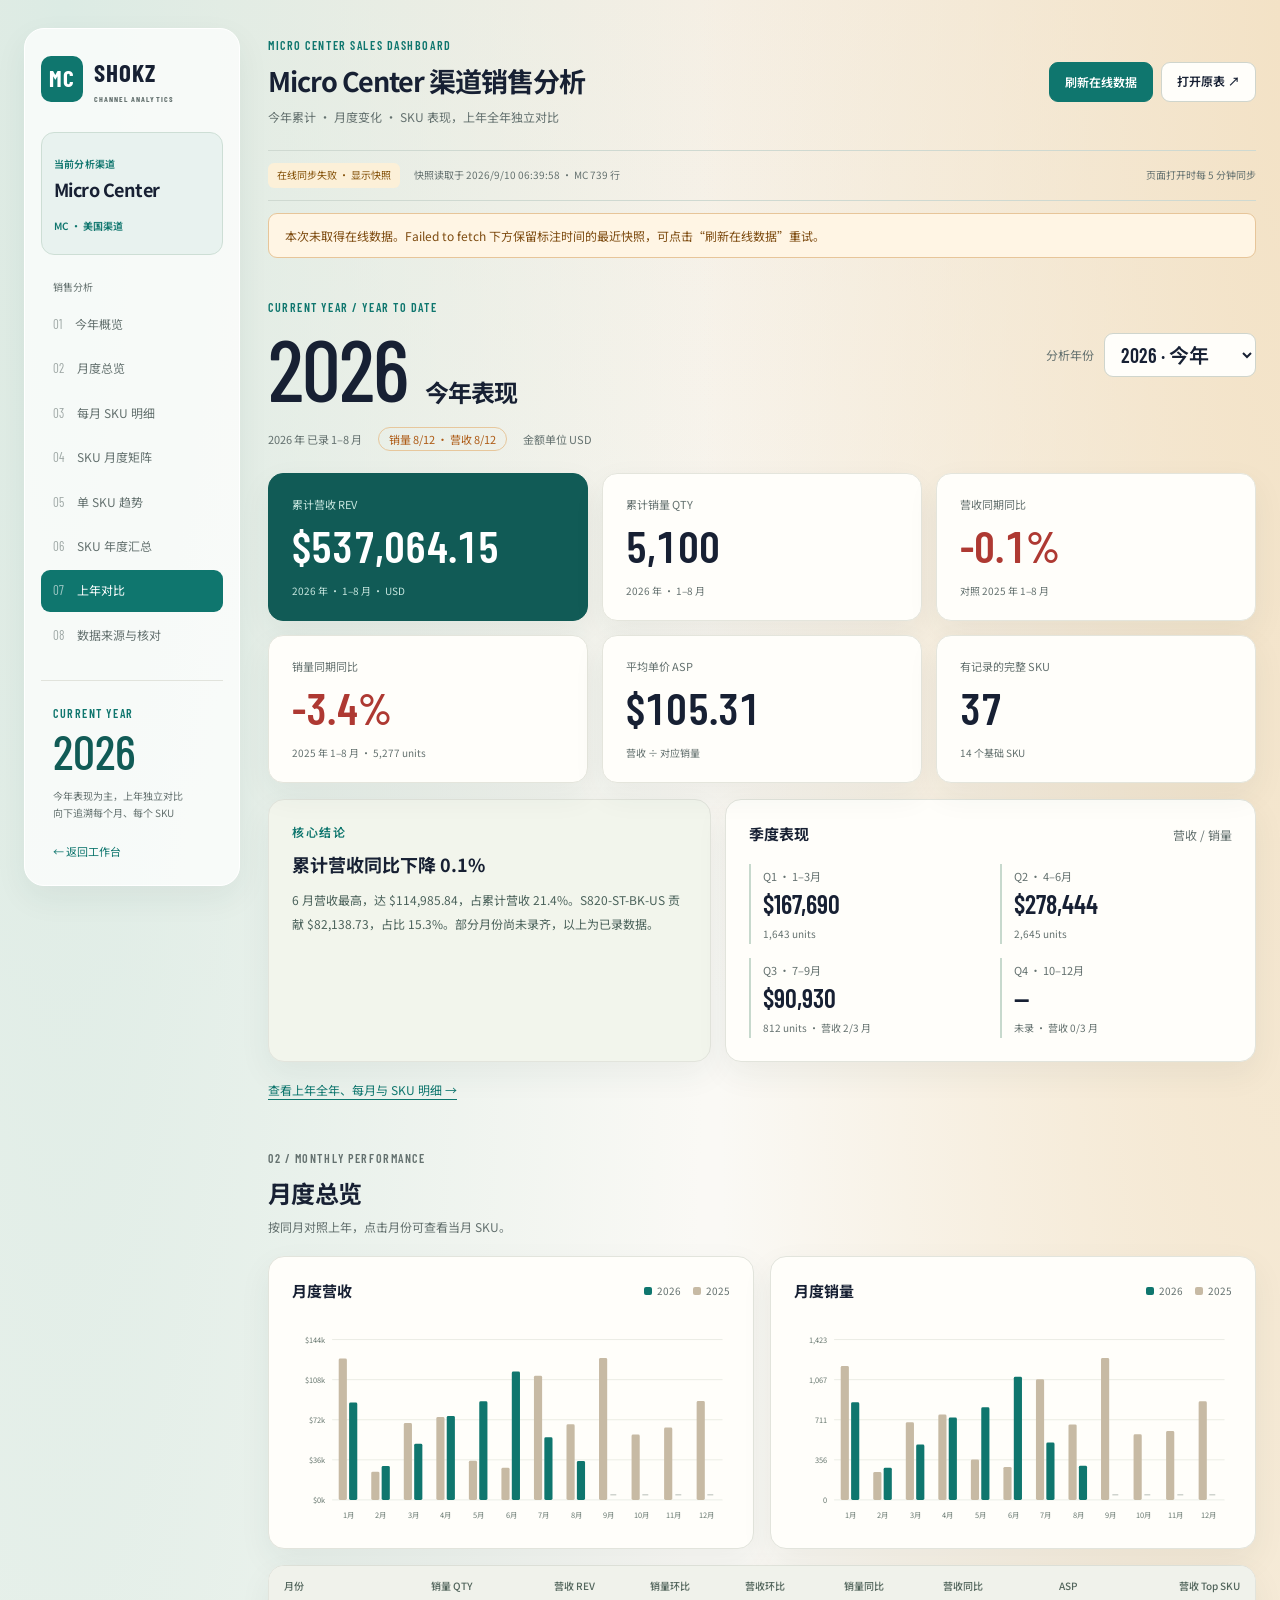
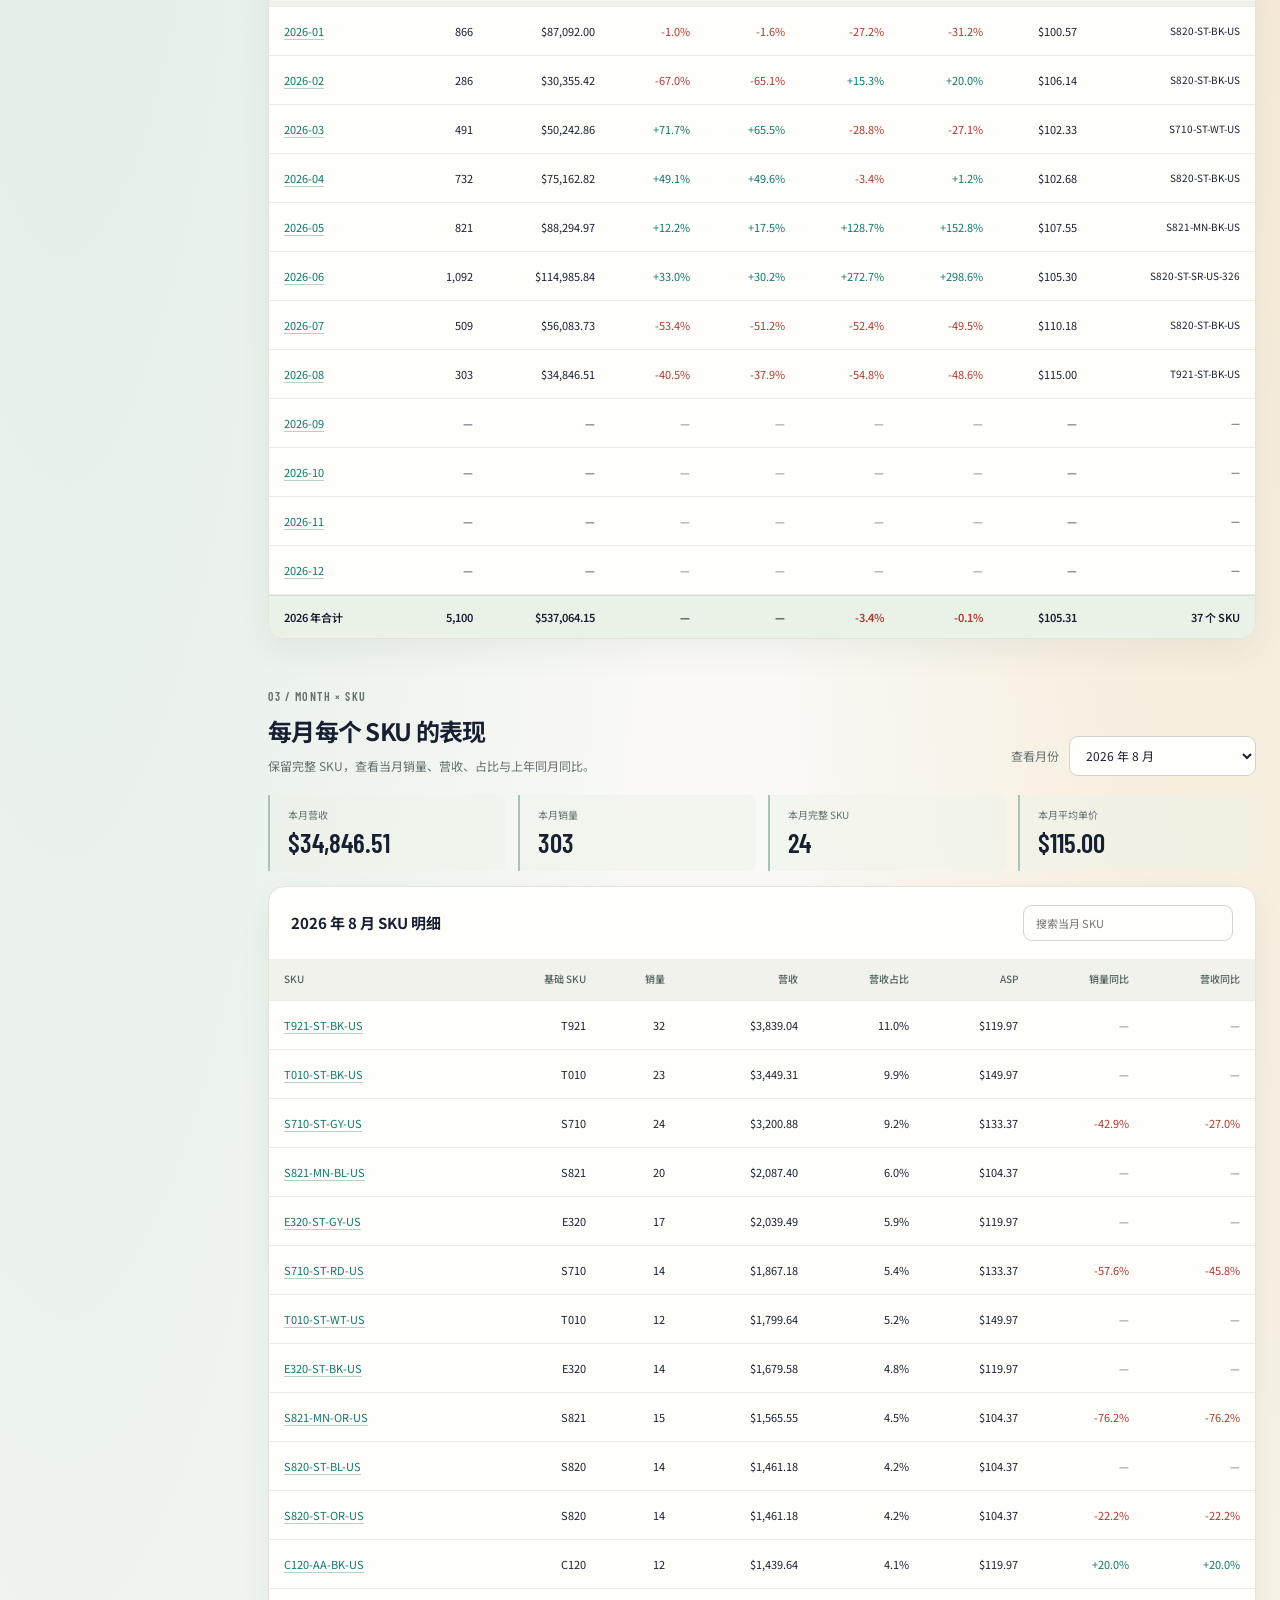
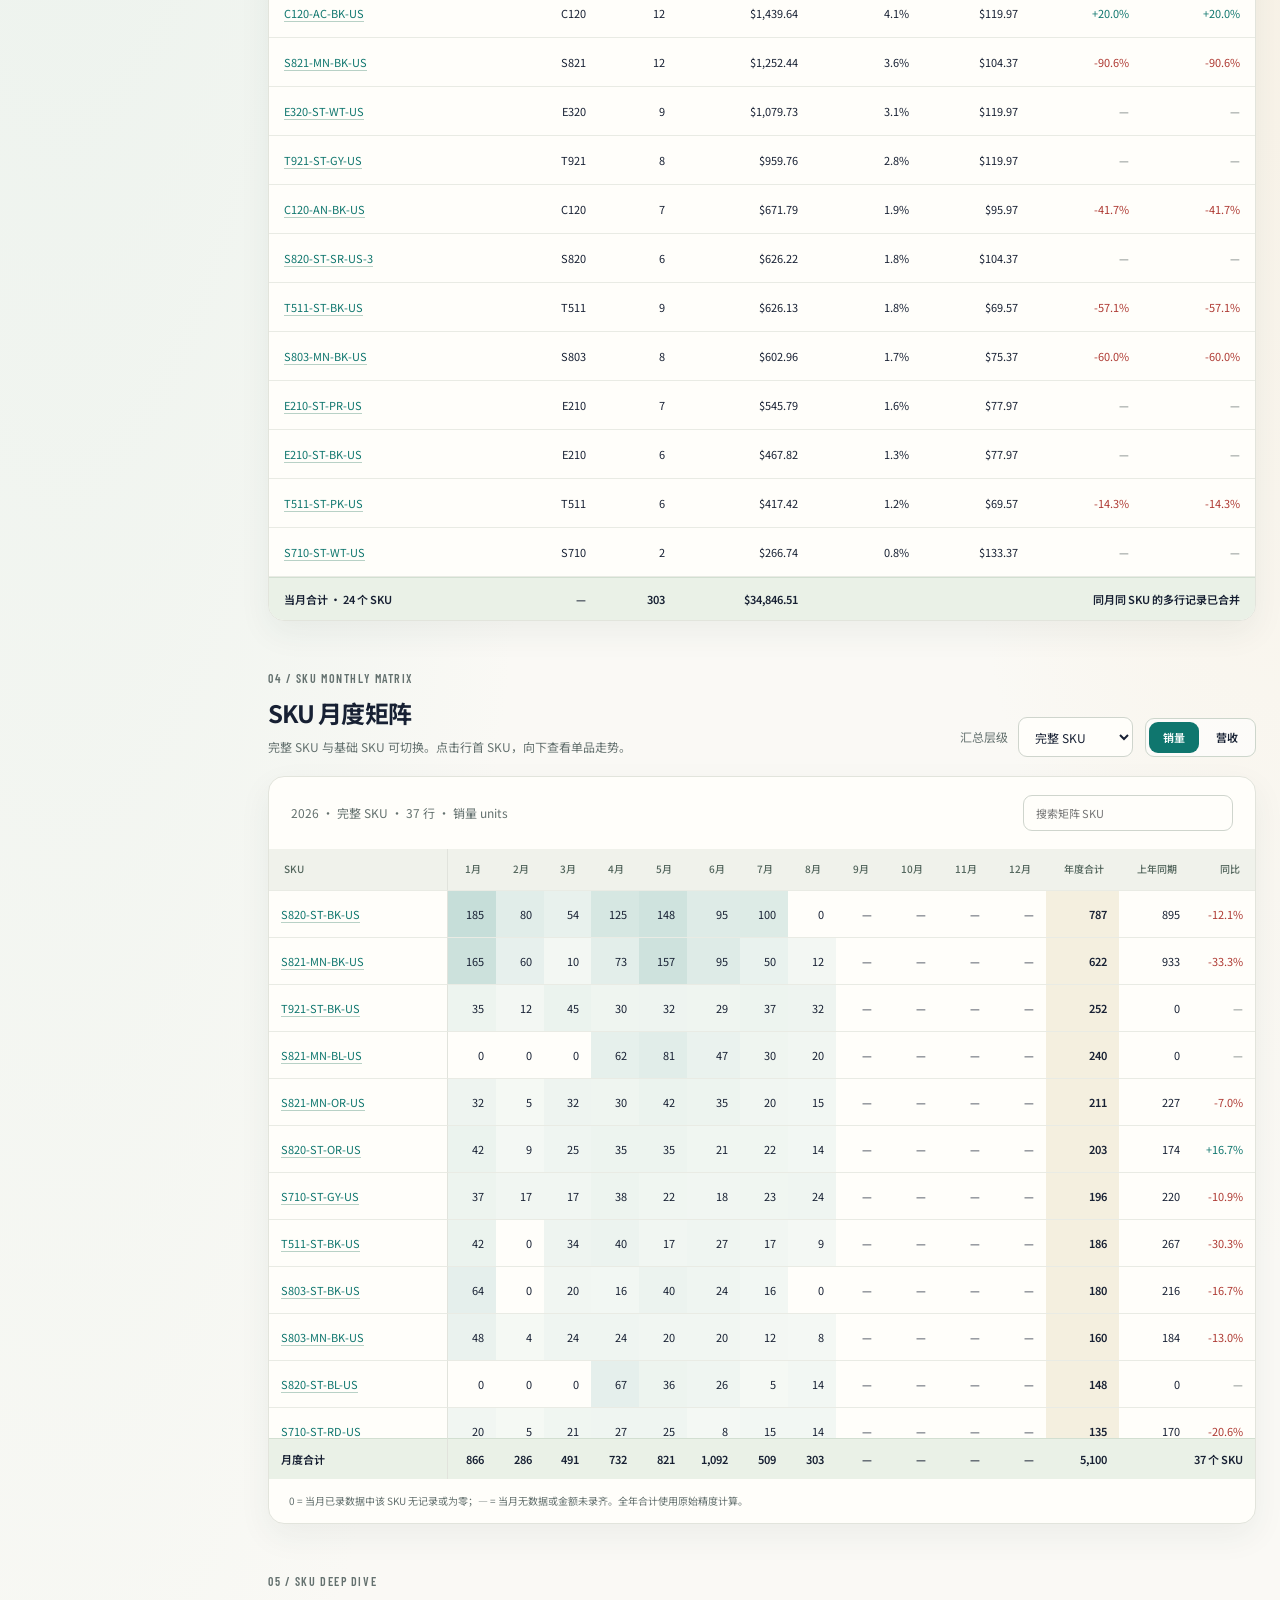
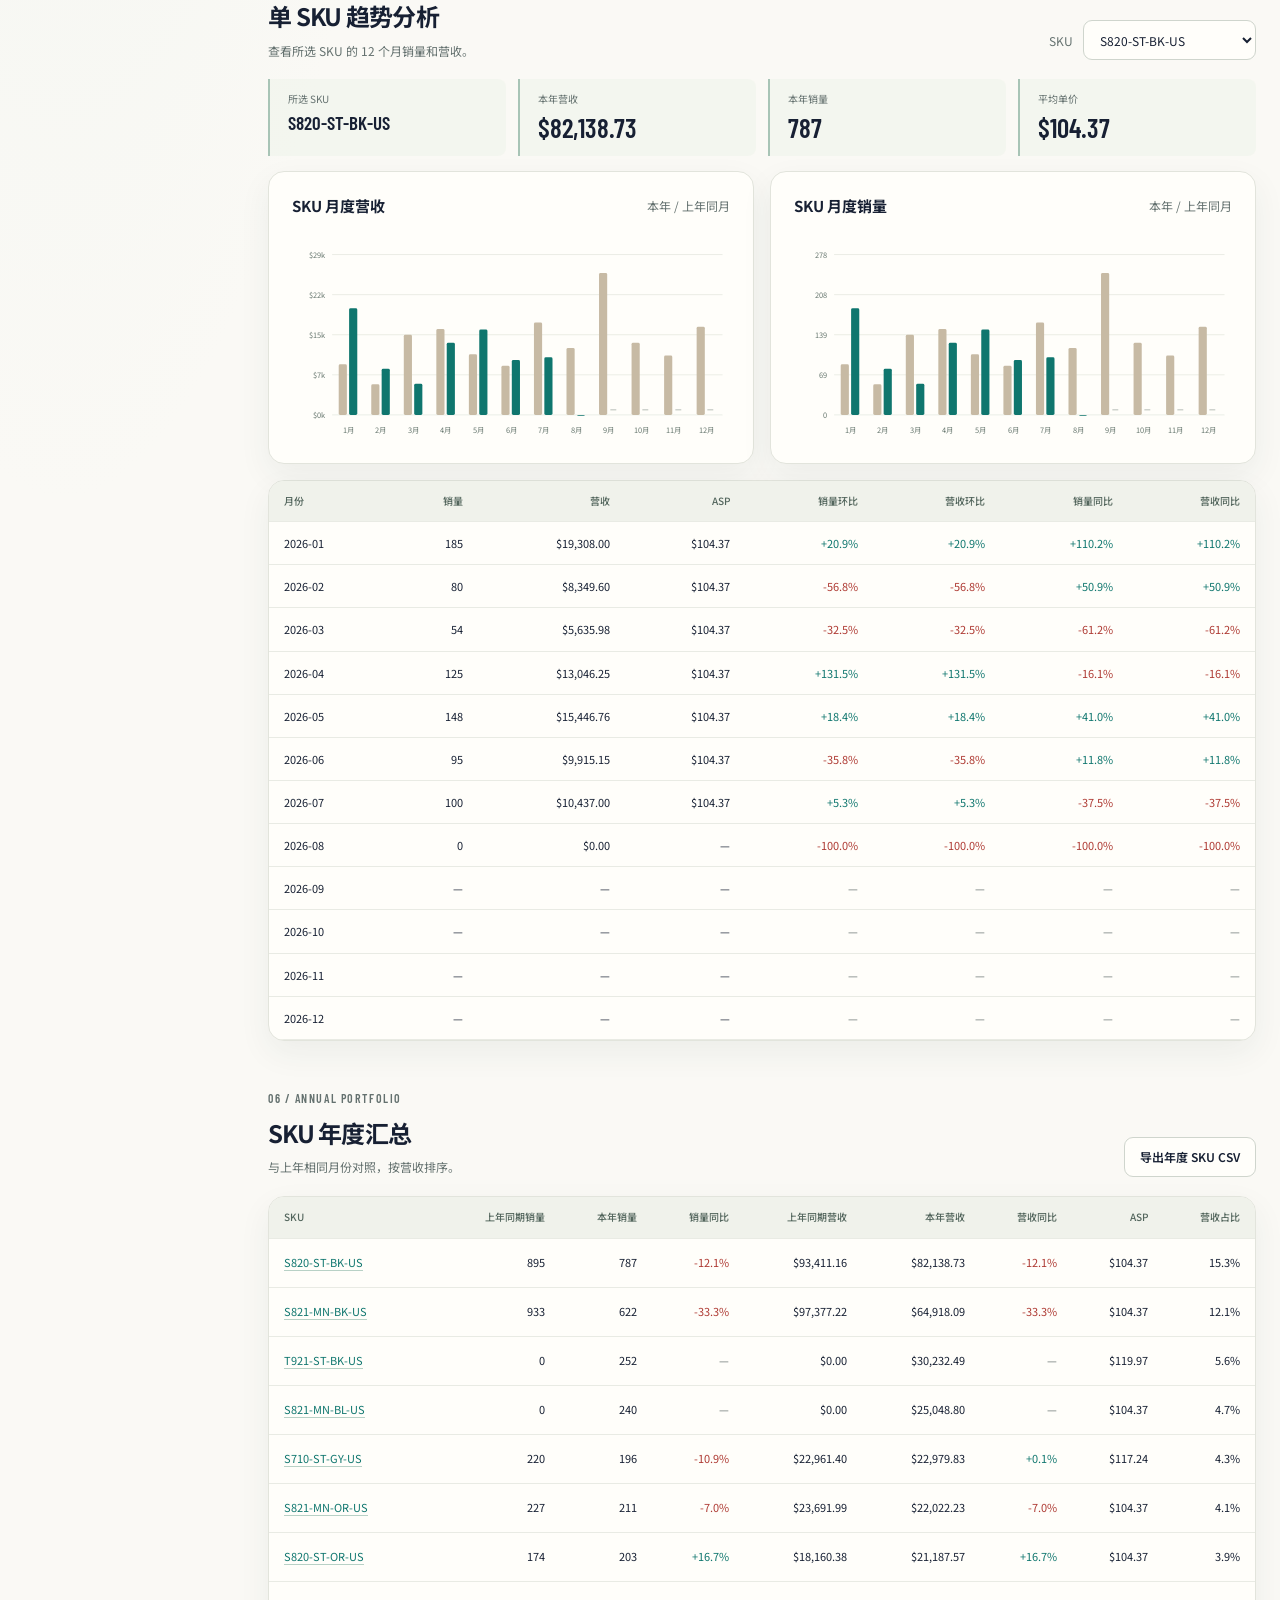
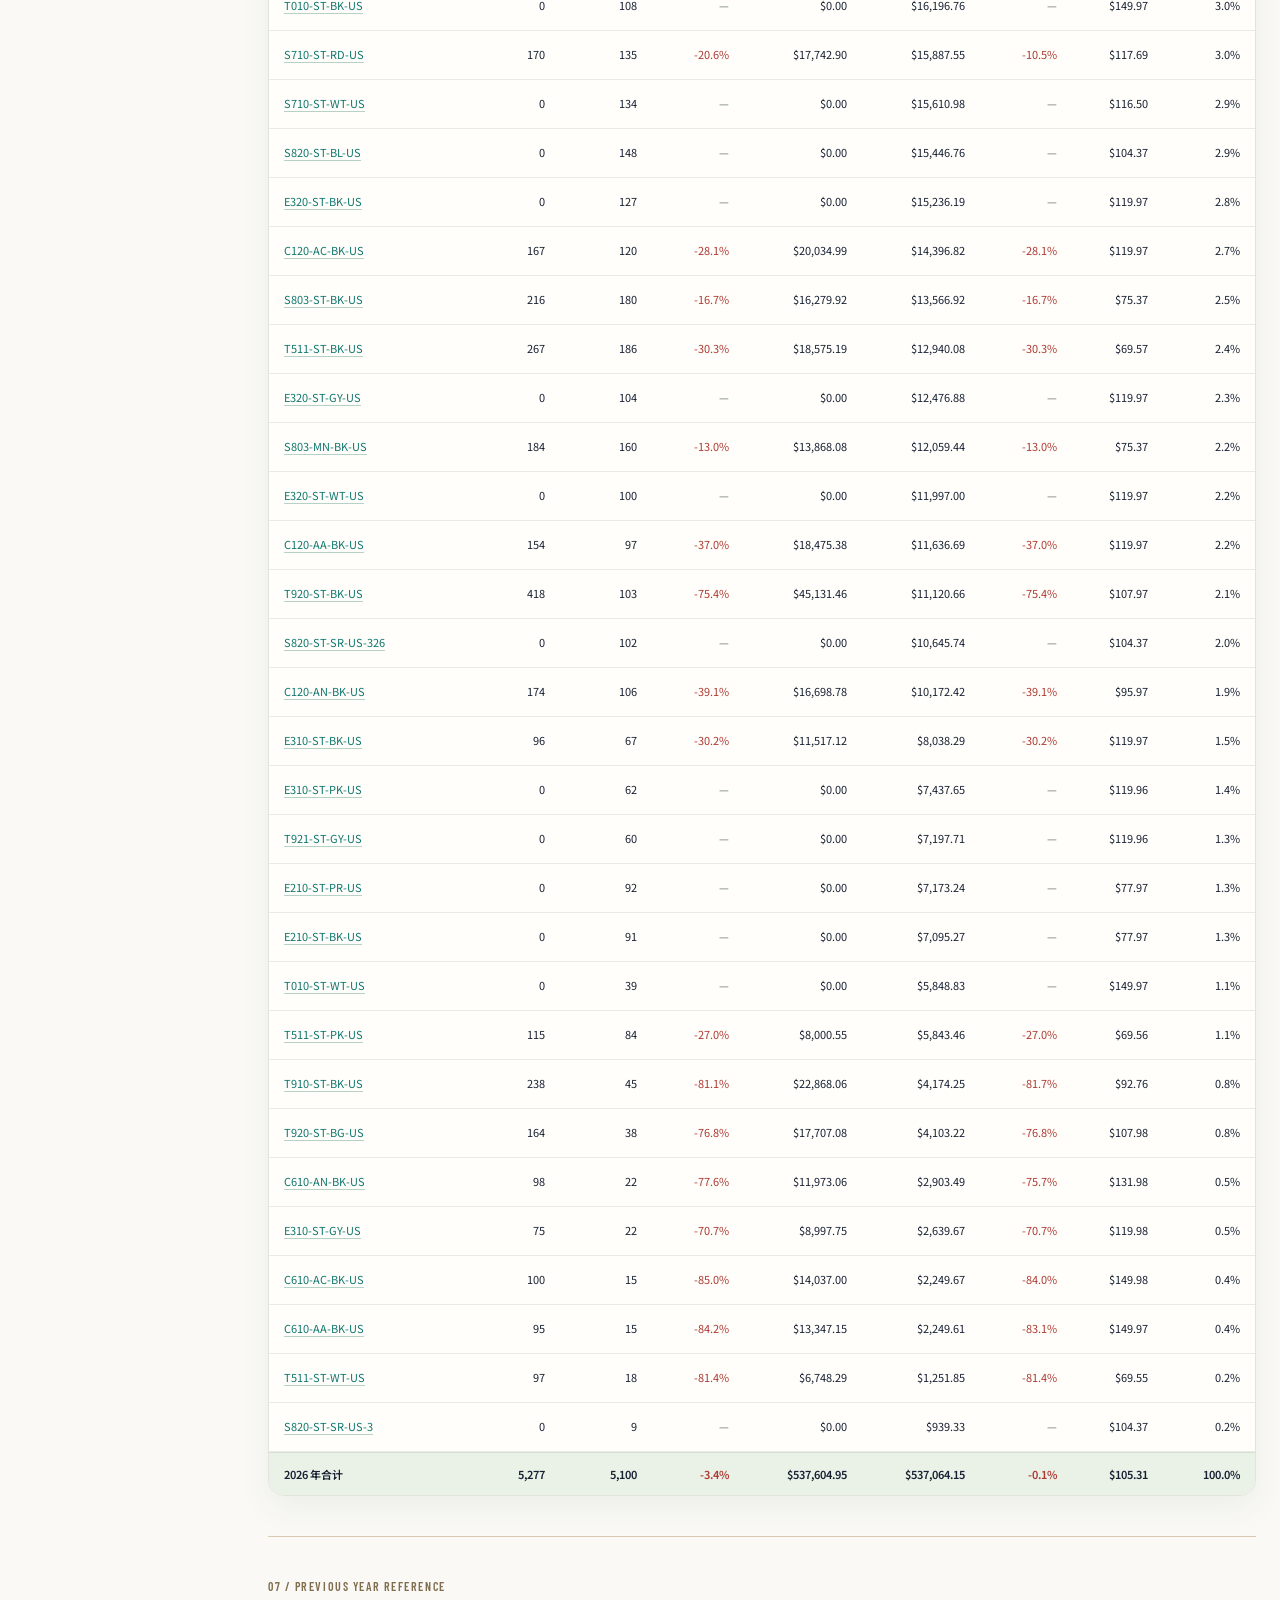
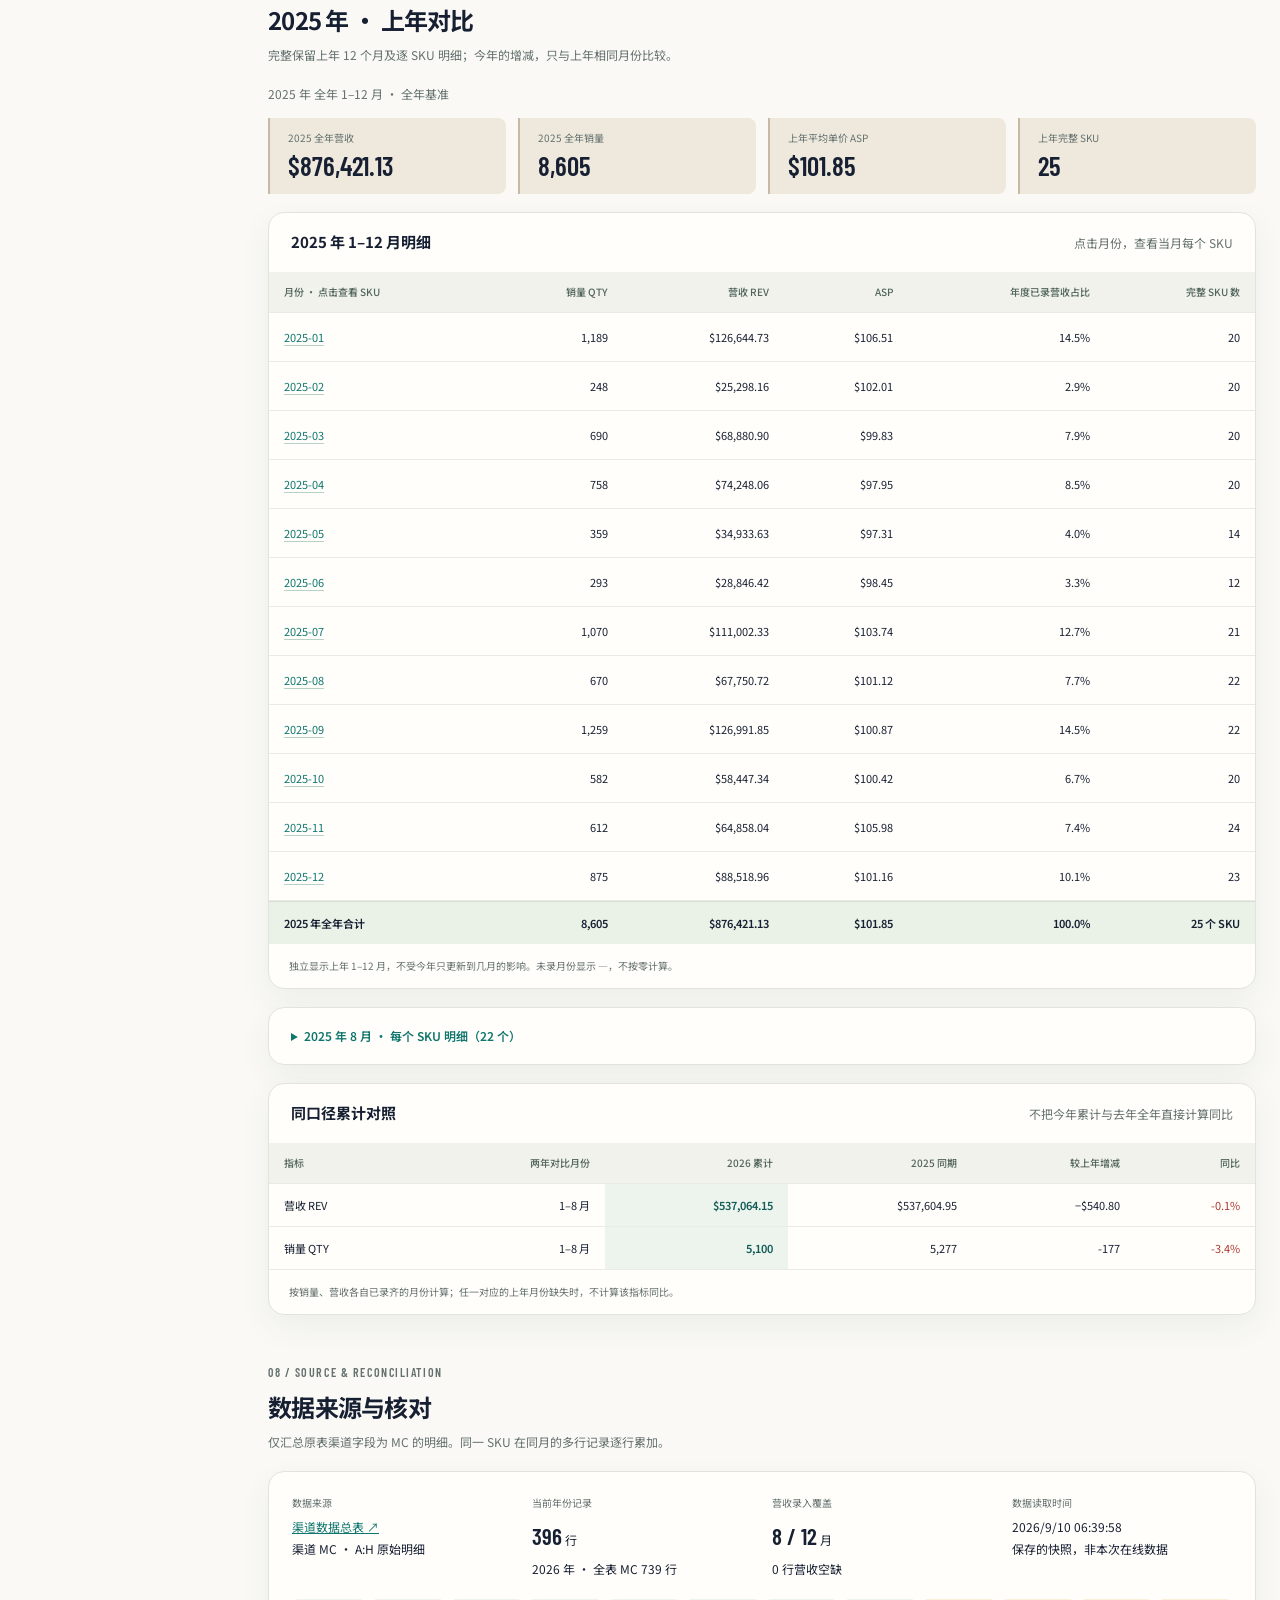
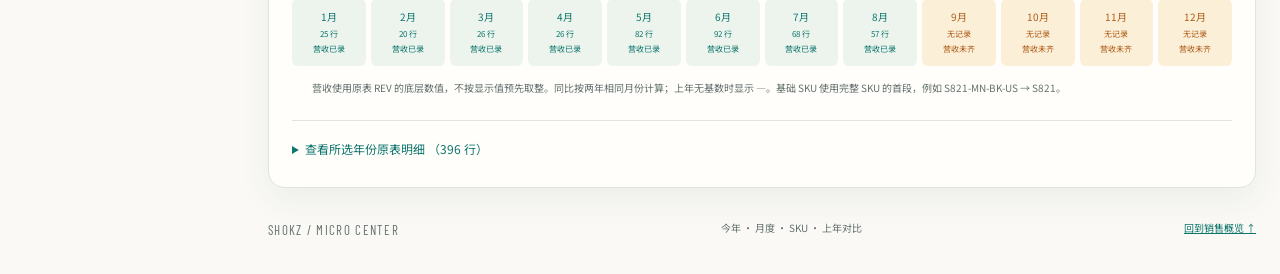
==== commit 6b3bf743: "Restore full prior-year monthly and SKU detail in Micro Center reference" ====
--- a/microcenter/index.html
+++ b/microcenter/index.html
@@ -8,12 +8,12 @@
   <link rel="preconnect" href="https://fonts.googleapis.com" />
   <link rel="preconnect" href="https://fonts.gstatic.com" crossorigin />
   <link href="https://fonts.googleapis.com/css2?family=Barlow+Condensed:wght@500;600;700&family=Noto+Sans+SC:wght@400;500;600;700&display=swap" rel="stylesheet" />
-  <link rel="stylesheet" href="./styles.css?v=20260910-2" />
+  <link rel="stylesheet" href="./styles.css?v=20260910-3" />
   <script defer src="./vendor/jszip.min.js"></script>
   <script defer src="./data-core.js?v=20260910-1"></script>
   <script defer src="./data-source.js?v=20260910-1"></script>
   <script defer src="./data.js?v=20260910-1"></script>
-  <script defer src="./app.js?v=20260910-2"></script>
+  <script defer src="./app.js?v=20260910-3"></script>
 </head>
 <body>
   <a class="skip-link" href="#activeChannelSection">跳到销售概览</a>
@@ -49,7 +49,7 @@
         <div class="period-line"><span id="annualPeriod">正在核对今年数据范围</span><span id="coverageBadge" class="coverage">等待核对</span><span>金额单位 USD</span></div>
         <div id="kpiGrid" class="kpi-grid"></div>
         <div class="insight-grid"><article class="panel conclusion"><p class="eyebrow">核心结论</p><h3 id="conclusionTitle">正在汇总累计表现</h3><p id="conclusionText"></p></article><article class="panel quarter-panel"><div class="panel-head"><h3>季度表现</h3><span class="muted">营收 / 销量</span></div><div id="quarterGrid" class="quarter-grid"></div></article></div>
-        <a class="comparison-jump" href="#previousYearSection">上年全年基准与同期对照 →</a>
+        <a class="comparison-jump" href="#previousYearSection">查看上年全年、每月与 SKU 明细 →</a>
       </section>
 
       <section id="monthlySection" class="section">
@@ -82,9 +82,11 @@
       </section>
 
       <section id="previousYearSection" class="section previous-year-section">
-        <div class="section-head"><div><p class="eyebrow">07 / PREVIOUS YEAR REFERENCE</p><h2 id="previousYearTitle">上年对比</h2><p>上年全年用于了解年度规模；今年的增减，只与上年相同月份比较。</p></div></div>
+        <div class="section-head"><div><p class="eyebrow">07 / PREVIOUS YEAR REFERENCE</p><h2 id="previousYearTitle">上年对比</h2><p>完整保留上年 12 个月及逐 SKU 明细；今年的增减，只与上年相同月份比较。</p></div></div>
         <p class="reference-period" id="previousYearPeriod"></p>
         <div id="previousYearMetrics" class="mini-metrics"></div>
+        <article class="panel table-panel"><div class="panel-head padded"><h3 id="previousMonthlyTitle">上年 1–12 月明细</h3><span class="muted">点击月份，查看当月每个 SKU</span></div><div class="table-wrap"><table id="previousMonthlyTable"><caption class="sr-only">上年完整 12 个月的销量与营收</caption><thead><tr><th>月份 · 点击查看 SKU</th><th>销量 QTY</th><th>营收 REV</th><th>ASP</th><th>年度已录营收占比</th><th>完整 SKU 数</th></tr></thead><tbody id="previousMonthlyBody"></tbody><tfoot id="previousMonthlyFoot"></tfoot></table></div><p class="table-note">独立显示上年 1–12 月，不受今年只更新到几月的影响。未录月份显示 —，不按零计算。</p></article>
+        <details id="previousYearSkuDetails" class="panel table-panel"><summary id="previousSkuSummary">查看上年每月 SKU 明细</summary><div class="panel-head padded"><p class="muted">仅切换上年明细，不改变今年主看板</p><label>上年月份<select id="previousMonthSelect" aria-label="上年 SKU 明细月份"></select></label></div><div class="table-wrap"><table id="previousSkuTable"><caption class="sr-only">上年所选月份的每个 SKU 明细</caption><thead><tr><th>完整 SKU</th><th>基础 SKU</th><th>销量 QTY</th><th>营收 REV</th><th>ASP</th><th>当月营收占比</th></tr></thead><tbody id="previousSkuBody"></tbody><tfoot id="previousSkuFoot"></tfoot></table></div><p class="table-note">同月同 SKU 多行记录合并汇总；保留原始金额精度。</p></details>
         <article class="panel table-panel"><div class="panel-head padded"><h3>同口径累计对照</h3><span class="muted">不把今年累计与去年全年直接计算同比</span></div><div class="table-wrap"><table><caption class="sr-only">本年累计与上年相同月份对比</caption><thead><tr><th>指标</th><th>两年对比月份</th><th id="comparisonCurrentYear">本年累计</th><th id="comparisonPriorYear">上年同期</th><th>较上年增减</th><th>同比</th></tr></thead><tbody id="comparisonBody"></tbody></table></div><p class="table-note">按销量、营收各自已录齐的月份计算；任一对应的上年月份缺失时，不计算该指标同比。</p></article>
       </section>
 
--- a/microcenter/styles.css
+++ b/microcenter/styles.css
@@ -1,6 +1,7 @@
 :root{--bg:#f5efe4;--paper:#fffefa;--ink:#172033;--muted:#64716f;--teal:#0f766e;--teal-dark:#115b56;--teal-soft:#e8f2ef;--amber:#ae5c17;--sand:#c7baa4;--red:#ae3932;--line:#e1e3dc;--shadow:0 12px 32px #263b3910;--display:"Barlow Condensed","Noto Sans SC",sans-serif}
 *{box-sizing:border-box}html{scroll-behavior:smooth;scroll-padding-top:24px}body{margin:0;color:var(--ink);font:14px/1.65 "Noto Sans SC",sans-serif;background:radial-gradient(ellipse at 5% 0,#dcebe4 0,transparent 38%),radial-gradient(ellipse at 100% 0,#f3e2c6 0,transparent 32%),linear-gradient(var(--bg),#faf9f5 1000px);min-height:100vh}button,input,select{font:inherit}button,.button,select,input{border:1px solid #cfd5cd;background:var(--paper);border-radius:9px;color:var(--ink);min-height:40px}button,.button{padding:8px 15px;cursor:pointer;font-size:12px;font-weight:600;white-space:nowrap;text-decoration:none}button:hover,.button:hover{border-color:var(--teal);background:var(--teal-soft)}button:disabled{cursor:wait;opacity:.6}.primary{background:var(--teal);color:white;border-color:var(--teal)}.primary:hover{background:var(--teal-dark);color:white}a{color:var(--teal)}button:focus-visible,a:focus-visible,input:focus-visible,select:focus-visible,summary:focus-visible{outline:3px solid #cc8b37;outline-offset:3px}select{padding:8px 30px 8px 12px;cursor:pointer}input{padding:8px 12px;max-width:100%}h1,h2,h3,p{margin:0}h1{font-size:27px;line-height:1.35;letter-spacing:-.04em}h2{font-size:24px;line-height:1.4;letter-spacing:-.03em}h3{font-size:15px;line-height:1.5}label{display:flex;gap:10px;align-items:center;color:var(--muted);font-size:12px}.muted,.section-head p,.table-note{color:var(--muted);font-size:12px}.eyebrow{font-family:var(--display);font-size:12px;font-weight:600;letter-spacing:.13em;color:var(--teal);margin-bottom:7px}.layout-shell{width:min(1680px,calc(100% - 48px));margin:28px auto;display:grid;grid-template-columns:216px minmax(0,1fr);gap:28px;align-items:start}.page-nav{position:sticky;top:24px;padding:23px 16px;background:#ffffffbb;border:1px solid #ffffff;border-radius:20px;box-shadow:var(--shadow)}.brand{display:flex;gap:11px;align-items:center;text-decoration:none;color:var(--ink);font-family:var(--display);font-size:25px;font-weight:700;letter-spacing:.04em}.brand small{display:block;font-size:8px;color:var(--muted);letter-spacing:.13em}.brand-mark{display:grid;place-items:center;background:var(--teal);color:#fff;border-radius:10px;width:42px;height:46px;font-size:23px}.channel-card{margin:26px 0 24px;padding:18px 12px;border-radius:13px;background:var(--teal-soft);border:1px solid #cdded5}.channel-card strong{display:block;font-size:18px;margin-bottom:9px;letter-spacing:-.03em}.channel-card .eyebrow{font-family:inherit;letter-spacing:.02em;font-size:10px}.channel-tag{font-size:10px;color:var(--teal);font-weight:600}.nav-label{font-size:10px;color:var(--muted);margin:0 12px 8px}.nav-link{display:flex;gap:13px;padding:10px 12px;border-radius:9px;font-size:12px;color:var(--muted);text-decoration:none;margin:3px 0}.nav-link span{font-family:var(--display);font-size:13px;opacity:.6}.nav-link:hover,.nav-link.active{background:var(--teal);color:white}.nav-footer{border-top:1px solid var(--line);margin-top:24px;padding:20px 12px 0}.nav-footer strong{display:block;font-family:var(--display);font-size:49px;font-weight:500;line-height:1.1;color:var(--teal-dark)}.nav-footer p{color:var(--muted);font-size:10px;margin:10px 0 18px}.nav-footer a{font-size:11px;text-decoration:none}main{min-width:0}.page-header{display:flex;justify-content:space-between;gap:20px;align-items:center;padding:8px 0 23px}.page-header .muted{margin-top:8px}.header-actions{display:flex;gap:8px}.sync-strip{display:flex;gap:14px;align-items:center;flex-wrap:wrap;font-size:10px;color:var(--muted);border-block:1px solid #cfd9d1;padding:12px 0}.sync-frequency{margin-left:auto}.status{font-size:10px;white-space:nowrap;padding:4px 9px;border-radius:6px;background:#e6e9e4;color:var(--muted)}.status.live{background:var(--teal-soft);color:var(--teal-dark)}.status.live:before{content:"";display:inline-block;width:6px;height:6px;background:var(--teal);border-radius:50%;margin-right:6px}.status.loading,.status.cached{background:#fcf0d8;color:#845109}.error-note{border:1px solid #e7c599;background:#fff5e4;padding:12px 16px;border-radius:9px;margin-top:12px;font-size:12px;color:#7e4c11}.section{margin-top:40px;scroll-margin-top:24px}.annual-heading{display:flex;align-items:center;justify-content:space-between}.annual-heading h2{display:flex;align-items:baseline;gap:18px}.annual-heading h2>span:first-child{font:500 86px/1 var(--display);letter-spacing:-.02em}.year-label{font-size:24px;letter-spacing:-.04em}.year-control select{font:600 20px var(--display);min-width:100px}.period-line{display:flex;gap:16px;align-items:center;flex-wrap:wrap;color:var(--muted);font-size:11px;margin:16px 0 22px}.coverage{border:1px solid #bbd3c9;border-radius:99px;color:var(--teal);padding:2px 10px}.coverage.incomplete{color:var(--amber);border-color:#e7c79c}.kpi-grid{display:grid;grid-template-columns:repeat(3,minmax(0,1fr));gap:14px}.kpi{background:var(--paper);border:1px solid #e4e5dc;border-radius:15px;padding:21px 23px;box-shadow:var(--shadow);min-width:0;position:relative}.kpi:first-child{background:var(--teal-dark);color:white;border-color:var(--teal-dark)}.kpi:first-child .kpi-label,.kpi:first-child small{color:#c7e6df}.kpi-label{display:block;font-size:11px;color:var(--muted);margin-bottom:9px}.kpi-value{font-family:var(--display);font-size:44px;font-weight:600;line-height:1.1;letter-spacing:.005em;font-variant-numeric:tabular-nums}.kpi small{display:block;color:var(--muted);font-size:10px;margin-top:12px}.positive{color:var(--teal)}.negative{color:var(--red)}.neutral{color:var(--muted)}.kpi small strong{font-weight:500}.panel{background:var(--paper);border:1px solid #e2e4dc;border-radius:16px;padding:23px;box-shadow:var(--shadow);min-width:0}.insight-grid{display:grid;grid-template-columns:1fr 1.2fr;gap:14px;margin-top:16px}.conclusion{background:#f2f5ec}.conclusion h3{font-size:18px;margin:8px 0 10px}.conclusion>p:last-child{font-size:12px;color:#4b625b;line-height:1.95}.panel-head{display:flex;align-items:center;justify-content:space-between;gap:16px;margin-bottom:18px}.quarter-grid{display:grid;grid-template-columns:repeat(2,1fr);gap:14px 20px}.quarter{border-left:2px solid #c7d9cd;padding-left:12px;min-width:0}.quarter span{font-size:11px;color:var(--muted)}.quarter strong{display:block;font:600 26px/1.3 var(--display)}.quarter small{font-size:10px;color:var(--muted)}.section-head{display:flex;align-items:end;justify-content:space-between;gap:20px;margin-bottom:19px}.section-head p{margin-top:8px}.two-charts{display:grid;grid-template-columns:repeat(2,minmax(0,1fr));gap:16px;margin-bottom:16px}.legend{display:flex;gap:12px;font-size:10px;color:var(--muted)}.legend span{display:flex;gap:5px;align-items:center}.legend b{font-weight:400}.legend i{width:8px;height:8px;border-radius:2px;display:inline-block}.teal{background:var(--teal)}.sand{background:var(--sand)}.chart svg{display:block;width:100%;height:auto;overflow:visible}.chart{min-height:160px}.chart text{font-family:"Noto Sans SC",sans-serif;font-size:10px;fill:#687870}.chart .chart-title{font-size:10px}.chart .chart-hit:hover rect{opacity:.7}.chart .chart-hit:focus{outline:none}.chart .chart-hit:focus rect{stroke:var(--amber);stroke-width:2px}.table-panel{padding:0;overflow:hidden}.table-wrap{overflow:auto;scrollbar-width:thin;scrollbar-color:#bbc8be #f4f4ed}table{width:100%;border-collapse:separate;border-spacing:0;font-variant-numeric:tabular-nums;font-size:11px;white-space:nowrap}th,td{padding:12px 15px;text-align:right;border-bottom:1px solid #e9ebe4}th{background:#f0f2eb;font-size:10px;font-weight:500;color:#52655c;position:sticky;top:0;z-index:2}td:first-child,th:first-child{text-align:left}tbody tr:hover td{background:#eef5ef}tfoot td{font-weight:600;background:#eaf1e7;border-top:1px solid #d2dfd1;border-bottom:0}td.product{font-size:10px}td small{display:block;font-size:9px;color:var(--muted)}.table-note{font-size:10px;padding:13px 20px;margin:0;line-height:1.8}.text-button{border:0;background:transparent;color:var(--teal);min-height:24px;padding:0;font:inherit;text-align:left;border-radius:2px;text-decoration:underline;text-decoration-color:#b8d1c6;text-underline-offset:3px}.text-button:hover{background:transparent;color:var(--amber)}.table-wrap .empty{text-align:center;padding:26px;color:var(--muted)}.padded{padding:18px 22px 0}.mini-metrics{display:grid;grid-template-columns:repeat(4,minmax(0,1fr));gap:12px;margin-bottom:15px}.mini-metric{padding:12px 18px;border-left:2px solid #a8c4b6;background:#eef3e980;border-radius:0 8px 8px 0;min-width:0}.mini-metric small{display:block;font-size:10px;color:var(--muted);margin-bottom:3px}.mini-metric strong{font:600 27px var(--display);word-break:break-word}.mini-metric strong.product{font-size:19px}.controls{display:flex;align-items:center;gap:12px;flex-wrap:wrap}.metric-toggle{display:flex;border:1px solid #cdd6cc;padding:3px;border-radius:9px;gap:3px;background:#ffffff99}.metric-toggle button{border:0;min-height:31px;padding:5px 14px;font-size:11px;background:transparent}.metric-toggle button[aria-pressed=true]{background:var(--teal);color:white}.matrix-wrap{max-height:630px}.matrix-wrap th:first-child,.matrix-wrap td:first-child{position:sticky;left:0;background:var(--paper);z-index:1;min-width:172px;border-right:1px solid var(--line)}.matrix-wrap th:first-child{background:#f0f2eb;z-index:3}.matrix-wrap tfoot td{position:sticky;bottom:0;z-index:2;background:#eaf1e7}.matrix-wrap tfoot td:first-child{z-index:3;background:#eaf1e7}.matrix-wrap td{padding:11px 12px}.matrix-total{font-weight:600;background:#f4efdf}.search input{width:210px;font-size:11px;min-height:36px}.source-grid{display:grid;grid-template-columns:repeat(4,minmax(0,1fr));gap:20px;margin:0 0 20px}.source-grid dt{font-size:10px;color:var(--muted);margin-bottom:5px}.source-grid dd{margin:0;font-size:12px;line-height:1.8;overflow-wrap:anywhere}.source-grid strong{font-family:var(--display);font-size:23px;font-weight:600}.coverage-grid{display:grid;grid-template-columns:repeat(12,minmax(0,1fr));gap:5px}.month-cover{text-align:center;padding:10px 3px;background:#ecf4ed;border-radius:6px;font-size:10px;color:var(--teal)}.month-cover.incomplete{background:#fbefd8;color:var(--amber)}.month-cover small{display:block;font-size:8px;line-height:1.9}details{border-top:1px solid var(--line);margin-top:10px;padding-top:13px}summary{cursor:pointer;font-size:12px;color:var(--teal);padding:5px 0}.raw-wrap{max-height:450px;margin-top:15px}.source-row-link{font-size:11px}footer{display:flex;justify-content:space-between;gap:15px;flex-wrap:wrap;padding:32px 0 5px;color:var(--muted);font-size:10px}footer>span:first-child{font-family:var(--display);letter-spacing:.1em;font-size:13px}.sr-only{position:absolute;width:1px;height:1px;padding:0;margin:-1px;overflow:hidden;clip:rect(0,0,0,0);white-space:nowrap;border:0}.skip-link{position:fixed;top:-100px;left:20px;z-index:100;background:white;padding:12px}.skip-link:focus{top:12px}[hidden]{display:none!important}
 .nav-link b{font-weight:400}.comparison-jump{display:inline-block;margin-top:18px;font-size:12px;text-underline-offset:4px}.previous-year-section{border-top:1px solid #d7c9b2;padding-top:32px}.previous-year-section .eyebrow{color:#806d4f}.reference-period{color:var(--muted);font-size:12px;margin-bottom:14px}.previous-year-section .mini-metric{background:#efe9dd;border-color:var(--sand)}.current-period{color:var(--teal-dark);font-weight:600;background:#edf4ed}
+.previous-year-section>.panel{margin-top:18px}.previous-year-section>details{padding-top:0;scroll-margin-top:24px}.previous-year-section>details>summary{padding:18px 22px;font-weight:600}
 @media(max-width:1150px){.layout-shell{grid-template-columns:176px minmax(0,1fr);gap:20px;width:calc(100% - 32px)}.page-nav{padding:20px 10px}.brand{font-size:21px}.header-actions{flex-wrap:wrap;justify-content:flex-end}.page-header h1{font-size:22px}.kpi{padding:18px}.kpi-value{font-size:38px}.insight-grid{grid-template-columns:1fr}.quarter-grid{grid-template-columns:repeat(4,1fr)}.two-charts{grid-template-columns:1fr}.chart svg{max-height:290px}.source-grid{grid-template-columns:repeat(2,1fr)}.section-head{flex-wrap:wrap}}
 @media(max-width:760px){.layout-shell{display:block;width:calc(100% - 28px);margin:15px auto}.page-nav{position:static;padding:13px;border-radius:13px;margin-bottom:22px}.brand{font-size:22px}.brand-mark{width:34px;height:38px}.channel-card,.nav-footer,.nav-label{display:none}.page-nav nav{display:flex;overflow-x:auto;margin-top:13px;gap:4px;scrollbar-width:none}.nav-link{white-space:nowrap;font-size:10px;padding:7px 10px;gap:6px;flex-shrink:0}.page-header{display:block;padding-top:0}.page-header h1{font-size:24px}.header-actions{justify-content:flex-start;margin-top:18px}.sync-strip{gap:8px 10px;align-items:flex-start}.sync-frequency{width:100%;margin:0}.section{margin-top:30px}.annual-heading h2>span:first-child{font-size:65px}.year-label{font-size:18px}.annual-heading h2{gap:10px}.annual-heading .eyebrow{font-size:10px}.year-control{display:grid;gap:3px}.year-control select{font-size:18px;min-width:84px}.kpi-grid{grid-template-columns:repeat(2,minmax(0,1fr));gap:10px}.kpi{padding:17px 15px;border-radius:12px}.kpi-value{font-size:37px}.kpi small{font-size:9px}.period-line{gap:8px;font-size:10px}.panel{padding:18px;border-radius:12px}.table-panel{padding:0}.quarter-grid{grid-template-columns:repeat(2,1fr)}.section-head p{font-size:11px}h2{font-size:21px}.section-head{gap:12px}.mini-metrics{grid-template-columns:repeat(2,minmax(0,1fr));gap:10px}.mini-metric{padding:9px 12px}.mini-metric strong{font-size:25px}.controls{gap:8px}.coverage-grid{grid-template-columns:repeat(6,1fr);gap:7px}.source-grid{gap:20px 12px}.source-grid dd{font-size:11px}.padded{padding:15px 15px 0;flex-wrap:wrap}.table-note{padding:13px 15px}.matrix-wrap td:first-child,.matrix-wrap th:first-child{min-width:148px}.search input{width:180px}.chart{min-height:140px}footer{font-size:9px}.chart text{font-size:11px}}
 @media(prefers-reduced-motion:reduce){html{scroll-behavior:auto}}
